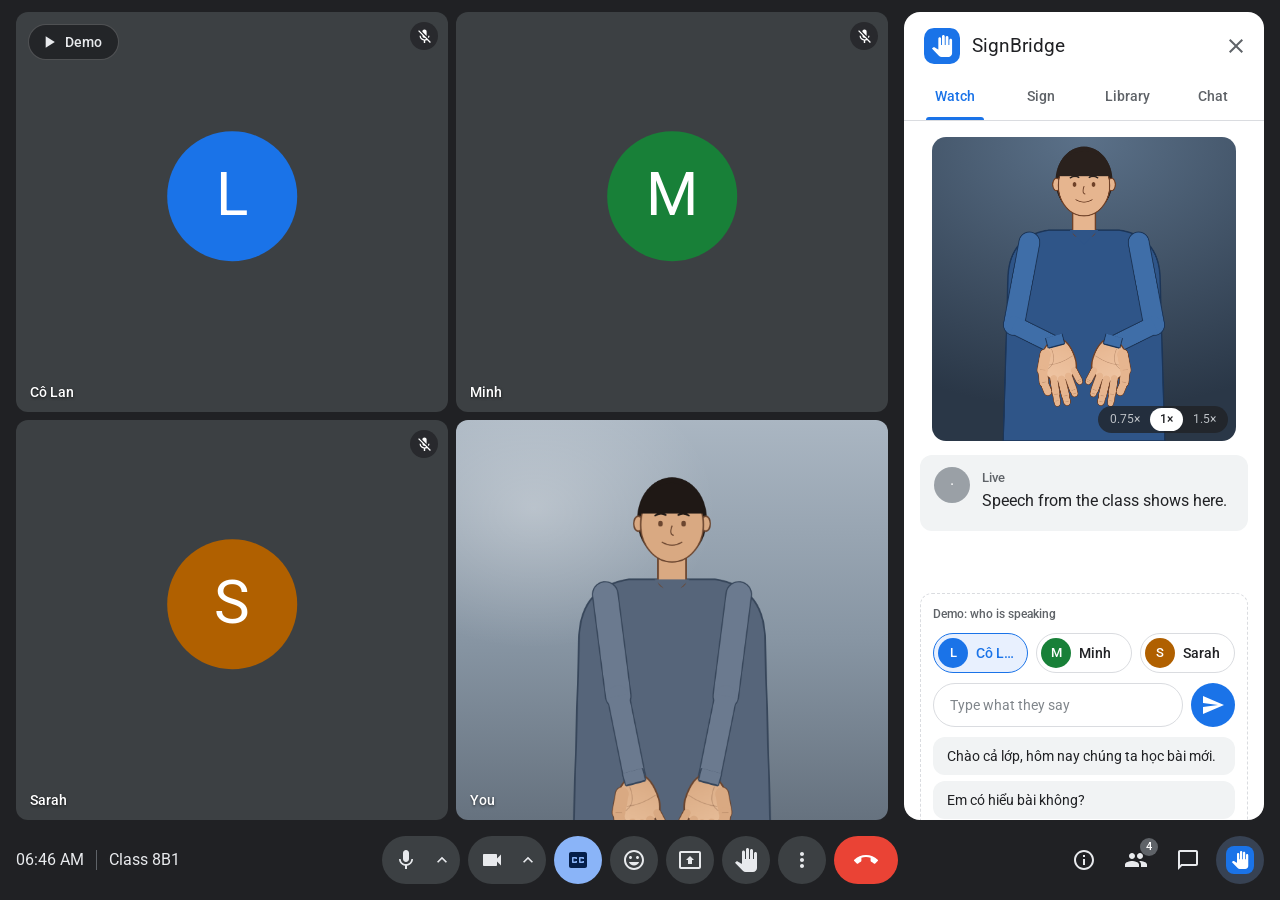
==== index.html @ 95a2407e "Create index.html" ====
<!doctype html><html><head><meta charset=utf8><meta name=viewport content="width=device-width,initial-scale=1,viewport-fit=cover"><style>:root{color-scheme:light;box-sizing:border-box;padding-top:env(safe-area-inset-top,0px);padding-bottom:env(safe-area-inset-bottom,0px)}html{scroll-padding-top:env(safe-area-inset-top,0px)}body{margin:0;padding:0;font:14px -apple-system,BlinkMacSystemFont,sans-serif;background:#fff;color:#000}img{max-width:100%}[hidden]:not([hidden=until-found i]){display:none!important}</style></head><body>
<title>SignBridge for Meet</title>
<meta name="claude:viewport-fit-sides" content="cover">
<link rel="preconnect" href="https://fonts.googleapis.com">
<link rel="preconnect" href="https://fonts.gstatic.com" crossorigin>
<link rel="stylesheet" href="https://fonts.googleapis.com/css2?family=Roboto:wght@400;500;700&display=swap">
<style>
/* Layout: Meet call screen. Stage of 4 tiles + a white add-on side panel (360px) + pill control bar. On phones the panel stacks under a strip of tiles. Single look, like Meet dark. */
:root{
  color-scheme:dark;
  --stage:#202124;--tile:#3c4043;--ctl:#3c4043;--ctlh:#4d5156;--ink:#e8eaed;--mut:#9aa0a6;
  --pan:#ffffff;--pink:#202124;--pmut:#5f6368;--psurf:#f1f3f4;--psurf2:#e8eaed;--pline:#dadce0;
  --blue:#1a73e8;--blueh:#1765cc;--bsoft:#e8f0fe;--red:#ea4335;--redh:#d93025;--lite:#8ab4f8;--liteInk:#041e49;
  --bar:80px;
}
*{box-sizing:border-box}
html,body{height:100%}
body{margin:0;background:var(--stage);color:var(--ink);overflow:hidden;-webkit-font-smoothing:antialiased;
  font:14px/1.43 "Google Sans Text","Google Sans",Roboto,system-ui,-apple-system,"Segoe UI",sans-serif}
button{font:inherit;color:inherit;background:none;border:0;padding:0;cursor:pointer;-webkit-tap-highlight-color:transparent}
:focus-visible{outline:2px solid var(--lite);outline-offset:2px}
.panel :focus-visible{outline-color:var(--blue)}
svg.i{width:24px;height:24px;fill:currentColor;flex:none;display:block}
u{text-decoration:none}

.app{position:relative;height:100%;display:grid;grid-template-rows:minmax(0,1fr) var(--bar);min-width:0;
  padding-top:12px;padding-left:max(16px,env(safe-area-inset-left,0px));padding-right:max(16px,env(safe-area-inset-right,0px))}
.main{display:grid;grid-template-columns:minmax(0,1fr) 360px;gap:16px;min-height:0;min-width:0}
.app.nopanel .main{grid-template-columns:minmax(0,1fr)}
.app.nopanel .panel{display:none}

/* top: demo button (floats over the stage on desktop) */
.top{position:absolute;z-index:6;left:calc(max(16px,env(safe-area-inset-left,0px)) + 12px);top:24px;display:flex;align-items:center;gap:10px}
.top .t{display:none}
.demo{display:flex;align-items:center;gap:6px;height:36px;padding:0 16px 0 10px;border-radius:18px;background:rgba(32,33,36,.84);color:var(--ink);font-weight:500;border:1px solid rgba(255,255,255,.2)}
.demo:hover{background:rgba(60,64,67,.95)}
.demo.on{background:var(--lite);color:var(--liteInk);border-color:transparent}
.demo svg.i{width:20px;height:20px}

/* stage + tiles */
.stage{position:relative;display:grid;grid-template-columns:repeat(2,minmax(0,1fr));grid-template-rows:repeat(2,minmax(0,1fr));gap:8px;min-height:0;min-width:0}
.tile{position:relative;background:var(--tile);border-radius:12px;overflow:hidden;min-height:0;min-width:0;container-type:inline-size}
.tile::after{content:"";position:absolute;inset:0;border-radius:inherit;pointer-events:none;box-shadow:inset 0 0 0 0 var(--lite);transition:box-shadow .2s}
.tile.speaking::after{box-shadow:inset 0 0 0 3px var(--lite)}
.av{position:absolute;left:50%;top:46%;transform:translate(-50%,-50%);--d:min(30cqw,132px);width:var(--d);aspect-ratio:1;border-radius:50%;background:var(--c);display:grid;place-items:center;color:#fff}
.av span{font-size:calc(var(--d) * .46);line-height:1}
.tile.speaking .av{animation:ring 1.5s ease-out infinite}
@keyframes ring{0%{box-shadow:0 0 0 0 rgba(255,255,255,.38)}100%{box-shadow:0 0 0 24px rgba(255,255,255,0)}}
.nm{position:absolute;left:14px;right:56px;bottom:10px;font-size:14px;font-weight:500;color:#fff;text-shadow:0 1px 3px rgba(0,0,0,.65);white-space:nowrap;overflow:hidden;text-overflow:ellipsis}
.mu,.spk{position:absolute;right:10px;top:10px;width:28px;height:28px;border-radius:50%;place-items:center}
.mu{display:grid;background:rgba(32,33,36,.72);color:#fff}
.mu svg.i{width:17px;height:17px}
.tile.you:not(.muted) .mu{display:none}
.spk{display:none;grid-auto-flow:column;place-content:center;align-items:center;gap:2px;background:var(--blue)}
.spk b{width:3px;height:7px;background:#fff;border-radius:2px;animation:eq .8s ease-in-out infinite}
.spk b:nth-child(2){animation-delay:.2s}.spk b:nth-child(3){animation-delay:.4s}
@keyframes eq{50%{height:14px}}
.tile.speaking .spk{display:grid}.tile.speaking .mu{display:none!important}
.room{background:radial-gradient(60% 50% at 18% 22%,rgba(255,255,255,.3),transparent 70%),linear-gradient(180deg,#aab6c2 0%,#8795a3 55%,#66727f 100%)}
.feed{position:absolute;inset:0;width:100%;height:100%;object-fit:cover;object-position:50% 8%;display:block}
.tile.you .av{display:none}
.tile.you.camoff{background:var(--tile)}
.tile.you.camoff .feed{display:none}
.tile.you.camoff .av{display:grid}
.chip-h{position:absolute;left:10px;top:10px;display:none;align-items:center;gap:6px;background:var(--lite);color:var(--liteInk);border-radius:16px;padding:4px 12px 4px 6px;font-size:12px;font-weight:500}
.chip-h svg.i{width:16px;height:16px}
.tile.signing .chip-h,.tile.raised .chip-h{display:flex}

/* live captions over the stage (also where the Deaf student's submitted message appears) */
.cc{position:absolute;left:50%;bottom:14px;transform:translateX(-50%);width:min(760px,calc(100% - 32px));display:flex;flex-direction:column;gap:6px;z-index:5;pointer-events:none}
.cr{display:flex;gap:12px;align-items:flex-start;background:rgba(32,33,36,.95);border-radius:12px;padding:10px 18px 12px 12px;box-shadow:0 2px 10px rgba(0,0,0,.45);animation:up .25s ease-out}
.cr.sgn{box-shadow:0 0 0 2px var(--lite),0 2px 10px rgba(0,0,0,.45)}
.cr u{width:32px;height:32px;border-radius:50%;background:var(--c);display:grid;place-items:center;color:#fff;font-size:14px;flex:none}
.cr .w{min-width:0}
.cr b{display:flex;align-items:center;gap:6px;color:#bdc1c6;font-size:13px;font-weight:500}
.cr b svg.i{width:15px;height:15px;color:var(--lite)}
.cr p{margin:2px 0 0;font-size:18px;line-height:1.4;color:#fff;overflow-wrap:anywhere}
@keyframes up{from{opacity:0;transform:translateY(8px)}}

/* side panel: Meet add-on card */
.panel{display:flex;flex-direction:column;background:var(--pan);color:var(--pink);border-radius:16px;overflow:hidden;min-height:0;min-width:0;color-scheme:light}
.ph{display:flex;align-items:center;gap:12px;padding:14px 8px 6px 20px}
.logo{width:36px;height:36px;border-radius:10px;background:var(--blue);color:#fff;display:grid;place-items:center;flex:none}
.logo svg.i{width:22px;height:22px}
.ph h2{margin:0;flex:1;font-size:19px;font-weight:400;letter-spacing:0}
.ib{width:40px;height:40px;border-radius:50%;display:grid;place-items:center;color:var(--pmut)}
.ib:hover{background:var(--psurf)}
.tabs{display:flex;border-bottom:1px solid var(--pline);padding:0 8px}
.tabs button{flex:1;position:relative;height:48px;color:var(--pmut);font-weight:500;font-size:14px}
.tabs button:hover{color:var(--pink)}
.tabs button[aria-selected=true]{color:var(--blue)}
.tabs button[aria-selected=true]::after{content:"";position:absolute;left:14px;right:14px;bottom:0;height:3px;border-radius:3px 3px 0 0;background:var(--blue)}
.tabs button.dot::before{content:"";position:absolute;top:13px;left:calc(50% + 22px);width:8px;height:8px;border-radius:50%;background:var(--red)}
.views{flex:1;min-height:0;overflow:auto;overscroll-behavior:contain}
.view{display:none;flex-direction:column;gap:14px;padding:16px}
.view.on{display:flex}

/* Watch */
.avw{position:relative;border-radius:14px;overflow:hidden;background:radial-gradient(120% 90% at 50% 0%,#5b7189,#2a3747);height:min(40vh,304px);aspect-ratio:1;max-width:100%;margin:0 auto;cursor:pointer;flex:none}
.avw.on{outline:3px solid var(--c);outline-offset:-3px}
.avw canvas{position:absolute;inset:0;width:100%;height:100%;display:block}
.pill{transition:opacity .2s;position:absolute;left:10px;top:10px;display:flex;align-items:center;gap:8px;background:rgba(32,33,36,.74);border-radius:20px;padding:4px 14px 4px 4px;color:#fff;font-weight:500;max-width:calc(100% - 96px)}
.pill u{width:28px;height:28px;border-radius:50%;background:var(--c,#5f6368);display:grid;place-items:center;font-size:13px;flex:none}
.pill span{overflow:hidden;text-overflow:ellipsis;white-space:nowrap}
.q{position:absolute;right:10px;top:10px;background:var(--lite);color:var(--liteInk);font-weight:500;font-size:12px;padding:4px 10px;border-radius:14px}
.q[hidden]{display:none}
.idle{position:absolute;left:0;right:0;bottom:52px;text-align:center;color:#c7d2e0;font-size:13px;pointer-events:none;transition:opacity .2s}
.spd{position:absolute;right:8px;bottom:8px;display:flex;background:rgba(32,33,36,.74);border-radius:16px;padding:2px}
.spd button{padding:3px 10px;border-radius:14px;font-size:12px;color:#bdc1c6}
.spd button[aria-pressed=true]{background:#fff;color:#202124;font-weight:500}
.sc{display:flex;gap:12px;align-items:flex-start;background:var(--psurf);border-radius:12px;padding:12px 14px;min-height:76px}
.sc u{width:36px;height:36px;border-radius:50%;background:var(--c,#9aa0a6);color:#fff;display:grid;place-items:center;font-size:16px;flex:none}
.sc div{min-width:0}
.sc b{font-size:13px;font-weight:500;color:var(--pmut)}
.sc p{margin:2px 0 0;font-size:16px;line-height:1.4;overflow-wrap:anywhere}
.chips{position:relative;display:flex;gap:8px;overflow-x:auto;scrollbar-width:none;min-height:34px;align-items:center;flex:none}
.chips::-webkit-scrollbar{display:none}
.chip{flex:none;height:32px;display:inline-flex;align-items:center;padding:0 14px;border-radius:16px;border:1px solid var(--pline);font-size:13px;font-weight:500;color:var(--pink);background:#fff;transition:background .15s,color .15s}
.chip.now{background:var(--blue);border-color:var(--blue);color:#fff}
.chip.fs{border-style:dashed;color:var(--pmut)}
.chip.load{border-style:dashed;color:var(--pmut);letter-spacing:.2em}
.demo-box{border:1px dashed var(--pline);border-radius:12px;padding:12px;display:flex;flex-direction:column;gap:10px}
.demo-box h3{margin:0;font-size:12px;font-weight:500;color:var(--pmut)}
.ppl{display:flex;gap:8px}
.ppl button{flex:1;min-width:0;display:flex;align-items:center;gap:8px;height:40px;padding:0 12px 0 4px;border-radius:20px;border:1px solid var(--pline);font-weight:500}
.ppl button u{width:30px;height:30px;border-radius:50%;background:var(--c);color:#fff;display:grid;place-items:center;font-size:13px;flex:none}
.ppl button span{overflow:hidden;text-overflow:ellipsis;white-space:nowrap}
.ppl button[aria-pressed=true]{background:var(--bsoft);border-color:var(--blue);color:var(--blue)}
.say{display:flex;gap:8px}
.say input{flex:1;min-width:0;height:44px;border-radius:22px;border:1px solid var(--pline);padding:0 16px;font:inherit;color:var(--pink);background:#fff}
.say input::placeholder{color:#80868b}
.fab{width:44px;height:44px;border-radius:50%;background:var(--blue);color:#fff;display:grid;place-items:center;flex:none}
.fab:hover{background:var(--blueh)}
.qp{display:flex;flex-direction:column;gap:6px}
.qp button{text-align:left;padding:9px 14px;border-radius:12px;background:var(--psurf);font-size:14px}
.qp button:hover{background:var(--psurf2)}

/* Sign (You) */
.camw{position:relative;aspect-ratio:4/3;border-radius:14px;overflow:hidden;flex:none}
.camw.off{background:#3c4043}
.camw.off .feed{display:none}
.camw.off::after{content:"Camera is off";position:absolute;inset:0;display:grid;place-items:center;color:#bdc1c6}
.rec{position:absolute;left:10px;top:10px;display:flex;align-items:center;gap:6px;background:rgba(32,33,36,.74);color:#fff;border-radius:14px;padding:3px 11px 3px 9px;font-size:12px;font-weight:500}
.rec i{width:8px;height:8px;border-radius:50%;background:var(--red);animation:blink 1.2s infinite}
@keyframes blink{50%{opacity:.25}}
.st{position:absolute;left:10px;bottom:10px;background:rgba(32,33,36,.74);color:#fff;border-radius:14px;padding:4px 12px;font-size:13px}
.opts{display:flex;align-items:center;justify-content:space-between;gap:8px}
.lang{display:flex;background:var(--psurf);border-radius:16px;padding:2px}
.lang button{padding:3px 14px;border-radius:14px;font-size:12px;font-weight:500;color:var(--pmut)}
.lang button[aria-pressed=true]{background:var(--blue);color:#fff}
.seq{display:flex;flex-wrap:wrap;gap:8px;min-height:32px}
.seq[hidden],.sent[hidden],.start[hidden],.btn[hidden]{display:none}
.seq .chip{animation:pop .25s ease-out}
@keyframes pop{from{transform:scale(.8);opacity:0}}
.sent{background:var(--bsoft);border-radius:14px;padding:14px 16px 16px;display:flex;flex-direction:column;gap:12px;animation:up .3s ease-out}
.sent .lbl{color:var(--blue);font-weight:500;font-size:13px;display:flex;gap:6px;align-items:center}
.sent .lbl svg.i{width:18px;height:18px}
.sent p{margin:0;font-size:20px;line-height:1.4;color:#1f1f1f;overflow-wrap:anywhere}
.row{display:flex;gap:8px}
.btn{height:44px;border-radius:22px;padding:0 20px;font-weight:500;display:inline-flex;align-items:center;justify-content:center;gap:8px;font-size:14px}
.btn svg.i{width:20px;height:20px}
.btn.f{background:var(--blue);color:#fff}
.row .btn.f{flex:1}
.start .btn,#cancel{width:100%}
.btn.f:hover{background:var(--blueh)}
.btn.o{border:1px solid var(--pline);color:var(--blue);background:#fff}
.btn.o:hover{background:var(--bsoft)}
.btn:disabled{opacity:.45;cursor:default}
.start{display:flex;flex-direction:column;gap:12px}
.samples{display:flex;gap:8px;overflow-x:auto;scrollbar-width:none;padding-bottom:2px}
.samples::-webkit-scrollbar{display:none}
.samples button{flex:none;height:34px;padding:0 14px;border-radius:17px;background:var(--psurf);font-size:13px;white-space:nowrap}
.samples button:hover{background:var(--psurf2)}

/* Library + chat */
.find{display:flex;align-items:center;gap:8px;height:44px;border-radius:22px;background:var(--psurf);padding:0 14px;color:var(--pmut)}
.find input{flex:1;border:0;background:none;font:inherit;outline:none;min-width:0;color:var(--pink)}
.lib{display:grid;grid-template-columns:repeat(auto-fill,minmax(96px,1fr));gap:8px}
.lib button{height:44px;border-radius:12px;background:var(--psurf);font-size:13px;font-weight:500;padding:0 8px;overflow:hidden;text-overflow:ellipsis;white-space:nowrap}
.lib button:hover{background:var(--psurf2)}
.log{display:flex;flex-direction:column;gap:16px}
.ln{display:flex;gap:12px}
.ln u{width:32px;height:32px;border-radius:50%;background:var(--c);color:#fff;display:grid;place-items:center;font-size:14px;flex:none}
.ln .h{display:flex;align-items:center;gap:6px}
.ln b{font-weight:500}
.ln .sg{color:var(--blue);display:flex}.ln .sg svg.i{width:16px;height:16px}
.ln time{color:var(--pmut);font-size:12px}
.ln p{margin:2px 0 0;overflow-wrap:anywhere}
.empty{color:var(--pmut);text-align:center;padding:32px 0}

/* control bar */
.ctl{display:grid;grid-template-columns:minmax(0,1fr) auto minmax(0,1fr);align-items:center;gap:12px;min-width:0}
.ci{display:flex;gap:12px;color:var(--ink);font-size:16px;white-space:nowrap;overflow:hidden;align-items:center}
.ci i{width:1px;height:20px;background:#5f6368}
.cm{display:flex;gap:8px;align-items:center;justify-content:center}
.cb{position:relative;width:48px;height:48px;border-radius:50%;background:var(--ctl);display:grid;place-items:center;color:var(--ink);flex:none;transition:background .15s}
.cb:hover{background:var(--ctlh)}
.cb.on{background:var(--lite);color:var(--liteInk)}
.cb.off{background:var(--red);color:#fff}
.pg{display:flex;border-radius:24px;background:var(--ctl);overflow:hidden;flex:none}
.pg.off{background:var(--red)}
.pg .cb{background:none;border-radius:0}
.pg .cb:hover{background:rgba(255,255,255,.12)}
.pg .cb.c{width:30px;padding-right:6px}
.pg .cb.c svg.i{width:20px;height:20px}
.end{width:64px;border-radius:24px;background:var(--red);color:#fff}
.end:hover{background:var(--redh)}
.cr2{display:flex;justify-content:flex-end;gap:4px}
.cr2 .cb{background:none}
.cr2 .cb:hover{background:var(--ctlh)}
.cr2 .cb.on{background:rgba(138,180,248,.22);color:var(--lite)}
.bd{position:absolute;right:2px;top:2px;min-width:18px;height:18px;border-radius:9px;background:#5f6368;color:#fff;font-size:11px;font-weight:500;display:grid;place-items:center;padding:0 4px}
.lg28{width:28px;height:28px;border-radius:8px;background:var(--blue);display:grid;place-items:center;color:#fff}
.lg28 svg.i{width:18px;height:18px}
.sbm{display:none}
.toast{position:fixed;left:50%;top:calc(env(safe-area-inset-top,0px) + 20px);transform:translateX(-50%);background:#e8eaed;color:#202124;padding:10px 20px;border-radius:8px;font-weight:500;z-index:30;opacity:0;transition:opacity .2s;pointer-events:none;white-space:nowrap}
.toast.on{opacity:1}

@media (max-width:1180px){.ci{display:none}.ctl{grid-template-columns:1fr auto 1fr}.rx,.pr{display:none}}
@media (max-width:900px){
  :root{--bar:76px}
  .toast{top:auto;bottom:calc(var(--bar) + 12px + env(safe-area-inset-bottom,0px))}
  .app{grid-template-rows:auto minmax(0,1fr) var(--bar);padding-top:6px}
  .top{position:static;height:44px;justify-content:space-between;width:100%}
  .top .t{display:flex;flex-direction:column;line-height:1.2}
  .top .t b{font-size:16px;font-weight:500}.top .t span{font-size:12px;color:var(--mut)}
  .main{display:flex;flex-direction:column;gap:8px}
  .stage{flex:1 1 0}
  .av{--d:min(46cqw,120px)}
  .app:not(.nopanel) .stage{flex:0 0 24%;grid-template-columns:repeat(4,minmax(0,1fr));grid-template-rows:minmax(0,1fr)}
  .app:not(.nopanel) .av{--d:min(62cqw,84px)}
  .app:not(.nopanel) .nm{left:6px;right:6px;bottom:6px;font-size:12px}
  .app:not(.nopanel) .mu,.app:not(.nopanel) .spk{width:20px;height:20px;top:6px;right:6px}
  .app:not(.nopanel) .mu svg.i{width:12px;height:12px}
  .app:not(.nopanel) .chip-h{left:6px;top:6px;padding:2px 6px}
  .app:not(.nopanel) .chip-h span{display:none}
  .panel{flex:1 1 0}
  .avw{height:min(32vh,280px)}
  .cc{position:fixed;left:max(16px,env(safe-area-inset-left,0px));right:max(16px,env(safe-area-inset-right,0px));top:calc(env(safe-area-inset-top,0px) + 54px);bottom:auto;transform:none;width:auto}
  .cr2,.ci,.mo,.rx,.pr{display:none}
  .ctl{grid-template-columns:1fr}
  .cm{gap:8px}
  .pg{display:contents}
  .pg .c{display:none}
  .pg .cb{background:var(--ctl);border-radius:50%}
  .pg.off .cb.m{background:var(--red)}
  .cb{width:46px;height:46px}.end{width:58px;border-radius:24px}
  .sbm{display:grid}
}
@media (max-width:520px){
  .view{padding:12px;gap:12px}
  .ph{padding:10px 4px 4px 16px}
  .tabs button{font-size:13px}
  .cm{gap:6px}.cb{width:44px;height:44px}.end{width:54px}
}
@media (prefers-reduced-motion:reduce){*{animation:none!important;transition:none!important}}
</style>
<div class="app" id="app">
  <header class="top">
    <div class="t"><b>Class 8B1</b><span id="clk2"></span></div>
    <button class="demo" id="demo" aria-label="Play demo"><span id="demoI" data-i="play"></span><span id="demoT">Demo</span></button>
  </header>

  <main class="main">
    <section class="stage" id="stage" aria-label="Participants">
      <div class="cc" id="cc" aria-live="polite"></div>
    </section>

    <aside class="panel" id="panel" aria-label="SignBridge">
      <div class="ph">
        <div class="logo"><span data-i="hand"></span></div>
        <h2>SignBridge</h2>
        <button class="ib" id="xp" aria-label="Close"><span data-i="close"></span></button>
      </div>
      <div class="tabs" role="tablist" id="tabs">
        <button role="tab" aria-selected="true" data-t="watch">Watch</button>
        <button role="tab" aria-selected="false" data-t="sign">Sign</button>
        <button role="tab" aria-selected="false" data-t="lib">Library</button>
        <button role="tab" aria-selected="false" data-t="log">Chat</button>
      </div>
      <div class="views" id="views">

        <section class="view on" id="v-watch">
          <div class="avw" id="avw">
            <canvas id="cv" aria-label="Signing avatar"></canvas>
            <div class="pill" id="pill"><u>·</u><span>Waiting</span></div>
            <div class="q" id="q" hidden></div>
            <div class="spd" id="spd" role="group" aria-label="Signing speed">
              <button data-s="0.75" aria-pressed="false">0.75×</button>
              <button data-s="1" aria-pressed="true">1×</button>
              <button data-s="1.5" aria-pressed="false">1.5×</button>
            </div>
          </div>
          <div class="sc" id="sc"><u id="scu">·</u><div><b id="scn">Live</b><p id="sct">Speech from the class shows here.</p></div></div>
          <div class="chips" id="chips" aria-label="Signs"></div>
          <div class="demo-box">
            <h3>Demo: who is speaking</h3>
            <div class="ppl" id="ppl"></div>
            <form class="say" id="say">
              <input id="txt" type="text" autocomplete="off" placeholder="Type what they say" aria-label="What the selected person says">
              <button class="fab" aria-label="Send"><span data-i="send"></span></button>
            </form>
            <div class="qp" id="qp"></div>
          </div>
        </section>

        <section class="view" id="v-sign">
          <div class="camw room" id="camw">
            <canvas class="feed" id="cv2" aria-label="Your camera with hand tracking"></canvas>
            <div class="rec"><i></i>Camera</div>
            <div class="st" id="st">Show your hands</div>
          </div>
          <div class="opts">
            <div class="lang" id="lang"><button data-l="vi" aria-pressed="true">VI</button><button data-l="en" aria-pressed="false">EN</button></div>
            <button class="ib" id="vbtn" aria-label="Speak aloud"><span data-i="volume"></span></button>
          </div>
          <div class="seq" id="seq" hidden></div>
          <button class="btn o" id="cancel" hidden>Cancel</button>
          <div class="sent" id="sent" hidden>
            <div class="lbl"><span data-i="hand"></span>Your message</div>
            <p id="sentT"></p>
            <div class="row">
              <button class="btn o" id="redo"><span data-i="undo"></span>Redo</button>
              <button class="btn f" id="submit"><span data-i="send"></span>Submit</button>
            </div>
          </div>
          <div class="start" id="start">
            <button class="btn f" id="go"><span data-i="hand"></span>Start signing</button>
            <div class="samples" id="samples" aria-label="Sample phrases"></div>
          </div>
        </section>

        <section class="view" id="v-lib">
          <label class="find"><span data-i="search"></span><input id="fq" type="search" placeholder="Search signs" aria-label="Search signs"></label>
          <div class="lib" id="lib"></div>
        </section>

        <section class="view" id="v-log"><div class="log" id="log"><div class="empty">No messages yet</div></div></section>
      </div>
    </aside>
  </main>

  <footer class="ctl">
    <div class="ci"><span id="clk"></span><i></i><span>Class 8B1</span></div>
    <div class="cm">
      <div class="pg" id="pgmic"><button class="cb m" id="bmic" aria-label="Microphone (SignBridge voice)"><span data-i="mic"></span></button><button class="cb c" aria-label="Audio settings"><span data-i="caret"></span></button></div>
      <div class="pg" id="pgcam"><button class="cb m" id="bcam" aria-label="Camera"><span data-i="cam"></span></button><button class="cb c" aria-label="Video settings"><span data-i="caret"></span></button></div>
      <button class="cb on" id="bcc" aria-label="Captions"><span data-i="cc"></span></button>
      <button class="cb rx" id="brx" aria-label="Reactions"><span data-i="mood"></span></button>
      <button class="cb pr" id="bpr" aria-label="Present now"><span data-i="present"></span></button>
      <button class="cb" id="bhand" aria-label="Raise hand"><span data-i="hand"></span></button>
      <button class="cb mo" id="bmo" aria-label="More options"><span data-i="more"></span></button>
      <button class="cb sbm jsb" aria-label="SignBridge"><span class="lg28" data-i="hand"></span></button>
      <button class="cb end" id="bend" aria-label="Leave call"><span data-i="end"></span></button>
    </div>
    <div class="cr2">
      <button class="cb" id="binfo" aria-label="Meeting details"><span data-i="info"></span></button>
      <button class="cb" id="bppl" aria-label="People"><span data-i="people"></span><span class="bd">4</span></button>
      <button class="cb" id="bchat" aria-label="Chat"><span data-i="chat"></span></button>
      <button class="cb jsb on" id="bsb" aria-label="SignBridge add-on"><span class="lg28" data-i="hand"></span></button>
    </div>
  </footer>
</div>
<script>
/* ===== 1. AVATAR ENGINE: two-arm IK + five-finger hands on canvas. Renders to several canvases. ===== */
const CONFIG={size:[640,640],handScale:.9,depthScale:.0008,body:{shoulderL:[205,222],shoulderR:[435,222],upperArm:180,foreArm:160}};
const LOOK_AV={skin:'#e6b58f',skinLight:'#f0c7a6',skinLine:'#6f4128',shirt:'#3f6ea8',shirtDark:'#2f5588',shirtLine:'#1c3557',hair:'#2a211d'};
const LOOK_CAM={skin:'#d9a982',skinLight:'#e8bf9b',skinLine:'#6b4630',shirt:'#6b7a8f',shirtDark:'#56657a',shirtLine:'#37465a',hair:'#1f1815'};
const PALM=[[-19,8],[-30,-2],[-41,-16],[-44,-37],[-38,-56],[-27,-70],[-9,-77],[9,-74],[25,-65],[32,-46],[31,-22],[26,-4],[19,8]];
const CREASES=[[[-34,-44],[-8,-38],[-12,-4]],[[28,-30],[0,-40],[-26,-36]]];
const FINGERS=[
 {thumb:true,base:[-28,-12],angle:-30,len:[34,27,22],width:[23,19,16],maxBend:[25,55,55],spread:-20},
 {base:[-24,-67],angle:-5,len:[38,24,19],width:[15,13,11],maxBend:[80,95,65],spread:-12},
 {base:[-8,-73],angle:-1,len:[42,27,20],width:[16,14,12],maxBend:[80,95,65],spread:-3},
 {base:[8,-70],angle:4,len:[38,25,19],width:[15,13,11],maxBend:[80,95,65],spread:7},
 {base:[23,-61],angle:10,len:[30,19,16],width:[13,11,9],maxBend:[80,95,65],spread:16}];
/* H(x,y,depth,rotation,curl[thumb..pinky],spread,elbowOut). Placeholder shapes: swap for validated VSL data later. */
const H=(x,y,z=0,rot=0,curl=[0,0,0,0,0],spread=.3,elbow=.35)=>({x,y,z,rot,curl,spread,elbow});
const OPEN=[0,0,0,0,0],FIST=[1,1,1,1,1],RELAX=[.3,.3,.35,.4,.45];
const RL=H(262,440,90,165,RELAX,.15,.15),RR=H(378,440,90,-165,RELAX,.15,.15);
const REST={L:RL,R:RR};
const CAM_REST={L:H(262,575,90,165,RELAX,.15,.15),R:H(378,575,90,-165,RELAX,.15,.15)};
const [W,HT]=CONFIG.size,R=Math.PI/180;
let ctx=null,CL=LOOK_AV;

function smooth(pts){ctx.moveTo(pts[0][0],pts[0][1]);for(let i=0;i<pts.length-1;i++){const p0=pts[i-1]||pts[i],p1=pts[i],p2=pts[i+1],p3=pts[i+2]||p2;ctx.bezierCurveTo(p1[0]+(p2[0]-p0[0])/6,p1[1]+(p2[1]-p0[1])/6,p2[0]-(p3[0]-p1[0])/6,p2[1]-(p3[1]-p1[1])/6,p2[0],p2[1]);}}
function digitPoints(h){return FINGERS.map((f,i)=>{const pts=[[f.base[0],f.base[1]]];let x=f.base[0],y=f.base[1],cum=0;
  for(let j=0;j<3;j++){cum+=h.curl[i]*f.maxBend[j];const ang=(f.angle+h.spread*f.spread+(f.thumb?cum:0))*R;let L=f.len[j];if(!f.thumb)L*=Math.cos(cum*R);x+=Math.sin(ang)*L;y-=Math.cos(ang)*L;pts.push([x,y]);}
  return pts;});}
function strokeDigit(pts,f,extra,color){ctx.strokeStyle=color;ctx.lineCap=ctx.lineJoin='round';for(let j=0;j<3;j++){ctx.lineWidth=f.width[j]+extra;ctx.beginPath();ctx.moveTo(pts[j][0],pts[j][1]);ctx.lineTo(pts[j+1][0],pts[j+1][1]);ctx.stroke();}}
function handBox(h,side,scale,D){
  const a=h.rot*R,ca=Math.cos(a),sa=Math.sin(a);let x0=1e9,y0=1e9,x1=-1e9,y1=-1e9;
  for(const p of PALM.concat(...D)){const x=side*scale*p[0],y=scale*p[1],X=h.x+x*ca-y*sa,Y=h.y+x*sa+y*ca;x0=Math.min(x0,X);y0=Math.min(y0,Y);x1=Math.max(x1,X);y1=Math.max(y1,Y);}
  return{x0:x0-14,y0:y0-14,x1:x1+14,y1:y1+14,c:side>0?'98%':'97%'};}
function drawBox(b){
  if(b.y0>600)return;
  ctx.save();ctx.strokeStyle='#81c995';ctx.lineWidth=3;ctx.lineCap='round';const L=20;
  [[b.x0,b.y0,1,1],[b.x1,b.y0,-1,1],[b.x0,b.y1,1,-1],[b.x1,b.y1,-1,-1]].forEach(([x,y,sx,sy])=>{ctx.beginPath();ctx.moveTo(x,y+sy*L);ctx.lineTo(x,y);ctx.lineTo(x+sx*L,y);ctx.stroke();});
  ctx.font='600 22px Roboto,system-ui,sans-serif';const t='Hand '+b.c,w=ctx.measureText(t).width+18;
  ctx.fillStyle='#1e8e3e';ctx.beginPath();ctx.roundRect(b.x0,b.y0-34,w,30,8);ctx.fill();ctx.fillStyle='#fff';ctx.fillText(t,b.x0+9,b.y0-12);ctx.restore();}
function drawHand(h,side,scale,boxes){
  const D=digitPoints(h);if(boxes)boxes.push(handBox(h,side,scale,D));
  ctx.save();ctx.translate(h.x,h.y);ctx.rotate(h.rot*R);ctx.scale(side*scale,scale);
  const under=[],over=[];D.forEach((p,i)=>(h.curl[i]<.5?under:over).push(i));
  under.forEach(i=>strokeDigit(D[i],FINGERS[i],3,CL.skinLine));
  const g=ctx.createLinearGradient(-40,-77,30,8);g.addColorStop(0,CL.skinLight);g.addColorStop(1,CL.skin);
  ctx.fillStyle=g;ctx.strokeStyle=CL.skinLine;ctx.lineWidth=3;ctx.beginPath();smooth(PALM);ctx.fill();ctx.stroke();
  ctx.save();ctx.globalAlpha=.28;ctx.lineWidth=1.6;ctx.lineCap='round';
  CREASES.forEach(c=>{ctx.beginPath();ctx.moveTo(c[0][0],c[0][1]);ctx.quadraticCurveTo(c[1][0],c[1][1],c[2][0],c[2][1]);ctx.stroke();});ctx.restore();
  under.forEach(i=>strokeDigit(D[i],FINGERS[i],0,CL.skin));
  over.forEach(i=>{strokeDigit(D[i],FINGERS[i],3,CL.skinLine);strokeDigit(D[i],FINGERS[i],0,CL.skin);});
  ctx.save();ctx.globalAlpha=.3;ctx.strokeStyle=CL.skinLine;ctx.lineWidth=1.3;ctx.lineCap='round';
  D.forEach((pts,i)=>{if(h.curl[i]>.5)return;for(const j of [1,2]){const dx=pts[j+1][0]-pts[j-1][0],dy=pts[j+1][1]-pts[j-1][1],m=Math.hypot(dx,dy)||1,nx=-dy/m,ny=dx/m,hw=FINGERS[i].width[j]*.28;
    ctx.beginPath();ctx.moveTo(pts[j][0]-nx*hw,pts[j][1]-ny*hw);ctx.lineTo(pts[j][0]+nx*hw,pts[j][1]+ny*hw);ctx.stroke();}});
  ctx.restore();
  if(boxes){ /* hand-tracking landmarks, drawn in the hand's own space */
    const k=1/scale;ctx.save();ctx.lineCap='round';ctx.lineJoin='round';ctx.strokeStyle='rgba(138,180,248,.95)';ctx.lineWidth=2.6*k;
    D.forEach(pts=>{ctx.beginPath();ctx.moveTo(0,6);ctx.lineTo(pts[0][0],pts[0][1]);pts.forEach((p,j)=>{if(j)ctx.lineTo(p[0],p[1]);});ctx.stroke();});
    ctx.fillStyle='#fff';ctx.strokeStyle='#1a73e8';ctx.lineWidth=2*k;
    [[0,6]].concat(...D).forEach(p=>{ctx.beginPath();ctx.arc(p[0],p[1],4*k,0,7);ctx.fill();ctx.stroke();});
    ctx.restore();}
  ctx.restore();}
function solveArm(S,T,a,b,side,out){
  const v=[T[0]-S[0],T[1]-S[1],T[2]-S[2]],d0=Math.hypot(...v)||1,d=Math.min(a+b-.5,Math.max(Math.abs(a-b)+.5,d0)),u=v.map(k=>k/d0);
  const wr=[S[0]+u[0]*d,S[1]+u[1]*d,S[2]+u[2]*d],ca=(a*a+d*d-b*b)/(2*a*d),sa=Math.sqrt(Math.max(0,1-ca*ca));
  const pole=[side*out,1,-.15],dot=pole[0]*u[0]+pole[1]*u[1]+pole[2]*u[2];
  let n=pole.map((k,i)=>k-u[i]*dot);const nl=Math.hypot(...n);n=nl>1e-3?n.map(k=>k/nl):[side,0,0];
  return{elbow:[0,1,2].map(i=>S[i]+u[i]*a*ca+n[i]*a*sa),wrist:wr};}
function sleeve(S,E,Wr){for(const pass of [0,1]){const ex=pass?0:4,col=pass?CL.shirt:CL.shirtLine;ctx.strokeStyle=col;ctx.fillStyle=col;
  ctx.lineCap='round';ctx.lineWidth=42+ex;ctx.beginPath();ctx.moveTo(S[0],S[1]);ctx.lineTo(E[0],E[1]);ctx.stroke();
  ctx.beginPath();ctx.arc(E[0],E[1],(36+ex)/2,0,7);ctx.fill();
  ctx.lineCap='butt';ctx.lineWidth=36+ex;ctx.beginPath();ctx.moveTo(E[0],E[1]);ctx.lineTo(Wr[0],Wr[1]);ctx.stroke();
  ctx.beginPath();ctx.arc(Wr[0],Wr[1],(30+ex)/2,0,7);ctx.fill();}}
function cuff(Wr,rot){const a=rot*R,dx=-Math.sin(a),dy=Math.cos(a);
  for(const pass of [0,1]){ctx.strokeStyle=pass?CL.shirt:CL.shirtLine;ctx.lineCap='butt';ctx.lineWidth=34+(pass?0:4);ctx.beginPath();ctx.moveTo(Wr[0]+dx*22,Wr[1]+dy*22);ctx.lineTo(Wr[0],Wr[1]);ctx.stroke();}
  ctx.strokeStyle=CL.shirtLine;ctx.lineWidth=3;ctx.beginPath();ctx.moveTo(Wr[0]-dy*17,Wr[1]+dx*17);ctx.lineTo(Wr[0]+dy*17,Wr[1]-dx*17);ctx.stroke();}
function drawBody(){
  ctx.fillStyle=CL.shirtDark;ctx.strokeStyle=CL.shirtLine;ctx.lineWidth=3;ctx.lineJoin='round';
  ctx.beginPath();ctx.moveTo(150,HT);ctx.lineTo(160,292);ctx.quadraticCurveTo(165,208,246,196);ctx.lineTo(394,196);ctx.quadraticCurveTo(475,208,480,292);ctx.lineTo(490,HT);ctx.closePath();ctx.fill();ctx.stroke();
  ctx.fillStyle=CL.skin;ctx.strokeStyle=CL.skinLine;ctx.lineWidth=3;ctx.beginPath();ctx.roundRect(296,140,48,70,14);ctx.fill();ctx.stroke();
  ctx.fillStyle=CL.shirtDark;ctx.beginPath();ctx.moveTo(290,196);ctx.lineTo(320,226);ctx.lineTo(350,196);ctx.closePath();ctx.fill();
  ctx.fillStyle=CL.hair;ctx.beginPath();ctx.ellipse(320,92,60,72,0,0,7);ctx.fill();
  ctx.fillStyle=CL.skin;ctx.strokeStyle=CL.skinLine;ctx.lineWidth=2.5;
  [[262,100],[378,100]].forEach(e=>{ctx.beginPath();ctx.ellipse(e[0],e[1],8,13,0,0,7);ctx.fill();ctx.stroke();});
  ctx.beginPath();ctx.ellipse(320,102,54,64,0,0,7);ctx.fill();ctx.stroke();
  ctx.fillStyle=CL.hair;ctx.beginPath();ctx.ellipse(320,86,58,56,0,Math.PI*1.02,Math.PI*1.98);ctx.fill();
  ctx.fillStyle=CL.skinLine;[[300,100],[340,100]].forEach(e=>{ctx.beginPath();ctx.ellipse(e[0],e[1],4,5,0,0,7);ctx.fill();});
  ctx.strokeStyle=CL.hair;ctx.lineWidth=3;ctx.lineCap='round';
  ctx.beginPath();ctx.moveTo(291,86);ctx.quadraticCurveTo(300,80,309,85);ctx.moveTo(331,85);ctx.quadraticCurveTo(340,80,349,86);ctx.stroke();
  ctx.strokeStyle=CL.skinLine;ctx.lineWidth=2;ctx.beginPath();ctx.moveTo(320,104);ctx.quadraticCurveTo(315,118,322,120);ctx.stroke();
  ctx.beginPath();ctx.moveTo(303,132);ctx.quadraticCurveTo(320,142,337,132);ctx.stroke();}

const CTXS=new WeakMap();
function paintRig(c,pose,look,lm,z){z=z||1;
  if(!c||!c.offsetParent)return;
  let x=CTXS.get(c);if(!x){x=c.getContext('2d');CTXS.set(c,x);}
  ctx=x;CL=look;
  if(c.width!==W){c.width=W;c.height=HT;}
  ctx.setTransform(1,0,0,1,0,0);ctx.clearRect(0,0,W,HT);ctx.setTransform(z,0,0,z,(W-W*z)/2,z<1?72:0);drawBody();
  const B=CONFIG.body,boxes=lm?[]:null;
  [['L',-1,B.shoulderL],['R',1,B.shoulderR]].forEach(([k,side,sh])=>{
    const h=pose[k],arm=solveArm([sh[0],sh[1],0],[h.x,h.y,h.z],B.upperArm,B.foreArm,side,h.elbow),s=CONFIG.handScale*(1+h.z*CONFIG.depthScale);
    sleeve(sh,arm.elbow,arm.wrist);drawHand({...h,x:arm.wrist[0],y:arm.wrist[1]},side,s,boxes);cuff(arm.wrist,h.rot);});
  if(boxes)boxes.forEach(drawBox);}

const lerp=(a,b,t)=>a+(b-a)*t;
const mixHand=(A,B,t)=>({x:lerp(A.x,B.x,t),y:lerp(A.y,B.y,t),z:lerp(A.z,B.z,t),rot:lerp(A.rot,B.rot,t),spread:lerp(A.spread,B.spread,t),elbow:lerp(A.elbow,B.elbow,t),curl:A.curl.map((v,i)=>lerp(v,B.curl[i],t))});
const clone=o=>JSON.parse(JSON.stringify(o));
const ease=t=>t<.5?4*t*t*t:1-Math.pow(-2*t+2,3)/2;
class Rig{
  constructor(p){this.cur=clone(p);this.from=clone(p);this.to=clone(p);this.t0=0;this.dur=1;this.lm=false;}
  go(p,ms){this.from=clone(this.cur);this.to=p;this.t0=performance.now();this.dur=Math.max(1,ms);}
  tick(now){const e=ease(Math.max(0,Math.min(1,(now-this.t0)/this.dur)));this.cur={L:mixHand(this.from.L,this.to.L,e),R:mixHand(this.from.R,this.to.R,e)};}}
const avRig=new Rig(REST),camRig=new Rig(CAM_REST);
function frame(now){
  avRig.tick(now);camRig.tick(now);
  paintRig(document.getElementById('cv'),avRig.cur,LOOK_AV,false);
  paintRig(document.getElementById('cv2'),camRig.cur,LOOK_CAM,camRig.lm,.86);
  paintRig(document.getElementById('cv3'),camRig.cur,LOOK_CAM,false,.86);
  requestAnimationFrame(frame);}
</script>
<script>
/* ===== 2. SIGN LIBRARY (placeholder keyframes: each sign = list of poses) ===== */
const P=(l,r)=>({L:l||RL,R:r||RR}),O=OPEN,F=FIST;
const I_=[1,0,1,1,1],V_=[1,0,0,1,1],Y_=[0,1,1,1,0],C_=[.45,.5,.5,.5,.5],TH=[0,1,1,1,1],CLAW=[.5,.6,.6,.6,.6];
const SIGNS={
 HELLO:[P(0,H(545,215,20,0,O,.8,.7)),P(0,H(575,195,20,22,O,.8,.7)),P(0,H(545,215,20,-8,O,.8,.7)),P(0,H(575,195,20,22,O,.8,.7))],
 GOODBYE:[P(0,H(520,270,60,-10,O,.7,.5)),P(0,H(520,270,60,25,O,.7,.5)),P(0,H(520,270,60,-10,O,.7,.5)),P(0,H(520,270,60,25,O,.7,.5))],
 WELCOME:[P(H(250,360,120,60,O,.2,.3),H(390,360,120,-60,O,.2,.3)),P(H(300,360,160,70,O,0,.2),H(340,360,160,-70,O,0,.2))],
 THANK_YOU:[P(0,H(385,160,100,-20,O,0,.3)),P(0,H(420,300,150,-55,O,0,.2))],
 PLEASE:[P(0,H(350,330,140,-85,O,0,.2)),P(0,H(320,355,140,-85,O,0,.2)),P(0,H(285,330,140,-85,O,0,.2)),P(0,H(320,305,140,-85,O,0,.2))],
 SORRY:[P(0,H(350,330,140,-85,F,0,.2)),P(0,H(320,355,140,-85,F,0,.2)),P(0,H(285,330,140,-85,F,0,.2)),P(0,H(320,305,140,-85,F,0,.2))],
 YES:[P(0,H(425,330,130,0,F,0,.2)),P(0,H(425,330,130,35,F,0,.2)),P(0,H(425,330,130,0,F,0,.2)),P(0,H(425,330,130,35,F,0,.2))],
 NO:[P(0,H(430,310,130,0,[.5,0,0,1,1],.2,.2)),P(0,H(430,310,130,0,[.5,.8,.8,1,1],0,.2)),P(0,H(430,310,130,0,[.5,0,0,1,1],.2,.2))],
 YOU:[P(0,H(455,335,140,32,I_,0,.25)),P(0,H(470,330,170,32,I_,0,.25))],
 ME:[P(0,H(395,335,140,-75,I_,0,.25)),P(0,H(375,345,120,-75,I_,0,.25))],
 WE:[P(0,H(395,335,140,-75,I_,0,.25)),P(0,H(450,335,140,-75,I_,0,.25))],
 QUESTION:[P(H(225,385,140,-25,O,.5,.2),H(415,385,140,25,O,.5,.2)),P(H(225,370,140,-15,O,.8,.2),H(415,370,140,15,O,.8,.2)),P(H(225,385,140,-25,O,.5,.2),H(415,385,140,25,O,.5,.2))],
 WHAT:[P(H(225,360,140,-20,O,.9,.3),H(415,360,140,20,O,.9,.3)),P(H(200,360,140,-35,O,.9,.4),H(440,360,140,35,O,.9,.4))],
 WHY:[P(0,H(405,150,70,-20,[.2,0,0,0,0],.3,.3)),P(0,H(455,185,90,10,Y_,.5,.3))],
 HOW:[P(H(285,380,150,-20,F,0,.2),H(355,380,150,20,F,0,.2)),P(H(285,380,150,-60,[.4,.3,.3,.3,.3],.3,.2),H(355,380,150,60,[.4,.3,.3,.3,.3],.3,.2))],
 WHERE:[P(0,H(430,310,130,-10,I_,0,.3)),P(0,H(430,310,130,20,I_,0,.3)),P(0,H(430,310,130,-10,I_,0,.3)),P(0,H(430,310,130,20,I_,0,.3))],
 WHEN:[P(H(285,370,150,60,I_,0,.2),H(370,350,150,-20,I_,0,.2)),P(H(285,370,150,60,I_,0,.2),H(330,375,150,-60,I_,0,.2))],
 UNDERSTAND:[P(0,H(410,150,60,0,F,0,.4)),P(0,H(410,128,60,0,I_,0,.4))],
 DONT_UNDERSTAND:[P(0,H(410,150,60,0,F,0,.4)),P(0,H(410,128,60,0,I_,0,.4)),P(0,H(440,200,100,40,O,.5,.4)),P(0,H(440,200,100,-40,O,.5,.4))],
 REPEAT:[P(H(270,360,150,70,O,0,.2),H(410,350,130,-65,O,.1,.2)),P(H(270,360,150,70,O,0,.2),H(330,355,150,-20,O,.1,.2))],
 SLOW:[P(H(270,330,150,75,O,0,.2),H(370,320,150,-75,O,0,.2)),P(H(270,395,150,75,O,0,.2),H(370,385,150,-75,O,0,.2))],
 FAST:[P(H(270,395,150,10,[.5,0,0,1,1],0,.2),H(370,385,150,-10,[.5,0,0,1,1],0,.2)),P(H(270,330,150,10,[.5,.7,.7,1,1],0,.2),H(370,320,150,-10,[.5,.7,.7,1,1],0,.2))],
 HELP:[P(H(310,380,150,-80,O,0,.2),H(330,355,150,0,F,0,.2)),P(H(310,330,150,-80,O,0,.2),H(330,305,150,0,F,0,.2))],
 GOOD:[P(0,H(350,165,90,-30,O,0,.3)),P(0,H(410,280,140,-10,O,0,.2))],
 GREAT:[P(0,H(430,320,130,-10,TH,0,.2)),P(0,H(430,285,130,-10,TH,0,.2))],
 BAD:[P(0,H(350,165,90,-30,O,0,.3)),P(0,H(410,290,140,160,O,0,.2))],
 CLASS:[P(H(285,350,150,50,C_,0,.2),H(355,350,150,-50,C_,0,.2)),P(H(280,365,150,80,C_,0,.2),H(360,365,150,-80,C_,0,.2)),P(H(285,350,150,50,C_,0,.2),H(355,350,150,-50,C_,0,.2))],
 TEACHER:[P(H(270,175,90,0,O,0,.3),H(370,175,90,0,O,0,.3)),P(H(260,250,150,0,O,0,.3),H(380,250,150,0,O,0,.3))],
 STUDENT:[P(H(300,380,150,90,O,0,.2),H(340,360,150,0,F,0,.2)),P(H(300,330,150,90,O,0,.2),H(340,300,150,0,CLAW,0,.2))],
 HOMEWORK:[P(H(290,350,150,70,O,0,.2),H(345,325,150,-20,F,0,.2)),P(H(290,350,150,70,O,0,.2),H(345,350,150,-20,F,0,.2)),P(H(290,350,150,70,O,0,.2),H(345,325,150,-20,F,0,.2)),P(H(290,350,150,70,O,0,.2),H(345,350,150,-20,F,0,.2))],
 EXAM:[P(H(260,350,140,-20,I_,0,.2),H(380,350,140,20,I_,0,.2)),P(H(300,350,150,-60,I_,0,.2),H(340,350,150,60,I_,0,.2))],
 TODAY:[P(H(280,370,140,0,Y_,.3,.2),H(360,370,140,0,Y_,.3,.2)),P(H(280,415,140,0,Y_,.3,.2),H(360,415,140,0,Y_,.3,.2))],
 TOMORROW:[P(0,H(385,150,80,0,TH,0,.3)),P(0,H(450,160,110,0,TH,0,.3))],
 READ:[P(H(290,350,150,90,O,0,.2),H(350,300,150,0,V_,.8,.2)),P(H(290,350,150,90,O,0,.2),H(350,385,150,0,V_,.8,.2))],
 WRITE:[P(H(290,370,150,90,O,0,.2),H(335,350,150,-30,[.7,.7,0,0,0],0,.2)),P(H(290,370,150,90,O,0,.2),H(385,365,150,-30,[.7,.7,0,0,0],0,.2)),P(H(290,370,150,90,O,0,.2),H(340,380,150,-30,[.7,.7,0,0,0],0,.2))],
 LISTEN:[P(0,H(410,120,60,-10,[.5,.4,.4,.4,.4],.4,.4)),P(0,H(428,126,70,-10,[.5,.4,.4,.4,.4],.4,.4))],
 LOOK:[P(0,H(365,135,70,0,V_,.9,.3)),P(0,H(405,245,130,0,V_,.9,.3))],
 THINK:[P(0,H(385,130,60,0,I_,0,.35)),P(0,H(402,110,60,20,I_,0,.35)),P(0,H(385,130,60,0,I_,0,.35))],
 LEARN:[P(H(300,350,150,90,O,0,.2),H(350,335,150,0,O,0,.2)),P(H(300,350,150,90,O,0,.2),H(390,150,60,0,CLAW,0,.3))],
 LIKE:[P(0,H(350,310,120,-15,[.2,.2,0,.4,.4],.2,.2)),P(0,H(350,355,150,-15,[.6,.7,.6,.4,.4],.2,.2))],
 WANT:[P(H(250,350,150,-10,CLAW,.4,.2),H(390,350,150,10,CLAW,.4,.2)),P(H(285,375,150,-10,CLAW,.4,.2),H(355,375,150,10,CLAW,.4,.2))],
 NEED:[P(0,H(420,300,130,0,[1,.5,1,1,1],0,.2)),P(0,H(420,350,130,0,[1,.6,1,1,1],0,.2))],
 FINISH:[P(H(260,350,140,-10,O,.8,.3),H(380,350,140,10,O,.8,.3)),P(H(260,350,140,-170,O,.2,.3),H(380,350,140,170,O,.2,.3))],
 WAIT:[P(H(260,360,140,-30,[.3,.2,.2,.2,.2],.8,.3),H(380,360,140,30,[.3,.2,.2,.2,.2],.8,.3)),P(H(260,360,140,-30,[.3,.6,.4,.6,.4],.8,.3),H(380,360,140,30,[.3,.4,.6,.4,.6],.8,.3)),P(H(260,360,140,-30,[.3,.2,.2,.2,.2],.8,.3),H(380,360,140,30,[.3,.2,.2,.2,.2],.8,.3))],
 STOP:[P(H(300,360,150,-80,O,0,.2),H(350,290,150,10,O,0,.2)),P(H(300,360,150,-80,O,0,.2),H(350,350,150,10,O,0,.2))],
 START:[P(H(285,380,150,70,O,.1,.2),H(365,330,150,-15,I_,0,.2)),P(H(285,380,150,70,O,.1,.2),H(365,330,150,55,I_,0,.2))],
 GO:[P(0,H(420,360,130,0,I_,0,.3)),P(0,H(470,250,170,25,I_,0,.3))],
 COME:[P(0,H(470,250,170,-20,I_,0,.3)),P(0,H(410,350,120,-60,I_,0,.3))],
 SHARE:[P(H(290,350,150,70,O,0,.2),H(350,350,150,-70,O,0,.2)),P(H(220,300,170,60,O,0,.3),H(420,300,170,-60,O,0,.3))],
 MEETING:[P(H(260,350,140,-30,O,.2,.3),H(380,350,140,30,O,.2,.3)),P(H(300,350,150,-15,C_,0,.2),H(340,350,150,15,C_,0,.2))],
 MUTE:[P(0,H(335,150,70,0,O,0,.3)),P(0,H(335,160,90,0,F,0,.3))],
 QUIET:[P(0,H(330,150,70,0,I_,0,.3)),P(0,H(330,150,70,12,I_,0,.3)),P(0,H(330,150,70,0,I_,0,.3))],
 NAME:[P(H(270,350,140,-20,V_,0,.2),H(380,350,140,20,V_,0,.2)),P(H(290,350,150,-60,V_,0,.2),H(350,350,150,60,V_,0,.2))],
 HAPPY:[P(0,H(340,330,130,-80,O,0,.2)),P(0,H(340,285,130,-80,O,0,.2)),P(0,H(340,330,130,-80,O,0,.2)),P(0,H(340,285,130,-80,O,0,.2))],
 WORK:[P(H(280,405,160,-10,F,0,.2),H(360,370,160,10,F,0,.2)),P(H(280,405,160,-10,F,0,.2),H(360,395,160,10,F,0,.2)),P(H(280,405,160,-10,F,0,.2),H(360,370,160,10,F,0,.2)),P(H(280,405,160,-10,F,0,.2),H(360,395,160,10,F,0,.2))],
 FRIEND:[P(H(285,360,150,-70,[1,.5,1,1,1],0,.2),H(355,360,150,70,[1,.5,1,1,1],0,.2)),P(H(300,360,150,-110,[1,.5,1,1,1],0,.2),H(340,360,150,110,[1,.5,1,1,1],0,.2))]
};
const letterKeys=ch=>{const c=ch.charCodeAt(0)-96;const curl=[0,1,2,3,4].map(k=>(c>>k)&1?1:0);return P(0,H(430+(c%3)*8,325+(c%4)*5,130,-5+(c%5)*4,curl,.3,.25));};
const label=g=>g.startsWith('SPELL:')?'spell · '+g.slice(6).toLowerCase():g.replace(/_/g,' ').toLowerCase();
const keysFor=g=>g.startsWith('SPELL:')?[...g.slice(6).toLowerCase()].map(letterKeys):(SIGNS[g]||[]);

/* ===== 3. DICTIONARY: words (accents ignored) -> sign. Vietnamese + English ===== */
const LEXSRC={
 HELLO:'hello|hi|hey|xin chao|chao|chao cac em|chao ca lop|good morning',GOODBYE:'bye|goodbye|tam biet|hen gap lai|see you',WELCOME:'welcome|chao mung',
 THANK_YOU:'thank|thanks|thank you|cam on',PLEASE:'please|lam on|xin vui long|vui long|xin moi',SORRY:'sorry|xin loi',
 YES:'yes|ok|okay|dung|dung roi|vang|da|dong y|agree|correct|right',NO:'no|not|khong|dont|chua|sai',
 YOU:'you|your|ban|anh|chi|cac ban|ca lop','ME':'i|my|me|toi|minh|con','WE':'we|us|our|chung ta|chung toi|chung minh',
 QUESTION:'question|questions|ask|cau hoi|hoi|thac mac',WHAT:'what|gi|cai gi',WHY:'why|tai sao|vi sao',HOW:'how|lam sao|nhu the nao|the nao',
 WHERE:'where|o dau|dau',WHEN:'when|khi nao|bao gio',UNDERSTAND:'understand|understood|got it|hieu|hieu bai|hieu khong',
 DONT_UNDERSTAND:'dont understand|do not understand|khong hieu|chua hieu',REPEAT:'repeat|again|one more time|nhac lai|lap lai|noi lai',
 SLOW:'slow|slowly|slower|cham|cham hon|noi cham',FAST:'fast|quick|quickly|nhanh',HELP:'help|giup|giup do|ho tro',
 GOOD:'good|nice|tot',GREAT:'great|excellent|awesome|tuyet voi|xuat sac|gioi',BAD:'bad|wrong|te|kem',
 CLASS:'class|everyone|everybody|all|lesson|lop|lop hoc|bai hoc|bai|moi nguoi|ca nha',TEACHER:'teacher|professor|prof|sir|co oi|co giao|thay|thay oi|giao vien|giang vien',
 STUDENT:'student|students|pupil|hoc sinh|sinh vien|ban hoc',HOMEWORK:'homework|assignment|bai tap|nop bai',EXAM:'exam|test|quiz|kiem tra|thi|bai thi',
 TODAY:'today|now|hom nay|bay gio|ngay hom nay',TOMORROW:'tomorrow|ngay mai|mai',READ:'read|doc|doc bai',WRITE:'write|note|notes|viet|ghi chep|ghi chu',
 LISTEN:'listen|hear|nghe|chu y',LOOK:'look|see|watch|nhin|xem|quan sat',THINK:'think|nghi|suy nghi|consider',LEARN:'learn|study|hoc|tim hieu',
 LIKE:'like|love|thich|yeu',WANT:'want|muon',NEED:'need|must|can|phai|can thiet',FINISH:'finish|finished|done|xong|hoan thanh|het',
 WAIT:'wait|moment|one second|doi|cho doi|mot chut',STOP:'stop|dung lai|ngung',START:'start|begin|bat dau',GO:'go|di',COME:'come|join|tham gia|den',
 SHARE:'share|present|screen|chia se|man hinh|trinh bay',MEETING:'meeting|meet|call|cuoc hop|hop',MUTE:'mute|tat mic|tat tieng',
 QUIET:'quiet|silence|yen lang|im lang',NAME:'name|ten|ten gi',HAPPY:'happy|glad|vui|vui ve',FRIEND:'friend|friends|ban be',WORK:'work|job|lam viec|cong viec|viec'};
const MAP={};for(const[g,s]of Object.entries(LEXSRC))s.split('|').forEach(k=>{if(!MAP[k])MAP[k]=g;});
const STOP=new Set('turn,the,an,is,are,was,to,of,and,in,on,at,for,with,this,that,it,will,can,be,so,la,va,cua,nhe,nay,thi,o,cho,voi,duoc,co,oi,ha,nao,roi,se,cac,nhung,mot,ay,a,ma,nua,hon,lai,ra,vao'.split(','));
const norm=s=>s.toLowerCase().replace(/đ/g,'d').normalize('NFD').replace(/[̀-ͯ]/g,'').replace(/[^a-z0-9\s]/g,' ').replace(/\s+/g,' ').trim();
function toGloss(text,role){
  const w=norm(text).split(' ').filter(Boolean),out=[];let spelled=0;
  for(let i=0;i<w.length;){
    let hit=false;
    if(w[i]==='khong'&&i===w.length-1&&i>0){out.push('QUESTION');i++;continue;}
    if(w[i]==='em'){out.push(role==='student'?'ME':'YOU');i++;continue;}
    for(let n=3;n>=1&&!hit;n--){const k=w.slice(i,i+n).join(' ');if(MAP[k]){out.push(MAP[k]);i+=n;hit=true;}}
    if(!hit){const x=w[i++];if(x.length>=4&&!STOP.has(x)&&spelled<1&&/^[a-z]+$/.test(x)){out.push('SPELL:'+x.slice(0,6).toUpperCase());spelled++;}}
  }
  return out.filter((g,i)=>g!==out[i-1]).slice(0,10);
}

/* ===== 4. DEAF STUDENT'S SIGNED REPLIES (demo: recognition is simulated) ===== */
const PRESETS=[
 {s:['ME','UNDERSTAND','THANK_YOU'],vi:'Em hiểu rồi ạ, em cảm ơn cô.',en:'I understand, thank you.'},
 {s:['YOU','SLOW','QUESTION'],vi:'Cô có thể nói chậm hơn được không ạ?',en:'Could you speak more slowly?'},
 {s:['DONT_UNDERSTAND','REPEAT','PLEASE'],vi:'Em chưa hiểu, cô nhắc lại giúp em ạ.',en:"I don't understand, please repeat."},
 {s:['ME','QUESTION'],vi:'Em có một câu hỏi ạ.',en:'I have a question.'},
 {s:['ME','SHARE','QUESTION'],vi:'Cho em chia sẻ màn hình được không ạ?',en:'May I share my screen?'},
 {s:['ME','HOMEWORK','FINISH'],vi:'Em đã làm xong bài tập rồi ạ.',en:'I finished the homework.'},
 {s:['YES','ME','GOOD'],vi:'Vâng, em đồng ý ạ.',en:'Yes, I agree.'},
 {s:['HELLO','CLASS'],vi:'Em chào cả lớp ạ!',en:'Hello everyone!'}];
</script>
<script>
/* ===== 5. APP: participants, captions, speaker queue ===== */
const $=id=>document.getElementById(id),sleep=ms=>new Promise(r=>setTimeout(r,ms));
const IC={
 mic:'M12 14c1.66 0 3-1.34 3-3V5c0-1.66-1.34-3-3-3S9 3.34 9 5v6c0 1.66 1.34 3 3 3zm5.3-3c0 3-2.54 5.1-5.3 5.1S6.7 14 6.7 11H5c0 3.41 2.72 6.23 6 6.72V21h2v-3.28c3.28-.48 6-3.3 6-6.72h-1.7z',
 micoff:'M19 11h-1.7c0 .74-.16 1.43-.43 2.05l1.23 1.23c.56-.98.9-2.09.9-3.28zm-4.02.17c0-.06.02-.11.02-.17V5c0-1.66-1.34-3-3-3S9 3.34 9 5v.18l5.98 5.99zM4.27 3L3 4.27l6.01 6.01V11c0 1.66 1.33 3 2.99 3 .22 0 .44-.03.65-.08l1.66 1.66c-.71.33-1.5.52-2.31.52-2.76 0-5.3-2.1-5.3-5.1H5c0 3.41 2.72 6.23 6 6.72V21h2v-3.28c.91-.13 1.77-.45 2.54-.9L19.73 21 21 19.73 4.27 3z',
 cam:'M17 10.5V7c0-.55-.45-1-1-1H4c-.55 0-1 .45-1 1v10c0 .55.45 1 1 1h12c.55 0 1-.45 1-1v-3.5l4 4v-11l-4 4z',
 camoff:'M21 6.5l-4 4V7c0-.55-.45-1-1-1H9.82L21 17.18V6.5zM3.27 2L2 3.27 4.73 6H4c-.55 0-1 .45-1 1v10c0 .55.45 1 1 1h12c.21 0 .39-.08.54-.18L19.73 21 21 19.73 3.27 2z',
 cc:'M19 4H5c-1.11 0-2 .9-2 2v12c0 1.1.89 2 2 2h14c1.1 0 2-.9 2-2V6c0-1.1-.9-2-2-2zm-8 7H9.5v-.5h-2v3h2V13H11v1c0 .55-.45 1-1 1H7c-.55 0-1-.45-1-1v-4c0-.55.45-1 1-1h3c.55 0 1 .45 1 1v1zm7 0h-1.5v-.5h-2v3h2V13H18v1c0 .55-.45 1-1 1h-3c-.55 0-1-.45-1-1v-4c0-.55.45-1 1-1h3c.55 0 1 .45 1 1v1z',
 mood:'M11.99 2C6.47 2 2 6.48 2 12s4.47 10 9.99 10C17.52 22 22 17.52 22 12S17.52 2 11.99 2zM12 20c-4.42 0-8-3.58-8-8s3.58-8 8-8 8 3.58 8 8-3.58 8-8 8zm3.5-9c.83 0 1.5-.67 1.5-1.5S16.33 8 15.5 8 14 8.67 14 9.5s.67 1.5 1.5 1.5zm-7 0c.83 0 1.5-.67 1.5-1.5S9.33 8 8.5 8 7 8.67 7 9.5 7.67 11 8.5 11zm3.5 6.5c2.33 0 4.31-1.46 5.11-3.5H6.89c.8 2.04 2.78 3.5 5.11 3.5z',
 present:'M21 3H3c-1.11 0-2 .89-2 2v14c0 1.1.89 2 2 2h18c1.1 0 2-.9 2-2V5c0-1.11-.9-2-2-2zm0 16.02H3V4.98h18v14.04zM10 12H8l4-4 4 4h-2v4h-4v-4z',
 hand:'M23 5.5V20c0 2.2-1.8 4-4 4h-7.3c-1.08 0-2.1-.43-2.85-1.19L1 14.83s1.26-1.23 1.3-1.25c.22-.19.49-.29.79-.29.22 0 .42.06.6.16.04.01 4.31 2.46 4.31 2.46V4c0-.83.67-1.5 1.5-1.5S11 3.17 11 4v7h1V1.5c0-.83.67-1.5 1.5-1.5S15 .67 15 1.5V11h1V2.5c0-.83.67-1.5 1.5-1.5S19 1.67 19 2.5V11h1V5.5c0-.83.67-1.5 1.5-1.5s1.5.67 1.5 1.5z',
 more:'M12 8c1.1 0 2-.9 2-2s-.9-2-2-2-2 .9-2 2 .9 2 2 2zm0 2c-1.1 0-2 .9-2 2s.9 2 2 2 2-.9 2-2-.9-2-2-2zm0 6c-1.1 0-2 .9-2 2s.9 2 2 2 2-.9 2-2-.9-2-2-2z',
 caret:'M12 8l-6 6 1.41 1.41L12 10.83l4.59 4.58L18 14z',
 end:'M12 9c-1.6 0-3.15.25-4.6.72v3.1c0 .39-.23.74-.56.9-.98.49-1.87 1.12-2.66 1.85-.18.18-.43.28-.7.28-.28 0-.53-.11-.71-.29L.29 13.08c-.18-.17-.29-.42-.29-.7 0-.28.11-.53.29-.71C3.34 8.78 7.46 7 12 7s8.66 1.78 11.71 4.67c.18.18.29.43.29.71 0 .28-.11.53-.29.71l-2.48 2.48c-.18.18-.43.29-.71.29-.27 0-.52-.11-.7-.28-.79-.74-1.69-1.36-2.67-1.85-.33-.16-.56-.5-.56-.9v-3.1C15.15 9.25 13.6 9 12 9z',
 info:'M11 7h2v2h-2zm0 4h2v6h-2zm1-9C6.48 2 2 6.48 2 12s4.48 10 10 10 10-4.48 10-10S17.52 2 12 2zm0 18c-4.41 0-8-3.59-8-8s3.59-8 8-8 8 3.59 8 8-3.59 8-8 8z',
 people:'M16 11c1.66 0 2.99-1.34 2.99-3S17.66 5 16 5c-1.66 0-3 1.34-3 3s1.34 3 3 3zm-8 0c1.66 0 2.99-1.34 2.99-3S9.66 5 8 5C6.34 5 5 6.34 5 8s1.34 3 3 3zm0 2c-2.33 0-7 1.17-7 3.5V19h14v-2.5c0-2.33-4.67-3.5-7-3.5zm8 0c-.29 0-.62.02-.97.05 1.16.84 1.97 1.97 1.97 3.45V19h6v-2.5c0-2.33-4.67-3.5-7-3.5z',
 chat:'M20 2H4c-1.1 0-1.99.9-1.99 2L2 22l4-4h14c1.1 0 2-.9 2-2V4c0-1.1-.9-2-2-2zm0 14H5.17L4 17.17V4h16v12z',
 close:'M19 6.41L17.59 5 12 10.59 6.41 5 5 6.41 10.59 12 5 17.59 6.41 19 12 13.41 17.59 19 19 17.59 13.41 12z',
 play:'M8 5v14l11-7z',stop:'M6 6h12v12H6z',send:'M2.01 21L23 12 2.01 3 2 10l15 2-15 2z',
 volume:'M3 9v6h4l5 5V4L7 9H3zm13.5 3c0-1.77-1.02-3.29-2.5-4.03v8.05c1.48-.73 2.5-2.25 2.5-4.02zM14 3.23v2.06c2.89.86 5 3.54 5 6.71s-2.11 5.85-5 6.71v2.06c4.01-.91 7-4.49 7-8.77s-2.99-7.86-7-8.77z',
 volumeoff:'M16.5 12c0-1.77-1.02-3.29-2.5-4.03v2.21l2.45 2.45c.03-.2.05-.41.05-.63zm2.5 0c0 .94-.2 1.82-.54 2.64l1.51 1.51C20.63 14.91 21 13.5 21 12c0-4.28-2.99-7.86-7-8.77v2.06c2.89.86 5 3.54 5 6.71zM4.27 3L3 4.27 7.73 9H3v6h4l5 5v-6.73l4.25 4.25c-.67.52-1.42.93-2.25 1.18v2.06c1.38-.31 2.63-.95 3.69-1.81L19.73 21 21 19.73l-9-9L4.27 3zM12 4L9.91 6.09 12 8.18V4z',
 search:'M15.5 14h-.79l-.28-.27C15.41 12.59 16 11.11 16 9.5 16 5.91 13.09 3 9.5 3S3 5.91 3 9.5 5.91 16 9.5 16c1.61 0 3.09-.59 4.23-1.57l.27.28v.79l5 4.99L20.49 19l-4.99-5zm-6 0C7.01 14 5 11.99 5 9.5S7.01 5 9.5 5 14 7.01 14 9.5 11.99 14 9.5 14z',
 undo:'M12.5 8c-2.65 0-5.05.99-6.9 2.6L2 7v9h9l-3.62-3.62c1.39-1.16 3.16-1.88 5.12-1.88 3.54 0 6.55 2.31 7.6 5.5l2.37-.78C21.08 11.03 17.15 8 12.5 8z'};
const ic=n=>'<svg class="i" viewBox="0 0 24 24" aria-hidden="true"><path d="'+(IC[n]||'')+'"/></svg>';
const paint=root=>(root||document).querySelectorAll('[data-i]').forEach(e=>{e.innerHTML=ic(e.dataset.i);});

const PEOPLE={
 lan:{n:'Cô Lan',ini:'L',c:'#1a73e8',r:'teacher'},
 minh:{n:'Minh',ini:'M',c:'#188038',r:'student'},
 sarah:{n:'Sarah',ini:'S',c:'#b06000',r:'guest'},
 you:{n:'You',ini:'Y',c:'#a142f4',r:'student'}};
const QP={
 lan:['Chào cả lớp, hôm nay chúng ta học bài mới.','Em có hiểu bài không?','Bài tập nộp vào ngày mai nhé.','Cô sẽ nói chậm hơn.'],
 minh:['Cô ơi, em có câu hỏi.','Mình chia sẻ màn hình nhé.','Bạn làm xong bài tập chưa?','Em chưa hiểu bài ạ.'],
 sarah:['Welcome everyone, please turn on your camera.','Do you have any questions?','Today we will learn about energy.','Great work, thank you!']};

let queue=[],busy=false,spd=1,tok=0,lastMsg=null,ccOn=true,mute=false,camOff=false,who='lan',curTab='watch',demoOn=false,demoRun=0;
const rec={state:'idle',tok:0,i:0,lang:'vi',next:0};

function buildStage(){
  const st=$('stage');
  ['lan','minh','sarah','you'].forEach(id=>{
    const p=PEOPLE[id],t=document.createElement('div');
    t.className='tile'+(id==='you'?' you room':'');t.id='t-'+id;t.style.setProperty('--c',p.c);
    t.innerHTML=(id==='you'?'<canvas class="feed" id="cv3" aria-label="Your camera"></canvas>':'')
      +'<div class="av"><span>'+p.ini+'</span></div>'
      +(id==='you'?'<div class="chip-h">'+ic('hand')+'<span id="hchip">Signing</span></div>':'')
      +'<div class="mu">'+ic('micoff')+'</div><div class="spk"><b></b><b></b><b></b></div><div class="nm">'+p.n+'</div>';
    st.insertBefore(t,$('cc'));
  });
}
function toast(t){const e=document.createElement('div');e.className='toast';e.textContent=t;document.body.appendChild(e);requestAnimationFrame(()=>e.classList.add('on'));setTimeout(()=>e.classList.remove('on'),1800);setTimeout(()=>e.remove(),2200);}

/* captions over the stage; the Deaf student's submitted message uses the same rows, highlighted */
let ccRows=[],ccTimer=0;
function addCC(p,text,signed){
  const r=document.createElement('div');r.className='cr'+(signed?' sgn':'');r.style.setProperty('--c',p.c);
  r.innerHTML='<u></u><div class="w"><b><span></span>'+(signed?ic('hand'):'')+'</b><p></p></div>';
  r.querySelector('u').textContent=p.ini;r.querySelector('b span').textContent=p.n;r.querySelector('p').textContent=text;
  $('cc').appendChild(r);ccRows.push(r);
  while(ccRows.length>2)ccRows.shift().remove();
  clearTimeout(ccTimer);ccTimer=setTimeout(clearCC,signed?9000:7000);
}
function clearCC(){ccRows.forEach(r=>r.remove());ccRows=[];}

function addLog(p,text,signed){
  const l=$('log');if(l.querySelector('.empty'))l.innerHTML='';
  const d=document.createElement('div');d.className='ln';d.style.setProperty('--c',p.c);
  const u=document.createElement('u');u.textContent=p.ini;
  const w=document.createElement('div'),h=document.createElement('div');h.className='h';
  const b=document.createElement('b');b.textContent=p.n;h.append(b);
  if(signed){const s=document.createElement('span');s.className='sg';s.innerHTML=ic('hand');h.append(s);}
  const tm=document.createElement('time');tm.textContent=new Date().toLocaleTimeString([],{hour:'2-digit',minute:'2-digit'});h.append(tm);
  const pp=document.createElement('p');pp.textContent=text;w.append(h,pp);d.append(u,w);l.appendChild(d);
  if(curTab==='log')$('views').scrollTop=1e9;
}
function setSpeaker(p,text){
  const avw=$('avw');avw.style.setProperty('--c',p?p.c:'transparent');avw.classList.toggle('on',!!p);
  const pill=$('pill');pill.style.setProperty('--c',p?p.c:'#5f6368');
  pill.innerHTML=p?'<u>'+p.ini+'</u><span></span>':'<u>·</u><span>Waiting</span>';
  if(p)pill.querySelector('span').textContent=p.n;
  $('sc').style.setProperty('--c',p?p.c:'#9aa0a6');
  $('scu').textContent=p?p.ini:'·';$('scn').textContent=p?p.n:'Live';$('sct').textContent=text||'Speech from the class shows here.';
  pill.style.opacity=p?1:0;
}
function setChips(list){
  const c=$('chips');c.innerHTML='';
  if(!list.length){c.innerHTML='<span class="chip fs">caption only</span>';return;}
  list.forEach(g=>{const s=document.createElement('span');s.className='chip'+(g.startsWith('SPELL:')?' fs':'');s.textContent=label(g);c.appendChild(s);});
}
function updQ(){const q=$('q');q.hidden=!queue.length;q.textContent='+'+queue.length+' next';}
async function signs(list,my){
  const chips=[...$('chips').children],box=$('chips');
  for(let i=0;i<list.length;i++){
    if(my!==tok)return;
    chips.forEach((c,k)=>c.classList.toggle('now',k===i));
    const ch=chips[i];if(ch)box.scrollLeft=ch.offsetLeft-box.clientWidth/2+ch.offsetWidth/2;
    const sp=list[i].startsWith('SPELL:');
    for(const k of keysFor(list[i])){if(my!==tok)return;avRig.go(k,(sp?250:400)/spd);await sleep((sp?300:520)/spd);}
    await sleep(110/spd);
  }
  chips.forEach(c=>c.classList.remove('now'));
}
async function deliver(m,my){
  const p=PEOPLE[m.who],t=$('t-'+m.who);
  setSpeaker(p,m.text);
  if(!m.replay){addLog(p,m.text);if(ccOn)addCC(p,m.text,false);}
  if(curTab!=='watch'){if(rec.state==='idle')tab('watch');else document.querySelector('#tabs [data-t=watch]').classList.add('dot');}
  const gl=toGloss(m.text,p.r);setChips(gl);
  t.classList.add('speaking');setTimeout(()=>t.classList.remove('speaking'),Math.max(1600,m.text.length*65)/spd);
  await sleep(250);await signs(gl,my);
  if(my===tok)avRig.go(clone(REST),500/spd);
}
async function pump(){
  if(busy)return;busy=true;const my=tok;
  while(queue.length&&my===tok){const m=queue.shift();updQ();lastMsg=m;await deliver(m,my);await sleep(350);}
  if(my===tok)busy=false;
}
function say(id,text,replay){text=(text||'').trim();if(!text)return;queue.push({who:id,text,replay});updQ();pump();}
async function settle(){while(busy||queue.length)await sleep(150);}
function preview(g){
  if(busy)return;tab('watch');busy=true;const my=tok;
  setSpeaker({n:'Sign library',ini:'✦',c:'#a142f4'},label(g));setChips([g]);
  signs([g],my).then(()=>{if(my===tok){avRig.go(clone(REST),500);busy=false;}});
}

/* ===== 6. YOU: camera -> sign sequence -> sentence -> Submit -> overlay for everyone ===== */
const recSt=t=>{$('st').textContent=t;};
function speak(t,l){try{speechSynthesis.cancel();const u=new SpeechSynthesisUtterance(t);u.lang=l==='vi'?'vi-VN':'en-US';speechSynthesis.speak(u);}catch(e){}}
function chipText(){$('hchip').textContent=$('t-you').classList.contains('signing')?'Signing':'Hand raised';}
function resetSignUI(){
  $('start').hidden=false;$('sent').hidden=true;$('seq').hidden=true;$('seq').innerHTML='';$('cancel').hidden=true;
  camRig.lm=false;$('t-you').classList.remove('signing');chipText();camRig.go(clone(CAM_REST),500);recSt('Show your hands');
}
function addSeq(g){const c=document.createElement('span');c.className='chip'+(g.startsWith('SPELL:')?' fs':'');c.textContent=label(g);$('seq').appendChild(c);}
async function startSign(i){
  if(camOff){toast('Turn on your camera first');return;}
  if(rec.state!=='idle'){return;}
  if(i==null){i=rec.next;rec.next=(rec.next+1)%PRESETS.length;}
  rec.i=i;const my=++rec.tok;rec.state='signing';
  $('start').hidden=true;$('sent').hidden=true;$('seq').innerHTML='';$('seq').hidden=false;$('cancel').hidden=false;
  $('t-you').classList.add('signing');chipText();camRig.lm=true;recSt('Reading signs');
  const Pz=PRESETS[i];
  await sleep(500);
  for(let k=0;k<Pz.s.length;k++){
    for(const kf of keysFor(Pz.s[k])){if(my!==rec.tok)return;camRig.go(kf,400);await sleep(540);}
    if(my!==rec.tok)return;
    addSeq(Pz.s[k]);await sleep(160);
  }
  if(my!==rec.tok)return;
  camRig.go(clone(CAM_REST),500);rec.state='think';recSt('Understanding');
  const th=document.createElement('span');th.className='chip load';th.textContent='···';$('seq').appendChild(th);
  await sleep(1000);if(my!==rec.tok)return;
  th.remove();camRig.lm=false;$('t-you').classList.remove('signing');chipText();
  rec.state='review';recSt('Check your message');$('cancel').hidden=true;
  $('sentT').textContent=Pz[rec.lang];$('sent').hidden=false;
  setTimeout(()=>{$('views').scrollTop=1e9;},50);
}
function cancelSign(){rec.tok++;rec.state='idle';resetSignUI();}
function redoSign(){const i=rec.i;rec.tok++;rec.state='idle';resetSignUI();startSign(i);}
function submit(){
  if(rec.state!=='review')return;
  const t=PRESETS[rec.i][rec.lang],p=PEOPLE.you;rec.tok++;rec.state='idle';resetSignUI();
  addLog(p,t,true);addCC(p,t,true);
  const tl=$('t-you');tl.classList.add('speaking');setTimeout(()=>tl.classList.remove('speaking'),Math.max(1800,t.length*70));
  if(!mute)speak(t,rec.lang);
  toast('Sent to class');
}
async function waitFor(f,ms){const t=Date.now();while(!f()&&Date.now()-t<ms)await sleep(120);}

function resetAll(){
  tok++;queue=[];busy=false;demoRun++;demoOn=false;updQ();
  rec.tok++;rec.state='idle';resetSignUI();
  avRig.go(clone(REST),400);setSpeaker(null);$('chips').innerHTML='';clearCC();
  $('log').innerHTML='<div class="empty">No messages yet</div>';
  document.querySelectorAll('.tile').forEach(t=>t.classList.remove('speaking'));
  $('demo').classList.remove('on');$('demoT').textContent='Demo';$('demoI').innerHTML=ic('play');
  try{speechSynthesis.cancel();}catch(e){}
}
</script>
<script>
/* ===== 7. tabs, controls, demo director, init ===== */
function tab(n){
  curTab=n;document.querySelectorAll('#tabs button').forEach(b=>b.setAttribute('aria-selected',b.dataset.t===n));
  ['watch','sign','lib','log'].forEach(k=>$('v-'+k).classList.toggle('on',k===n));
  if(n==='watch')document.querySelector('#tabs [data-t=watch]').classList.remove('dot');
  $('views').scrollTop=0;
}
function panel(open){$('app').classList.toggle('nopanel',!open);document.querySelectorAll('.jsb').forEach(b=>b.classList.toggle('on',open));}
function renderPeople(){
  const box=$('ppl');box.innerHTML='';
  ['lan','minh','sarah'].forEach(id=>{const p=PEOPLE[id],b=document.createElement('button');b.type='button';b.style.setProperty('--c',p.c);b.setAttribute('aria-pressed',String(id===who));
    b.innerHTML='<u>'+p.ini+'</u><span></span>';b.querySelector('span').textContent=p.n;b.onclick=()=>{who=id;renderPeople();renderQP();};box.appendChild(b);});
}
function renderQP(){
  const box=$('qp');box.innerHTML='';
  QP[who].forEach(t=>{const b=document.createElement('button');b.type='button';b.textContent=t;b.onclick=()=>say(who,t);box.appendChild(b);});
}
function renderSamples(){
  const box=$('samples');box.innerHTML='';
  PRESETS.forEach((p,i)=>{const b=document.createElement('button');b.type='button';b.textContent=p[rec.lang];b.onclick=()=>startSign(i);box.appendChild(b);});
}
function renderLib(q){
  const box=$('lib');box.innerHTML='';q=(q||'').toLowerCase().trim();
  Object.keys(SIGNS).filter(g=>!q||label(g).includes(q)).forEach(g=>{const b=document.createElement('button');b.type='button';b.textContent=label(g);b.onclick=()=>preview(g);box.appendChild(b);});
  if(!box.children.length)box.innerHTML='<div class="empty" style="grid-column:1/-1">No sign found</div>';
}
function setMute(m){mute=m;$('pgmic').classList.toggle('off',m);$('bmic').innerHTML=ic(m?'micoff':'mic');$('t-you').classList.toggle('muted',m);$('vbtn').innerHTML=ic(m?'volumeoff':'volume');if(m){try{speechSynthesis.cancel();}catch(e){}}}
function setCam(off){camOff=off;$('pgcam').classList.toggle('off',off);$('bcam').innerHTML=ic(off?'camoff':'cam');$('t-you').classList.toggle('camoff',off);$('camw').classList.toggle('off',off);if(off&&rec.state!=='idle')cancelSign();}

async function demo(){
  if(demoOn){resetAll();return;}
  resetAll();demoOn=true;const my=demoRun,alive=()=>my===demoRun&&demoOn;
  $('demo').classList.add('on');$('demoT').textContent='Stop';$('demoI').innerHTML=ic('stop');
  panel(true);tab('watch');await sleep(700);if(!alive())return;
  say('lan',QP.lan[0]);say('minh',QP.minh[0]);await settle();if(!alive())return;await sleep(500);
  say('sarah',QP.sarah[0]);await settle();if(!alive())return;await sleep(400);
  say('lan',QP.lan[1]);await settle();if(!alive())return;await sleep(500);
  tab('sign');await sleep(700);if(!alive())return;
  startSign(0);await waitFor(()=>rec.state==='review',20000);if(!alive())return;await sleep(1800);if(!alive())return;
  submit();await sleep(3600);if(!alive())return;
  tab('watch');await sleep(400);say('lan',QP.lan[2]);say('sarah',QP.sarah[3]);await settle();if(!alive())return;await sleep(500);
  tab('sign');await sleep(700);if(!alive())return;
  startSign(1);await waitFor(()=>rec.state==='review',20000);if(!alive())return;await sleep(1800);if(!alive())return;
  submit();await sleep(3200);if(!alive())return;
  tab('watch');resetDemoBtn();
}
function resetDemoBtn(){demoOn=false;$('demo').classList.remove('on');$('demoT').textContent='Demo';$('demoI').innerHTML=ic('play');}

/* wiring */
$('tabs').onclick=e=>{const b=e.target.closest('button');if(b)tab(b.dataset.t);};
$('spd').onclick=e=>{const b=e.target.closest('button');if(!b)return;spd=parseFloat(b.dataset.s);[...$('spd').children].forEach(x=>x.setAttribute('aria-pressed',String(x===b)));};
$('say').onsubmit=e=>{e.preventDefault();const v=$('txt').value;$('txt').value='';say(who,v);};
$('lang').onclick=e=>{const b=e.target.closest('button');if(!b)return;rec.lang=b.dataset.l;[...$('lang').children].forEach(x=>x.setAttribute('aria-pressed',String(x===b)));renderSamples();if(rec.state==='review')$('sentT').textContent=PRESETS[rec.i][rec.lang];};
$('go').onclick=()=>startSign(null);$('cancel').onclick=cancelSign;$('redo').onclick=redoSign;$('submit').onclick=submit;
$('fq').oninput=e=>renderLib(e.target.value);
$('demo').onclick=demo;$('xp').onclick=()=>panel(false);
document.querySelectorAll('.jsb').forEach(b=>b.onclick=()=>panel($('app').classList.contains('nopanel')));
$('bmic').onclick=()=>{setMute(!mute);toast(mute?'Voice off. Messages show as text only':'Voice on. Messages are spoken');};
$('vbtn').onclick=()=>$('bmic').click();
$('bcam').onclick=()=>{setCam(!camOff);toast(camOff?'Camera off':'Camera on');};
$('bcc').onclick=()=>{ccOn=!ccOn;$('bcc').classList.toggle('on',ccOn);if(!ccOn)clearCC();toast(ccOn?'Captions on':'Captions off');};
$('bhand').onclick=()=>{const r=$('t-you').classList.toggle('raised');$('bhand').classList.toggle('on',r);chipText();};
$('bend').onclick=()=>{resetAll();toast('Demo reset');};
$('bchat').onclick=()=>{panel(true);tab('log');};
$('binfo').onclick=()=>toast('Class 8B1 · 4 people');
$('bppl').onclick=()=>toast('4 people in this call');
['brx','bpr','bmo'].forEach(id=>{$(id).onclick=()=>toast('Not part of this demo');});
const av=$('avw');av.tabIndex=0;av.setAttribute('role','button');av.setAttribute('aria-label','Replay last signs');
const replay=()=>{if(lastMsg&&!busy)say(lastMsg.who,lastMsg.text,true);};
av.onclick=e=>{if(!e.target.closest('.spd'))replay();};
av.onkeydown=e=>{if(e.key==='Enter'||e.key===' '){e.preventDefault();replay();}};

/* init */
(function(){
  buildStage();paint();renderPeople();renderQP();renderSamples();renderLib('');setSpeaker(null);
  const tick=()=>{const t=new Date().toLocaleTimeString([],{hour:'2-digit',minute:'2-digit'});$('clk').textContent=t;$('clk2').textContent=t;};tick();setInterval(tick,30000);
  panel(window.innerWidth>900||true);
  requestAnimationFrame(frame);
})();
</script>

</body></html>
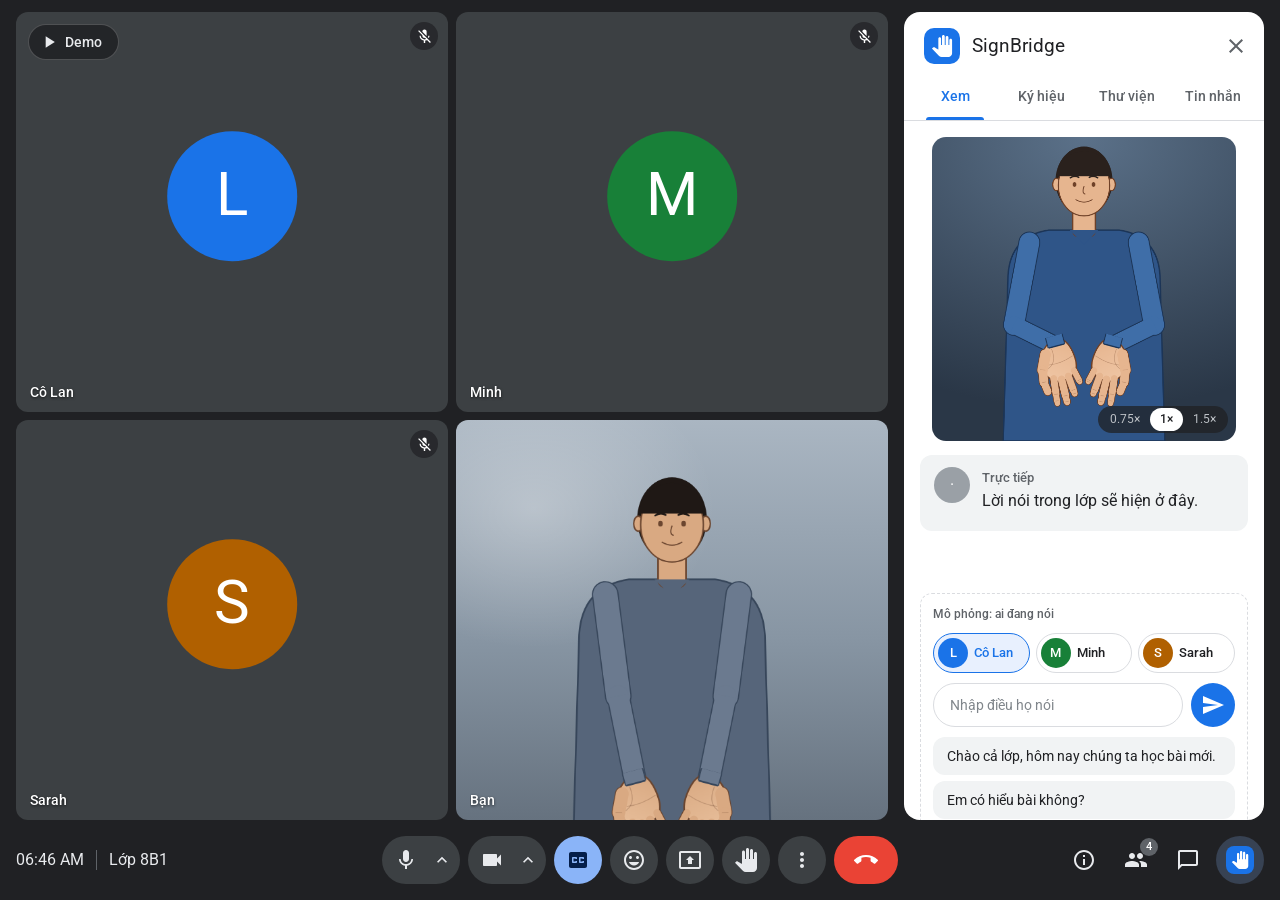
==== commit 530c93a4: "Update index.html" ====
--- a/index.html
+++ b/index.html
@@ -1,6 +1,4 @@
-<!doctype html><html><head><meta charset=utf8><meta name=viewport content="width=device-width,initial-scale=1,viewport-fit=cover"><style>:root{color-scheme:light;box-sizing:border-box;padding-top:env(safe-area-inset-top,0px);padding-bottom:env(safe-area-inset-bottom,0px)}html{scroll-padding-top:env(safe-area-inset-top,0px)}body{margin:0;padding:0;font:14px -apple-system,BlinkMacSystemFont,sans-serif;background:#fff;color:#000}img{max-width:100%}[hidden]:not([hidden=until-found i]){display:none!important}</style></head><body>
-<title>SignBridge for Meet</title>
-<meta name="claude:viewport-fit-sides" content="cover">
+<!doctype html><html lang="vi"><head><meta charset="utf-8"><meta name="viewport" content="width=device-width,initial-scale=1"><title>SignBridge · Lớp 8B1</title><meta name="description" content="SignBridge: cầu nối ký hiệu cho lớp học trực tuyến. Bản demo nguyên mẫu (giọng nói và nhận diện ký hiệu được mô phỏng).">
 <link rel="preconnect" href="https://fonts.googleapis.com">
 <link rel="preconnect" href="https://fonts.gstatic.com" crossorigin>
 <link rel="stylesheet" href="https://fonts.googleapis.com/css2?family=Roboto:wght@400;500;700&display=swap">
@@ -257,7 +255,7 @@
 </style>
 <div class="app" id="app">
   <header class="top">
-    <div class="t"><b>Class 8B1</b><span id="clk2"></span></div>
+    <div class="t"><b>Lớp 8B1</b><span id="clk2"></span></div>
     <button class="demo" id="demo" aria-label="Play demo"><span id="demoI" data-i="play"></span><span id="demoT">Demo</span></button>
   </header>
 
@@ -273,17 +271,17 @@
         <button class="ib" id="xp" aria-label="Close"><span data-i="close"></span></button>
       </div>
       <div class="tabs" role="tablist" id="tabs">
-        <button role="tab" aria-selected="true" data-t="watch">Watch</button>
-        <button role="tab" aria-selected="false" data-t="sign">Sign</button>
-        <button role="tab" aria-selected="false" data-t="lib">Library</button>
-        <button role="tab" aria-selected="false" data-t="log">Chat</button>
+        <button role="tab" aria-selected="true" data-t="watch">Xem</button>
+        <button role="tab" aria-selected="false" data-t="sign">Ký hiệu</button>
+        <button role="tab" aria-selected="false" data-t="lib">Thư viện</button>
+        <button role="tab" aria-selected="false" data-t="log">Tin nhắn</button>
       </div>
       <div class="views" id="views">
 
         <section class="view on" id="v-watch">
           <div class="avw" id="avw">
             <canvas id="cv" aria-label="Signing avatar"></canvas>
-            <div class="pill" id="pill"><u>·</u><span>Waiting</span></div>
+            <div class="pill" id="pill"><u>·</u><span>Đang chờ</span></div>
             <div class="q" id="q" hidden></div>
             <div class="spd" id="spd" role="group" aria-label="Signing speed">
               <button data-s="0.75" aria-pressed="false">0.75×</button>
@@ -291,13 +289,13 @@
               <button data-s="1.5" aria-pressed="false">1.5×</button>
             </div>
           </div>
-          <div class="sc" id="sc"><u id="scu">·</u><div><b id="scn">Live</b><p id="sct">Speech from the class shows here.</p></div></div>
+          <div class="sc" id="sc"><u id="scu">·</u><div><b id="scn">Trực tiếp</b><p id="sct">Lời nói trong lớp sẽ hiện ở đây.</p></div></div>
           <div class="chips" id="chips" aria-label="Signs"></div>
           <div class="demo-box">
-            <h3>Demo: who is speaking</h3>
+            <h3>Mô phỏng: ai đang nói</h3>
             <div class="ppl" id="ppl"></div>
             <form class="say" id="say">
-              <input id="txt" type="text" autocomplete="off" placeholder="Type what they say" aria-label="What the selected person says">
+              <input id="txt" type="text" autocomplete="off" placeholder="Nhập điều họ nói" aria-label="What the selected person says">
               <button class="fab" aria-label="Send"><span data-i="send"></span></button>
             </form>
             <div class="qp" id="qp"></div>
@@ -307,41 +305,41 @@
         <section class="view" id="v-sign">
           <div class="camw room" id="camw">
             <canvas class="feed" id="cv2" aria-label="Your camera with hand tracking"></canvas>
-            <div class="rec"><i></i>Camera</div>
-            <div class="st" id="st">Show your hands</div>
+            <div class="rec"><i></i>Camera của bạn</div>
+            <div class="st" id="st">Đưa hai tay vào khung hình</div>
           </div>
           <div class="opts">
             <div class="lang" id="lang"><button data-l="vi" aria-pressed="true">VI</button><button data-l="en" aria-pressed="false">EN</button></div>
             <button class="ib" id="vbtn" aria-label="Speak aloud"><span data-i="volume"></span></button>
           </div>
           <div class="seq" id="seq" hidden></div>
-          <button class="btn o" id="cancel" hidden>Cancel</button>
+          <button class="btn o" id="cancel" hidden>Hủy</button>
           <div class="sent" id="sent" hidden>
-            <div class="lbl"><span data-i="hand"></span>Your message</div>
+            <div class="lbl"><span data-i="hand"></span>Tin nhắn của bạn</div>
             <p id="sentT"></p>
             <div class="row">
-              <button class="btn o" id="redo"><span data-i="undo"></span>Redo</button>
-              <button class="btn f" id="submit"><span data-i="send"></span>Submit</button>
+              <button class="btn o" id="redo"><span data-i="undo"></span>Làm lại</button>
+              <button class="btn f" id="submit"><span data-i="send"></span>Gửi</button>
             </div>
           </div>
           <div class="start" id="start">
-            <button class="btn f" id="go"><span data-i="hand"></span>Start signing</button>
+            <button class="btn f" id="go"><span data-i="hand"></span>Bắt đầu ký hiệu</button>
             <div class="samples" id="samples" aria-label="Sample phrases"></div>
           </div>
         </section>
 
         <section class="view" id="v-lib">
-          <label class="find"><span data-i="search"></span><input id="fq" type="search" placeholder="Search signs" aria-label="Search signs"></label>
+          <label class="find"><span data-i="search"></span><input id="fq" type="search" placeholder="Tìm ký hiệu" aria-label="Search signs"></label>
           <div class="lib" id="lib"></div>
         </section>
 
-        <section class="view" id="v-log"><div class="log" id="log"><div class="empty">No messages yet</div></div></section>
+        <section class="view" id="v-log"><div class="log" id="log"><div class="empty">Chưa có tin nhắn</div></div></section>
       </div>
     </aside>
   </main>
 
   <footer class="ctl">
-    <div class="ci"><span id="clk"></span><i></i><span>Class 8B1</span></div>
+    <div class="ci"><span id="clk"></span><i></i><span>Lớp 8B1</span></div>
     <div class="cm">
       <div class="pg" id="pgmic"><button class="cb m" id="bmic" aria-label="Microphone (SignBridge voice)"><span data-i="mic"></span></button><button class="cb c" aria-label="Audio settings"><span data-i="caret"></span></button></div>
       <div class="pg" id="pgcam"><button class="cb m" id="bcam" aria-label="Camera"><span data-i="cam"></span></button><button class="cb c" aria-label="Video settings"><span data-i="caret"></span></button></div>
@@ -542,7 +540,7 @@
  FRIEND:[P(H(285,360,150,-70,[1,.5,1,1,1],0,.2),H(355,360,150,70,[1,.5,1,1,1],0,.2)),P(H(300,360,150,-110,[1,.5,1,1,1],0,.2),H(340,360,150,110,[1,.5,1,1,1],0,.2))]
 };
 const letterKeys=ch=>{const c=ch.charCodeAt(0)-96;const curl=[0,1,2,3,4].map(k=>(c>>k)&1?1:0);return P(0,H(430+(c%3)*8,325+(c%4)*5,130,-5+(c%5)*4,curl,.3,.25));};
-const label=g=>g.startsWith('SPELL:')?'spell · '+g.slice(6).toLowerCase():g.replace(/_/g,' ').toLowerCase();
+const VIL={"HELLO": "xin chào", "GOODBYE": "tạm biệt", "WELCOME": "chào mừng", "THANK_YOU": "cảm ơn", "PLEASE": "làm ơn", "SORRY": "xin lỗi", "YES": "đúng / vâng", "NO": "không", "YOU": "bạn", "ME": "tôi", "WE": "chúng ta", "QUESTION": "câu hỏi", "WHAT": "cái gì", "WHY": "tại sao", "HOW": "thế nào", "WHERE": "ở đâu", "WHEN": "khi nào", "UNDERSTAND": "hiểu", "DONT_UNDERSTAND": "không hiểu", "REPEAT": "nhắc lại", "SLOW": "chậm", "FAST": "nhanh", "HELP": "giúp đỡ", "GOOD": "tốt", "GREAT": "tuyệt vời", "BAD": "tệ", "CLASS": "lớp học", "TEACHER": "giáo viên", "STUDENT": "học sinh", "HOMEWORK": "bài tập", "EXAM": "kiểm tra", "TODAY": "hôm nay", "TOMORROW": "ngày mai", "READ": "đọc", "WRITE": "viết", "LISTEN": "nghe", "LOOK": "nhìn", "THINK": "nghĩ", "LEARN": "học", "LIKE": "thích", "WANT": "muốn", "NEED": "cần", "FINISH": "xong", "WAIT": "đợi", "STOP": "dừng", "START": "bắt đầu", "GO": "đi", "COME": "đến", "SHARE": "chia sẻ", "MEETING": "cuộc họp", "MUTE": "tắt tiếng", "QUIET": "im lặng", "NAME": "tên", "HAPPY": "vui", "FRIEND": "bạn bè", "WORK": "làm việc"};const label=g=>g.startsWith('SPELL:')?'đánh vần · '+g.slice(6).toLowerCase():(VIL[g]||g.replace(/_/g,' ').toLowerCase());
 const keysFor=g=>g.startsWith('SPELL:')?[...g.slice(6).toLowerCase()].map(letterKeys):(SIGNS[g]||[]);
 
 /* ===== 3. DICTIONARY: words (accents ignored) -> sign. Vietnamese + English ===== */
@@ -621,7 +619,7 @@
  lan:{n:'Cô Lan',ini:'L',c:'#1a73e8',r:'teacher'},
  minh:{n:'Minh',ini:'M',c:'#188038',r:'student'},
  sarah:{n:'Sarah',ini:'S',c:'#b06000',r:'guest'},
- you:{n:'You',ini:'Y',c:'#a142f4',r:'student'}};
+ you:{n:'Bạn',ini:'B',c:'#a142f4',r:'student'}};
 const QP={
  lan:['Chào cả lớp, hôm nay chúng ta học bài mới.','Em có hiểu bài không?','Bài tập nộp vào ngày mai nhé.','Cô sẽ nói chậm hơn.'],
  minh:['Cô ơi, em có câu hỏi.','Mình chia sẻ màn hình nhé.','Bạn làm xong bài tập chưa?','Em chưa hiểu bài ạ.'],
@@ -637,7 +635,7 @@
     t.className='tile'+(id==='you'?' you room':'');t.id='t-'+id;t.style.setProperty('--c',p.c);
     t.innerHTML=(id==='you'?'<canvas class="feed" id="cv3" aria-label="Your camera"></canvas>':'')
       +'<div class="av"><span>'+p.ini+'</span></div>'
-      +(id==='you'?'<div class="chip-h">'+ic('hand')+'<span id="hchip">Signing</span></div>':'')
+      +(id==='you'?'<div class="chip-h">'+ic('hand')+'<span id="hchip">Đang ký hiệu</span></div>':'')
       +'<div class="mu">'+ic('micoff')+'</div><div class="spk"><b></b><b></b><b></b></div><div class="nm">'+p.n+'</div>';
     st.insertBefore(t,$('cc'));
   });
@@ -670,18 +668,18 @@
 function setSpeaker(p,text){
   const avw=$('avw');avw.style.setProperty('--c',p?p.c:'transparent');avw.classList.toggle('on',!!p);
   const pill=$('pill');pill.style.setProperty('--c',p?p.c:'#5f6368');
-  pill.innerHTML=p?'<u>'+p.ini+'</u><span></span>':'<u>·</u><span>Waiting</span>';
+  pill.innerHTML=p?'<u>'+p.ini+'</u><span></span>':'<u>·</u><span>Đang chờ</span>';
   if(p)pill.querySelector('span').textContent=p.n;
   $('sc').style.setProperty('--c',p?p.c:'#9aa0a6');
-  $('scu').textContent=p?p.ini:'·';$('scn').textContent=p?p.n:'Live';$('sct').textContent=text||'Speech from the class shows here.';
+  $('scu').textContent=p?p.ini:'·';$('scn').textContent=p?p.n:'Trực tiếp';$('sct').textContent=text||'Lời nói trong lớp sẽ hiện ở đây.';
   pill.style.opacity=p?1:0;
 }
 function setChips(list){
   const c=$('chips');c.innerHTML='';
-  if(!list.length){c.innerHTML='<span class="chip fs">caption only</span>';return;}
+  if(!list.length){c.innerHTML='<span class="chip fs">chỉ có phụ đề</span>';return;}
   list.forEach(g=>{const s=document.createElement('span');s.className='chip'+(g.startsWith('SPELL:')?' fs':'');s.textContent=label(g);c.appendChild(s);});
 }
-function updQ(){const q=$('q');q.hidden=!queue.length;q.textContent='+'+queue.length+' next';}
+function updQ(){const q=$('q');q.hidden=!queue.length;q.textContent='+'+queue.length+' câu tiếp';}
 async function signs(list,my){
   const chips=[...$('chips').children],box=$('chips');
   for(let i=0;i<list.length;i++){
@@ -713,26 +711,26 @@
 async function settle(){while(busy||queue.length)await sleep(150);}
 function preview(g){
   if(busy)return;tab('watch');busy=true;const my=tok;
-  setSpeaker({n:'Sign library',ini:'✦',c:'#a142f4'},label(g));setChips([g]);
+  setSpeaker({n:'Thư viện ký hiệu',ini:'✦',c:'#a142f4'},label(g));setChips([g]);
   signs([g],my).then(()=>{if(my===tok){avRig.go(clone(REST),500);busy=false;}});
 }
 
 /* ===== 6. YOU: camera -> sign sequence -> sentence -> Submit -> overlay for everyone ===== */
 const recSt=t=>{$('st').textContent=t;};
 function speak(t,l){try{speechSynthesis.cancel();const u=new SpeechSynthesisUtterance(t);u.lang=l==='vi'?'vi-VN':'en-US';speechSynthesis.speak(u);}catch(e){}}
-function chipText(){$('hchip').textContent=$('t-you').classList.contains('signing')?'Signing':'Hand raised';}
+function chipText(){$('hchip').textContent=$('t-you').classList.contains('signing')?'Đang ký hiệu':'Giơ tay';}
 function resetSignUI(){
   $('start').hidden=false;$('sent').hidden=true;$('seq').hidden=true;$('seq').innerHTML='';$('cancel').hidden=true;
-  camRig.lm=false;$('t-you').classList.remove('signing');chipText();camRig.go(clone(CAM_REST),500);recSt('Show your hands');
+  camRig.lm=false;$('t-you').classList.remove('signing');chipText();camRig.go(clone(CAM_REST),500);recSt('Đưa hai tay vào khung hình');
 }
 function addSeq(g){const c=document.createElement('span');c.className='chip'+(g.startsWith('SPELL:')?' fs':'');c.textContent=label(g);$('seq').appendChild(c);}
 async function startSign(i){
-  if(camOff){toast('Turn on your camera first');return;}
+  if(camOff){toast('Hãy bật camera trước');return;}
   if(rec.state!=='idle'){return;}
   if(i==null){i=rec.next;rec.next=(rec.next+1)%PRESETS.length;}
   rec.i=i;const my=++rec.tok;rec.state='signing';
   $('start').hidden=true;$('sent').hidden=true;$('seq').innerHTML='';$('seq').hidden=false;$('cancel').hidden=false;
-  $('t-you').classList.add('signing');chipText();camRig.lm=true;recSt('Reading signs');
+  $('t-you').classList.add('signing');chipText();camRig.lm=true;recSt('Đang đọc ký hiệu');
   const Pz=PRESETS[i];
   await sleep(500);
   for(let k=0;k<Pz.s.length;k++){
@@ -741,11 +739,11 @@
     addSeq(Pz.s[k]);await sleep(160);
   }
   if(my!==rec.tok)return;
-  camRig.go(clone(CAM_REST),500);rec.state='think';recSt('Understanding');
+  camRig.go(clone(CAM_REST),500);rec.state='think';recSt('Đang hiểu câu');
   const th=document.createElement('span');th.className='chip load';th.textContent='···';$('seq').appendChild(th);
   await sleep(1000);if(my!==rec.tok)return;
   th.remove();camRig.lm=false;$('t-you').classList.remove('signing');chipText();
-  rec.state='review';recSt('Check your message');$('cancel').hidden=true;
+  rec.state='review';recSt('Kiểm tra tin nhắn');$('cancel').hidden=true;
   $('sentT').textContent=Pz[rec.lang];$('sent').hidden=false;
   setTimeout(()=>{$('views').scrollTop=1e9;},50);
 }
@@ -757,7 +755,7 @@
   addLog(p,t,true);addCC(p,t,true);
   const tl=$('t-you');tl.classList.add('speaking');setTimeout(()=>tl.classList.remove('speaking'),Math.max(1800,t.length*70));
   if(!mute)speak(t,rec.lang);
-  toast('Sent to class');
+  toast('Đã gửi tới cả lớp');
 }
 async function waitFor(f,ms){const t=Date.now();while(!f()&&Date.now()-t<ms)await sleep(120);}
 
@@ -765,7 +763,7 @@
   tok++;queue=[];busy=false;demoRun++;demoOn=false;updQ();
   rec.tok++;rec.state='idle';resetSignUI();
   avRig.go(clone(REST),400);setSpeaker(null);$('chips').innerHTML='';clearCC();
-  $('log').innerHTML='<div class="empty">No messages yet</div>';
+  $('log').innerHTML='<div class="empty">Chưa có tin nhắn</div>';
   document.querySelectorAll('.tile').forEach(t=>t.classList.remove('speaking'));
   $('demo').classList.remove('on');$('demoT').textContent='Demo';$('demoI').innerHTML=ic('play');
   try{speechSynthesis.cancel();}catch(e){}
@@ -796,7 +794,7 @@
 function renderLib(q){
   const box=$('lib');box.innerHTML='';q=(q||'').toLowerCase().trim();
   Object.keys(SIGNS).filter(g=>!q||label(g).includes(q)).forEach(g=>{const b=document.createElement('button');b.type='button';b.textContent=label(g);b.onclick=()=>preview(g);box.appendChild(b);});
-  if(!box.children.length)box.innerHTML='<div class="empty" style="grid-column:1/-1">No sign found</div>';
+  if(!box.children.length)box.innerHTML='<div class="empty" style="grid-column:1/-1">Không tìm thấy ký hiệu</div>';
 }
 function setMute(m){mute=m;$('pgmic').classList.toggle('off',m);$('bmic').innerHTML=ic(m?'micoff':'mic');$('t-you').classList.toggle('muted',m);$('vbtn').innerHTML=ic(m?'volumeoff':'volume');if(m){try{speechSynthesis.cancel();}catch(e){}}}
 function setCam(off){camOff=off;$('pgcam').classList.toggle('off',off);$('bcam').innerHTML=ic(off?'camoff':'cam');$('t-you').classList.toggle('camoff',off);$('camw').classList.toggle('off',off);if(off&&rec.state!=='idle')cancelSign();}
@@ -804,7 +802,7 @@
 async function demo(){
   if(demoOn){resetAll();return;}
   resetAll();demoOn=true;const my=demoRun,alive=()=>my===demoRun&&demoOn;
-  $('demo').classList.add('on');$('demoT').textContent='Stop';$('demoI').innerHTML=ic('stop');
+  $('demo').classList.add('on');$('demoT').textContent='Dừng';$('demoI').innerHTML=ic('stop');
   panel(true);tab('watch');await sleep(700);if(!alive())return;
   say('lan',QP.lan[0]);say('minh',QP.minh[0]);await settle();if(!alive())return;await sleep(500);
   say('sarah',QP.sarah[0]);await settle();if(!alive())return;await sleep(400);
@@ -829,16 +827,16 @@
 $('fq').oninput=e=>renderLib(e.target.value);
 $('demo').onclick=demo;$('xp').onclick=()=>panel(false);
 document.querySelectorAll('.jsb').forEach(b=>b.onclick=()=>panel($('app').classList.contains('nopanel')));
-$('bmic').onclick=()=>{setMute(!mute);toast(mute?'Voice off. Messages show as text only':'Voice on. Messages are spoken');};
+$('bmic').onclick=()=>{setMute(!mute);toast(mute?'Đã tắt giọng đọc. Tin nhắn chỉ hiện dạng chữ':'Đã bật giọng đọc. Tin nhắn được đọc thành tiếng');};
 $('vbtn').onclick=()=>$('bmic').click();
-$('bcam').onclick=()=>{setCam(!camOff);toast(camOff?'Camera off':'Camera on');};
-$('bcc').onclick=()=>{ccOn=!ccOn;$('bcc').classList.toggle('on',ccOn);if(!ccOn)clearCC();toast(ccOn?'Captions on':'Captions off');};
+$('bcam').onclick=()=>{setCam(!camOff);toast(camOff?'Đã tắt camera':'Đã bật camera');};
+$('bcc').onclick=()=>{ccOn=!ccOn;$('bcc').classList.toggle('on',ccOn);if(!ccOn)clearCC();toast(ccOn?'Đã bật phụ đề':'Đã tắt phụ đề');};
 $('bhand').onclick=()=>{const r=$('t-you').classList.toggle('raised');$('bhand').classList.toggle('on',r);chipText();};
-$('bend').onclick=()=>{resetAll();toast('Demo reset');};
+$('bend').onclick=()=>{resetAll();toast('Đã đặt lại bản demo');};
 $('bchat').onclick=()=>{panel(true);tab('log');};
-$('binfo').onclick=()=>toast('Class 8B1 · 4 people');
-$('bppl').onclick=()=>toast('4 people in this call');
-['brx','bpr','bmo'].forEach(id=>{$(id).onclick=()=>toast('Not part of this demo');});
+$('binfo').onclick=()=>toast('Lớp 8B1 · 4 người');
+$('bppl').onclick=()=>toast('4 người trong cuộc họp');
+['brx','bpr','bmo'].forEach(id=>{$(id).onclick=()=>toast('Chức năng này không có trong bản demo');});
 const av=$('avw');av.tabIndex=0;av.setAttribute('role','button');av.setAttribute('aria-label','Replay last signs');
 const replay=()=>{if(lastMsg&&!busy)say(lastMsg.who,lastMsg.text,true);};
 av.onclick=e=>{if(!e.target.closest('.spd'))replay();};
@@ -853,4 +851,7 @@
 })();
 </script>
 
+<style>
+body,button,input{font-family:Roboto,Inter,Arial,sans-serif}.ppl{gap:6px}.ppl button{gap:6px;padding:0 8px 0 4px;font-size:13px}
+</style>
 </body></html>
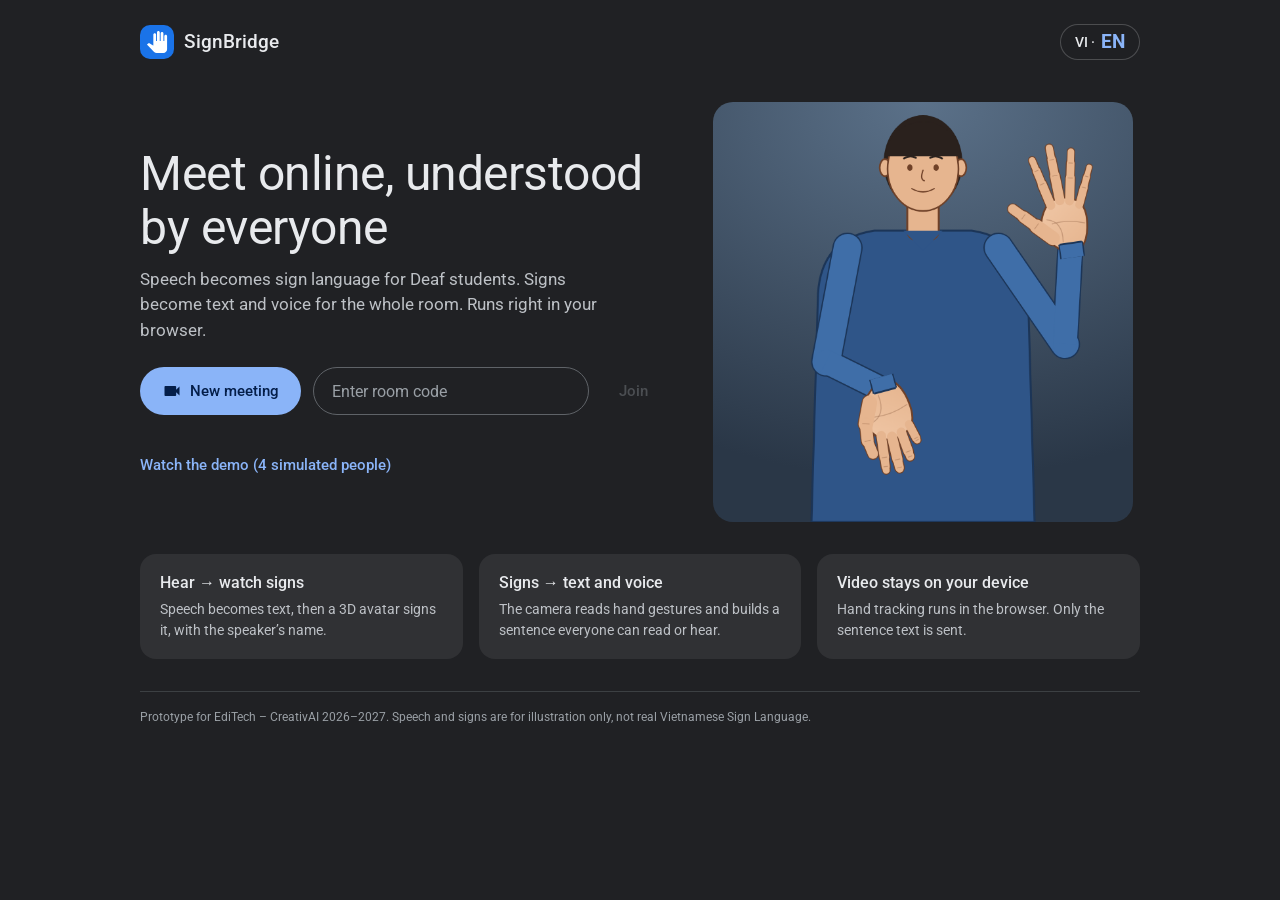
==== commit 2888dfc1: "Add real meeting rooms: create/join by code, hand-posture camera, English voice - Landing page (inde" ====
--- a/index.html
+++ b/index.html
@@ -1,857 +1,68 @@
-<!doctype html><html lang="vi"><head><meta charset="utf-8"><meta name="viewport" content="width=device-width,initial-scale=1"><title>SignBridge · Lớp 8B1</title><meta name="description" content="SignBridge: cầu nối ký hiệu cho lớp học trực tuyến. Bản demo nguyên mẫu (giọng nói và nhận diện ký hiệu được mô phỏng).">
-<link rel="preconnect" href="https://fonts.googleapis.com">
-<link rel="preconnect" href="https://fonts.gstatic.com" crossorigin>
+<!doctype html><html lang="vi" class="land"><head><meta charset="utf-8"><meta name="viewport" content="width=device-width,initial-scale=1,viewport-fit=cover"><title>SignBridge · Họp trực tuyến cho học sinh Điếc</title>
+<meta name="description" content="SignBridge: lời nói thành ký hiệu, ký hiệu thành chữ và giọng nói trong cuộc họp trực tuyến. Tạo phòng, gửi mã, tham gia ngay trên điện thoại.">
+<meta property="og:title" content="SignBridge"><meta property="og:description" content="Cầu nối hai chiều giữa học sinh Điếc và cả lớp trong cuộc họp trực tuyến.">
+<link rel="preconnect" href="https://fonts.googleapis.com"><link rel="preconnect" href="https://fonts.gstatic.com" crossorigin>
 <link rel="stylesheet" href="https://fonts.googleapis.com/css2?family=Roboto:wght@400;500;700&display=swap">
-<style>
-/* Layout: Meet call screen. Stage of 4 tiles + a white add-on side panel (360px) + pill control bar. On phones the panel stacks under a strip of tiles. Single look, like Meet dark. */
-:root{
-  color-scheme:dark;
-  --stage:#202124;--tile:#3c4043;--ctl:#3c4043;--ctlh:#4d5156;--ink:#e8eaed;--mut:#9aa0a6;
-  --pan:#ffffff;--pink:#202124;--pmut:#5f6368;--psurf:#f1f3f4;--psurf2:#e8eaed;--pline:#dadce0;
-  --blue:#1a73e8;--blueh:#1765cc;--bsoft:#e8f0fe;--red:#ea4335;--redh:#d93025;--lite:#8ab4f8;--liteInk:#041e49;
-  --bar:80px;
-}
-*{box-sizing:border-box}
-html,body{height:100%}
-body{margin:0;background:var(--stage);color:var(--ink);overflow:hidden;-webkit-font-smoothing:antialiased;
-  font:14px/1.43 "Google Sans Text","Google Sans",Roboto,system-ui,-apple-system,"Segoe UI",sans-serif}
-button{font:inherit;color:inherit;background:none;border:0;padding:0;cursor:pointer;-webkit-tap-highlight-color:transparent}
-:focus-visible{outline:2px solid var(--lite);outline-offset:2px}
-.panel :focus-visible{outline-color:var(--blue)}
-svg.i{width:24px;height:24px;fill:currentColor;flex:none;display:block}
-u{text-decoration:none}
+<link rel="stylesheet" href="assets/app.css"><link rel="stylesheet" href="assets/room.css">
+<style>html.land,html.land body{height:auto;min-height:100%;overflow:auto}</style>
+</head><body>
+<div class="lw">
+  <header class="lh"><div class="logo"><span data-i="hand"></span></div><b>SignBridge</b><button class="pill-btn" id="lg" type="button" aria-label="Language"></button></header>
 
-.app{position:relative;height:100%;display:grid;grid-template-rows:minmax(0,1fr) var(--bar);min-width:0;
-  padding-top:12px;padding-left:max(16px,env(safe-area-inset-left,0px));padding-right:max(16px,env(safe-area-inset-right,0px))}
-.main{display:grid;grid-template-columns:minmax(0,1fr) 360px;gap:16px;min-height:0;min-width:0}
-.app.nopanel .main{grid-template-columns:minmax(0,1fr)}
-.app.nopanel .panel{display:none}
+  <section class="hero">
+    <div>
+      <h1 data-t="homeTitle"></h1>
+      <p class="sub" data-t="homeSub"></p>
+      <div class="acts">
+        <button class="btn f" id="newm" type="button"><span data-i="cam"></span><span data-t="newMeet"></span></button>
+        <form class="joinf" id="jf" autocomplete="off">
+          <input id="code" maxlength="7" inputmode="text" autocapitalize="characters" spellcheck="false" data-t-ph="joinCode" aria-label="Room code">
+          <button class="btn" id="jb" type="submit" disabled data-t="joinBtn"></button>
+        </form>
+      </div>
+      <div class="errt" id="err" role="alert"></div>
+      <a class="demolink" href="demo.html" data-t="seeDemo"></a>
+    </div>
+    <div class="heroav" aria-hidden="true"><canvas id="cv"></canvas></div>
+  </section>
 
-/* top: demo button (floats over the stage on desktop) */
-.top{position:absolute;z-index:6;left:calc(max(16px,env(safe-area-inset-left,0px)) + 12px);top:24px;display:flex;align-items:center;gap:10px}
-.top .t{display:none}
-.demo{display:flex;align-items:center;gap:6px;height:36px;padding:0 16px 0 10px;border-radius:18px;background:rgba(32,33,36,.84);color:var(--ink);font-weight:500;border:1px solid rgba(255,255,255,.2)}
-.demo:hover{background:rgba(60,64,67,.95)}
-.demo.on{background:var(--lite);color:var(--liteInk);border-color:transparent}
-.demo svg.i{width:20px;height:20px}
+  <section class="feats">
+    <div class="feat"><b data-t="f1t"></b><p data-t="f1s"></p></div>
+    <div class="feat"><b data-t="f2t"></b><p data-t="f2s"></p></div>
+    <div class="feat"><b data-t="f3t"></b><p data-t="f3s"></p></div>
+  </section>
 
-/* stage + tiles */
-.stage{position:relative;display:grid;grid-template-columns:repeat(2,minmax(0,1fr));grid-template-rows:repeat(2,minmax(0,1fr));gap:8px;min-height:0;min-width:0}
-.tile{position:relative;background:var(--tile);border-radius:12px;overflow:hidden;min-height:0;min-width:0;container-type:inline-size}
-.tile::after{content:"";position:absolute;inset:0;border-radius:inherit;pointer-events:none;box-shadow:inset 0 0 0 0 var(--lite);transition:box-shadow .2s}
-.tile.speaking::after{box-shadow:inset 0 0 0 3px var(--lite)}
-.av{position:absolute;left:50%;top:46%;transform:translate(-50%,-50%);--d:min(30cqw,132px);width:var(--d);aspect-ratio:1;border-radius:50%;background:var(--c);display:grid;place-items:center;color:#fff}
-.av span{font-size:calc(var(--d) * .46);line-height:1}
-.tile.speaking .av{animation:ring 1.5s ease-out infinite}
-@keyframes ring{0%{box-shadow:0 0 0 0 rgba(255,255,255,.38)}100%{box-shadow:0 0 0 24px rgba(255,255,255,0)}}
-.nm{position:absolute;left:14px;right:56px;bottom:10px;font-size:14px;font-weight:500;color:#fff;text-shadow:0 1px 3px rgba(0,0,0,.65);white-space:nowrap;overflow:hidden;text-overflow:ellipsis}
-.mu,.spk{position:absolute;right:10px;top:10px;width:28px;height:28px;border-radius:50%;place-items:center}
-.mu{display:grid;background:rgba(32,33,36,.72);color:#fff}
-.mu svg.i{width:17px;height:17px}
-.tile.you:not(.muted) .mu{display:none}
-.spk{display:none;grid-auto-flow:column;place-content:center;align-items:center;gap:2px;background:var(--blue)}
-.spk b{width:3px;height:7px;background:#fff;border-radius:2px;animation:eq .8s ease-in-out infinite}
-.spk b:nth-child(2){animation-delay:.2s}.spk b:nth-child(3){animation-delay:.4s}
-@keyframes eq{50%{height:14px}}
-.tile.speaking .spk{display:grid}.tile.speaking .mu{display:none!important}
-.room{background:radial-gradient(60% 50% at 18% 22%,rgba(255,255,255,.3),transparent 70%),linear-gradient(180deg,#aab6c2 0%,#8795a3 55%,#66727f 100%)}
-.feed{position:absolute;inset:0;width:100%;height:100%;object-fit:cover;object-position:50% 8%;display:block}
-.tile.you .av{display:none}
-.tile.you.camoff{background:var(--tile)}
-.tile.you.camoff .feed{display:none}
-.tile.you.camoff .av{display:grid}
-.chip-h{position:absolute;left:10px;top:10px;display:none;align-items:center;gap:6px;background:var(--lite);color:var(--liteInk);border-radius:16px;padding:4px 12px 4px 6px;font-size:12px;font-weight:500}
-.chip-h svg.i{width:16px;height:16px}
-.tile.signing .chip-h,.tile.raised .chip-h{display:flex}
-
-/* live captions over the stage (also where the Deaf student's submitted message appears) */
-.cc{position:absolute;left:50%;bottom:14px;transform:translateX(-50%);width:min(760px,calc(100% - 32px));display:flex;flex-direction:column;gap:6px;z-index:5;pointer-events:none}
-.cr{display:flex;gap:12px;align-items:flex-start;background:rgba(32,33,36,.95);border-radius:12px;padding:10px 18px 12px 12px;box-shadow:0 2px 10px rgba(0,0,0,.45);animation:up .25s ease-out}
-.cr.sgn{box-shadow:0 0 0 2px var(--lite),0 2px 10px rgba(0,0,0,.45)}
-.cr u{width:32px;height:32px;border-radius:50%;background:var(--c);display:grid;place-items:center;color:#fff;font-size:14px;flex:none}
-.cr .w{min-width:0}
-.cr b{display:flex;align-items:center;gap:6px;color:#bdc1c6;font-size:13px;font-weight:500}
-.cr b svg.i{width:15px;height:15px;color:var(--lite)}
-.cr p{margin:2px 0 0;font-size:18px;line-height:1.4;color:#fff;overflow-wrap:anywhere}
-@keyframes up{from{opacity:0;transform:translateY(8px)}}
-
-/* side panel: Meet add-on card */
-.panel{display:flex;flex-direction:column;background:var(--pan);color:var(--pink);border-radius:16px;overflow:hidden;min-height:0;min-width:0;color-scheme:light}
-.ph{display:flex;align-items:center;gap:12px;padding:14px 8px 6px 20px}
-.logo{width:36px;height:36px;border-radius:10px;background:var(--blue);color:#fff;display:grid;place-items:center;flex:none}
-.logo svg.i{width:22px;height:22px}
-.ph h2{margin:0;flex:1;font-size:19px;font-weight:400;letter-spacing:0}
-.ib{width:40px;height:40px;border-radius:50%;display:grid;place-items:center;color:var(--pmut)}
-.ib:hover{background:var(--psurf)}
-.tabs{display:flex;border-bottom:1px solid var(--pline);padding:0 8px}
-.tabs button{flex:1;position:relative;height:48px;color:var(--pmut);font-weight:500;font-size:14px}
-.tabs button:hover{color:var(--pink)}
-.tabs button[aria-selected=true]{color:var(--blue)}
-.tabs button[aria-selected=true]::after{content:"";position:absolute;left:14px;right:14px;bottom:0;height:3px;border-radius:3px 3px 0 0;background:var(--blue)}
-.tabs button.dot::before{content:"";position:absolute;top:13px;left:calc(50% + 22px);width:8px;height:8px;border-radius:50%;background:var(--red)}
-.views{flex:1;min-height:0;overflow:auto;overscroll-behavior:contain}
-.view{display:none;flex-direction:column;gap:14px;padding:16px}
-.view.on{display:flex}
-
-/* Watch */
-.avw{position:relative;border-radius:14px;overflow:hidden;background:radial-gradient(120% 90% at 50% 0%,#5b7189,#2a3747);height:min(40vh,304px);aspect-ratio:1;max-width:100%;margin:0 auto;cursor:pointer;flex:none}
-.avw.on{outline:3px solid var(--c);outline-offset:-3px}
-.avw canvas{position:absolute;inset:0;width:100%;height:100%;display:block}
-.pill{transition:opacity .2s;position:absolute;left:10px;top:10px;display:flex;align-items:center;gap:8px;background:rgba(32,33,36,.74);border-radius:20px;padding:4px 14px 4px 4px;color:#fff;font-weight:500;max-width:calc(100% - 96px)}
-.pill u{width:28px;height:28px;border-radius:50%;background:var(--c,#5f6368);display:grid;place-items:center;font-size:13px;flex:none}
-.pill span{overflow:hidden;text-overflow:ellipsis;white-space:nowrap}
-.q{position:absolute;right:10px;top:10px;background:var(--lite);color:var(--liteInk);font-weight:500;font-size:12px;padding:4px 10px;border-radius:14px}
-.q[hidden]{display:none}
-.idle{position:absolute;left:0;right:0;bottom:52px;text-align:center;color:#c7d2e0;font-size:13px;pointer-events:none;transition:opacity .2s}
-.spd{position:absolute;right:8px;bottom:8px;display:flex;background:rgba(32,33,36,.74);border-radius:16px;padding:2px}
-.spd button{padding:3px 10px;border-radius:14px;font-size:12px;color:#bdc1c6}
-.spd button[aria-pressed=true]{background:#fff;color:#202124;font-weight:500}
-.sc{display:flex;gap:12px;align-items:flex-start;background:var(--psurf);border-radius:12px;padding:12px 14px;min-height:76px}
-.sc u{width:36px;height:36px;border-radius:50%;background:var(--c,#9aa0a6);color:#fff;display:grid;place-items:center;font-size:16px;flex:none}
-.sc div{min-width:0}
-.sc b{font-size:13px;font-weight:500;color:var(--pmut)}
-.sc p{margin:2px 0 0;font-size:16px;line-height:1.4;overflow-wrap:anywhere}
-.chips{position:relative;display:flex;gap:8px;overflow-x:auto;scrollbar-width:none;min-height:34px;align-items:center;flex:none}
-.chips::-webkit-scrollbar{display:none}
-.chip{flex:none;height:32px;display:inline-flex;align-items:center;padding:0 14px;border-radius:16px;border:1px solid var(--pline);font-size:13px;font-weight:500;color:var(--pink);background:#fff;transition:background .15s,color .15s}
-.chip.now{background:var(--blue);border-color:var(--blue);color:#fff}
-.chip.fs{border-style:dashed;color:var(--pmut)}
-.chip.load{border-style:dashed;color:var(--pmut);letter-spacing:.2em}
-.demo-box{border:1px dashed var(--pline);border-radius:12px;padding:12px;display:flex;flex-direction:column;gap:10px}
-.demo-box h3{margin:0;font-size:12px;font-weight:500;color:var(--pmut)}
-.ppl{display:flex;gap:8px}
-.ppl button{flex:1;min-width:0;display:flex;align-items:center;gap:8px;height:40px;padding:0 12px 0 4px;border-radius:20px;border:1px solid var(--pline);font-weight:500}
-.ppl button u{width:30px;height:30px;border-radius:50%;background:var(--c);color:#fff;display:grid;place-items:center;font-size:13px;flex:none}
-.ppl button span{overflow:hidden;text-overflow:ellipsis;white-space:nowrap}
-.ppl button[aria-pressed=true]{background:var(--bsoft);border-color:var(--blue);color:var(--blue)}
-.say{display:flex;gap:8px}
-.say input{flex:1;min-width:0;height:44px;border-radius:22px;border:1px solid var(--pline);padding:0 16px;font:inherit;color:var(--pink);background:#fff}
-.say input::placeholder{color:#80868b}
-.fab{width:44px;height:44px;border-radius:50%;background:var(--blue);color:#fff;display:grid;place-items:center;flex:none}
-.fab:hover{background:var(--blueh)}
-.qp{display:flex;flex-direction:column;gap:6px}
-.qp button{text-align:left;padding:9px 14px;border-radius:12px;background:var(--psurf);font-size:14px}
-.qp button:hover{background:var(--psurf2)}
-
-/* Sign (You) */
-.camw{position:relative;aspect-ratio:4/3;border-radius:14px;overflow:hidden;flex:none}
-.camw.off{background:#3c4043}
-.camw.off .feed{display:none}
-.camw.off::after{content:"Camera is off";position:absolute;inset:0;display:grid;place-items:center;color:#bdc1c6}
-.rec{position:absolute;left:10px;top:10px;display:flex;align-items:center;gap:6px;background:rgba(32,33,36,.74);color:#fff;border-radius:14px;padding:3px 11px 3px 9px;font-size:12px;font-weight:500}
-.rec i{width:8px;height:8px;border-radius:50%;background:var(--red);animation:blink 1.2s infinite}
-@keyframes blink{50%{opacity:.25}}
-.st{position:absolute;left:10px;bottom:10px;background:rgba(32,33,36,.74);color:#fff;border-radius:14px;padding:4px 12px;font-size:13px}
-.opts{display:flex;align-items:center;justify-content:space-between;gap:8px}
-.lang{display:flex;background:var(--psurf);border-radius:16px;padding:2px}
-.lang button{padding:3px 14px;border-radius:14px;font-size:12px;font-weight:500;color:var(--pmut)}
-.lang button[aria-pressed=true]{background:var(--blue);color:#fff}
-.seq{display:flex;flex-wrap:wrap;gap:8px;min-height:32px}
-.seq[hidden],.sent[hidden],.start[hidden],.btn[hidden]{display:none}
-.seq .chip{animation:pop .25s ease-out}
-@keyframes pop{from{transform:scale(.8);opacity:0}}
-.sent{background:var(--bsoft);border-radius:14px;padding:14px 16px 16px;display:flex;flex-direction:column;gap:12px;animation:up .3s ease-out}
-.sent .lbl{color:var(--blue);font-weight:500;font-size:13px;display:flex;gap:6px;align-items:center}
-.sent .lbl svg.i{width:18px;height:18px}
-.sent p{margin:0;font-size:20px;line-height:1.4;color:#1f1f1f;overflow-wrap:anywhere}
-.row{display:flex;gap:8px}
-.btn{height:44px;border-radius:22px;padding:0 20px;font-weight:500;display:inline-flex;align-items:center;justify-content:center;gap:8px;font-size:14px}
-.btn svg.i{width:20px;height:20px}
-.btn.f{background:var(--blue);color:#fff}
-.row .btn.f{flex:1}
-.start .btn,#cancel{width:100%}
-.btn.f:hover{background:var(--blueh)}
-.btn.o{border:1px solid var(--pline);color:var(--blue);background:#fff}
-.btn.o:hover{background:var(--bsoft)}
-.btn:disabled{opacity:.45;cursor:default}
-.start{display:flex;flex-direction:column;gap:12px}
-.samples{display:flex;gap:8px;overflow-x:auto;scrollbar-width:none;padding-bottom:2px}
-.samples::-webkit-scrollbar{display:none}
-.samples button{flex:none;height:34px;padding:0 14px;border-radius:17px;background:var(--psurf);font-size:13px;white-space:nowrap}
-.samples button:hover{background:var(--psurf2)}
-
-/* Library + chat */
-.find{display:flex;align-items:center;gap:8px;height:44px;border-radius:22px;background:var(--psurf);padding:0 14px;color:var(--pmut)}
-.find input{flex:1;border:0;background:none;font:inherit;outline:none;min-width:0;color:var(--pink)}
-.lib{display:grid;grid-template-columns:repeat(auto-fill,minmax(96px,1fr));gap:8px}
-.lib button{height:44px;border-radius:12px;background:var(--psurf);font-size:13px;font-weight:500;padding:0 8px;overflow:hidden;text-overflow:ellipsis;white-space:nowrap}
-.lib button:hover{background:var(--psurf2)}
-.log{display:flex;flex-direction:column;gap:16px}
-.ln{display:flex;gap:12px}
-.ln u{width:32px;height:32px;border-radius:50%;background:var(--c);color:#fff;display:grid;place-items:center;font-size:14px;flex:none}
-.ln .h{display:flex;align-items:center;gap:6px}
-.ln b{font-weight:500}
-.ln .sg{color:var(--blue);display:flex}.ln .sg svg.i{width:16px;height:16px}
-.ln time{color:var(--pmut);font-size:12px}
-.ln p{margin:2px 0 0;overflow-wrap:anywhere}
-.empty{color:var(--pmut);text-align:center;padding:32px 0}
-
-/* control bar */
-.ctl{display:grid;grid-template-columns:minmax(0,1fr) auto minmax(0,1fr);align-items:center;gap:12px;min-width:0}
-.ci{display:flex;gap:12px;color:var(--ink);font-size:16px;white-space:nowrap;overflow:hidden;align-items:center}
-.ci i{width:1px;height:20px;background:#5f6368}
-.cm{display:flex;gap:8px;align-items:center;justify-content:center}
-.cb{position:relative;width:48px;height:48px;border-radius:50%;background:var(--ctl);display:grid;place-items:center;color:var(--ink);flex:none;transition:background .15s}
-.cb:hover{background:var(--ctlh)}
-.cb.on{background:var(--lite);color:var(--liteInk)}
-.cb.off{background:var(--red);color:#fff}
-.pg{display:flex;border-radius:24px;background:var(--ctl);overflow:hidden;flex:none}
-.pg.off{background:var(--red)}
-.pg .cb{background:none;border-radius:0}
-.pg .cb:hover{background:rgba(255,255,255,.12)}
-.pg .cb.c{width:30px;padding-right:6px}
-.pg .cb.c svg.i{width:20px;height:20px}
-.end{width:64px;border-radius:24px;background:var(--red);color:#fff}
-.end:hover{background:var(--redh)}
-.cr2{display:flex;justify-content:flex-end;gap:4px}
-.cr2 .cb{background:none}
-.cr2 .cb:hover{background:var(--ctlh)}
-.cr2 .cb.on{background:rgba(138,180,248,.22);color:var(--lite)}
-.bd{position:absolute;right:2px;top:2px;min-width:18px;height:18px;border-radius:9px;background:#5f6368;color:#fff;font-size:11px;font-weight:500;display:grid;place-items:center;padding:0 4px}
-.lg28{width:28px;height:28px;border-radius:8px;background:var(--blue);display:grid;place-items:center;color:#fff}
-.lg28 svg.i{width:18px;height:18px}
-.sbm{display:none}
-.toast{position:fixed;left:50%;top:calc(env(safe-area-inset-top,0px) + 20px);transform:translateX(-50%);background:#e8eaed;color:#202124;padding:10px 20px;border-radius:8px;font-weight:500;z-index:30;opacity:0;transition:opacity .2s;pointer-events:none;white-space:nowrap}
-.toast.on{opacity:1}
-
-@media (max-width:1180px){.ci{display:none}.ctl{grid-template-columns:1fr auto 1fr}.rx,.pr{display:none}}
-@media (max-width:900px){
-  :root{--bar:76px}
-  .toast{top:auto;bottom:calc(var(--bar) + 12px + env(safe-area-inset-bottom,0px))}
-  .app{grid-template-rows:auto minmax(0,1fr) var(--bar);padding-top:6px}
-  .top{position:static;height:44px;justify-content:space-between;width:100%}
-  .top .t{display:flex;flex-direction:column;line-height:1.2}
-  .top .t b{font-size:16px;font-weight:500}.top .t span{font-size:12px;color:var(--mut)}
-  .main{display:flex;flex-direction:column;gap:8px}
-  .stage{flex:1 1 0}
-  .av{--d:min(46cqw,120px)}
-  .app:not(.nopanel) .stage{flex:0 0 24%;grid-template-columns:repeat(4,minmax(0,1fr));grid-template-rows:minmax(0,1fr)}
-  .app:not(.nopanel) .av{--d:min(62cqw,84px)}
-  .app:not(.nopanel) .nm{left:6px;right:6px;bottom:6px;font-size:12px}
-  .app:not(.nopanel) .mu,.app:not(.nopanel) .spk{width:20px;height:20px;top:6px;right:6px}
-  .app:not(.nopanel) .mu svg.i{width:12px;height:12px}
-  .app:not(.nopanel) .chip-h{left:6px;top:6px;padding:2px 6px}
-  .app:not(.nopanel) .chip-h span{display:none}
-  .panel{flex:1 1 0}
-  .avw{height:min(32vh,280px)}
-  .cc{position:fixed;left:max(16px,env(safe-area-inset-left,0px));right:max(16px,env(safe-area-inset-right,0px));top:calc(env(safe-area-inset-top,0px) + 54px);bottom:auto;transform:none;width:auto}
-  .cr2,.ci,.mo,.rx,.pr{display:none}
-  .ctl{grid-template-columns:1fr}
-  .cm{gap:8px}
-  .pg{display:contents}
-  .pg .c{display:none}
-  .pg .cb{background:var(--ctl);border-radius:50%}
-  .pg.off .cb.m{background:var(--red)}
-  .cb{width:46px;height:46px}.end{width:58px;border-radius:24px}
-  .sbm{display:grid}
-}
-@media (max-width:520px){
-  .view{padding:12px;gap:12px}
-  .ph{padding:10px 4px 4px 16px}
-  .tabs button{font-size:13px}
-  .cm{gap:6px}.cb{width:44px;height:44px}.end{width:54px}
-}
-@media (prefers-reduced-motion:reduce){*{animation:none!important;transition:none!important}}
-</style>
-<div class="app" id="app">
-  <header class="top">
-    <div class="t"><b>Lớp 8B1</b><span id="clk2"></span></div>
-    <button class="demo" id="demo" aria-label="Play demo"><span id="demoI" data-i="play"></span><span id="demoT">Demo</span></button>
-  </header>
-
-  <main class="main">
-    <section class="stage" id="stage" aria-label="Participants">
-      <div class="cc" id="cc" aria-live="polite"></div>
-    </section>
-
-    <aside class="panel" id="panel" aria-label="SignBridge">
-      <div class="ph">
-        <div class="logo"><span data-i="hand"></span></div>
-        <h2>SignBridge</h2>
-        <button class="ib" id="xp" aria-label="Close"><span data-i="close"></span></button>
-      </div>
-      <div class="tabs" role="tablist" id="tabs">
-        <button role="tab" aria-selected="true" data-t="watch">Xem</button>
-        <button role="tab" aria-selected="false" data-t="sign">Ký hiệu</button>
-        <button role="tab" aria-selected="false" data-t="lib">Thư viện</button>
-        <button role="tab" aria-selected="false" data-t="log">Tin nhắn</button>
-      </div>
-      <div class="views" id="views">
-
-        <section class="view on" id="v-watch">
-          <div class="avw" id="avw">
-            <canvas id="cv" aria-label="Signing avatar"></canvas>
-            <div class="pill" id="pill"><u>·</u><span>Đang chờ</span></div>
-            <div class="q" id="q" hidden></div>
-            <div class="spd" id="spd" role="group" aria-label="Signing speed">
-              <button data-s="0.75" aria-pressed="false">0.75×</button>
-              <button data-s="1" aria-pressed="true">1×</button>
-              <button data-s="1.5" aria-pressed="false">1.5×</button>
-            </div>
-          </div>
-          <div class="sc" id="sc"><u id="scu">·</u><div><b id="scn">Trực tiếp</b><p id="sct">Lời nói trong lớp sẽ hiện ở đây.</p></div></div>
-          <div class="chips" id="chips" aria-label="Signs"></div>
-          <div class="demo-box">
-            <h3>Mô phỏng: ai đang nói</h3>
-            <div class="ppl" id="ppl"></div>
-            <form class="say" id="say">
-              <input id="txt" type="text" autocomplete="off" placeholder="Nhập điều họ nói" aria-label="What the selected person says">
-              <button class="fab" aria-label="Send"><span data-i="send"></span></button>
-            </form>
-            <div class="qp" id="qp"></div>
-          </div>
-        </section>
-
-        <section class="view" id="v-sign">
-          <div class="camw room" id="camw">
-            <canvas class="feed" id="cv2" aria-label="Your camera with hand tracking"></canvas>
-            <div class="rec"><i></i>Camera của bạn</div>
-            <div class="st" id="st">Đưa hai tay vào khung hình</div>
-          </div>
-          <div class="opts">
-            <div class="lang" id="lang"><button data-l="vi" aria-pressed="true">VI</button><button data-l="en" aria-pressed="false">EN</button></div>
-            <button class="ib" id="vbtn" aria-label="Speak aloud"><span data-i="volume"></span></button>
-          </div>
-          <div class="seq" id="seq" hidden></div>
-          <button class="btn o" id="cancel" hidden>Hủy</button>
-          <div class="sent" id="sent" hidden>
-            <div class="lbl"><span data-i="hand"></span>Tin nhắn của bạn</div>
-            <p id="sentT"></p>
-            <div class="row">
-              <button class="btn o" id="redo"><span data-i="undo"></span>Làm lại</button>
-              <button class="btn f" id="submit"><span data-i="send"></span>Gửi</button>
-            </div>
-          </div>
-          <div class="start" id="start">
-            <button class="btn f" id="go"><span data-i="hand"></span>Bắt đầu ký hiệu</button>
-            <div class="samples" id="samples" aria-label="Sample phrases"></div>
-          </div>
-        </section>
-
-        <section class="view" id="v-lib">
-          <label class="find"><span data-i="search"></span><input id="fq" type="search" placeholder="Tìm ký hiệu" aria-label="Search signs"></label>
-          <div class="lib" id="lib"></div>
-        </section>
-
-        <section class="view" id="v-log"><div class="log" id="log"><div class="empty">Chưa có tin nhắn</div></div></section>
-      </div>
-    </aside>
-  </main>
-
-  <footer class="ctl">
-    <div class="ci"><span id="clk"></span><i></i><span>Lớp 8B1</span></div>
-    <div class="cm">
-      <div class="pg" id="pgmic"><button class="cb m" id="bmic" aria-label="Microphone (SignBridge voice)"><span data-i="mic"></span></button><button class="cb c" aria-label="Audio settings"><span data-i="caret"></span></button></div>
-      <div class="pg" id="pgcam"><button class="cb m" id="bcam" aria-label="Camera"><span data-i="cam"></span></button><button class="cb c" aria-label="Video settings"><span data-i="caret"></span></button></div>
-      <button class="cb on" id="bcc" aria-label="Captions"><span data-i="cc"></span></button>
-      <button class="cb rx" id="brx" aria-label="Reactions"><span data-i="mood"></span></button>
-      <button class="cb pr" id="bpr" aria-label="Present now"><span data-i="present"></span></button>
-      <button class="cb" id="bhand" aria-label="Raise hand"><span data-i="hand"></span></button>
-      <button class="cb mo" id="bmo" aria-label="More options"><span data-i="more"></span></button>
-      <button class="cb sbm jsb" aria-label="SignBridge"><span class="lg28" data-i="hand"></span></button>
-      <button class="cb end" id="bend" aria-label="Leave call"><span data-i="end"></span></button>
-    </div>
-    <div class="cr2">
-      <button class="cb" id="binfo" aria-label="Meeting details"><span data-i="info"></span></button>
-      <button class="cb" id="bppl" aria-label="People"><span data-i="people"></span><span class="bd">4</span></button>
-      <button class="cb" id="bchat" aria-label="Chat"><span data-i="chat"></span></button>
-      <button class="cb jsb on" id="bsb" aria-label="SignBridge add-on"><span class="lg28" data-i="hand"></span></button>
-    </div>
-  </footer>
+  <footer class="lfoot" data-t="foot"></footer>
 </div>
+<script src="assets/i18n.js"></script>
+<script src="assets/core.js"></script>
+<script src="assets/icons.js"></script>
+<script src="assets/net.js"></script>
 <script>
-/* ===== 1. AVATAR ENGINE: two-arm IK + five-finger hands on canvas. Renders to several canvases. ===== */
-const CONFIG={size:[640,640],handScale:.9,depthScale:.0008,body:{shoulderL:[205,222],shoulderR:[435,222],upperArm:180,foreArm:160}};
-const LOOK_AV={skin:'#e6b58f',skinLight:'#f0c7a6',skinLine:'#6f4128',shirt:'#3f6ea8',shirtDark:'#2f5588',shirtLine:'#1c3557',hair:'#2a211d'};
-const LOOK_CAM={skin:'#d9a982',skinLight:'#e8bf9b',skinLine:'#6b4630',shirt:'#6b7a8f',shirtDark:'#56657a',shirtLine:'#37465a',hair:'#1f1815'};
-const PALM=[[-19,8],[-30,-2],[-41,-16],[-44,-37],[-38,-56],[-27,-70],[-9,-77],[9,-74],[25,-65],[32,-46],[31,-22],[26,-4],[19,8]];
-const CREASES=[[[-34,-44],[-8,-38],[-12,-4]],[[28,-30],[0,-40],[-26,-36]]];
-const FINGERS=[
- {thumb:true,base:[-28,-12],angle:-30,len:[34,27,22],width:[23,19,16],maxBend:[25,55,55],spread:-20},
- {base:[-24,-67],angle:-5,len:[38,24,19],width:[15,13,11],maxBend:[80,95,65],spread:-12},
- {base:[-8,-73],angle:-1,len:[42,27,20],width:[16,14,12],maxBend:[80,95,65],spread:-3},
- {base:[8,-70],angle:4,len:[38,25,19],width:[15,13,11],maxBend:[80,95,65],spread:7},
- {base:[23,-61],angle:10,len:[30,19,16],width:[13,11,9],maxBend:[80,95,65],spread:16}];
-/* H(x,y,depth,rotation,curl[thumb..pinky],spread,elbowOut). Placeholder shapes: swap for validated VSL data later. */
-const H=(x,y,z=0,rot=0,curl=[0,0,0,0,0],spread=.3,elbow=.35)=>({x,y,z,rot,curl,spread,elbow});
-const OPEN=[0,0,0,0,0],FIST=[1,1,1,1,1],RELAX=[.3,.3,.35,.4,.45];
-const RL=H(262,440,90,165,RELAX,.15,.15),RR=H(378,440,90,-165,RELAX,.15,.15);
-const REST={L:RL,R:RR};
-const CAM_REST={L:H(262,575,90,165,RELAX,.15,.15),R:H(378,575,90,-165,RELAX,.15,.15)};
-const [W,HT]=CONFIG.size,R=Math.PI/180;
-let ctx=null,CL=LOOK_AV;
-
-function smooth(pts){ctx.moveTo(pts[0][0],pts[0][1]);for(let i=0;i<pts.length-1;i++){const p0=pts[i-1]||pts[i],p1=pts[i],p2=pts[i+1],p3=pts[i+2]||p2;ctx.bezierCurveTo(p1[0]+(p2[0]-p0[0])/6,p1[1]+(p2[1]-p0[1])/6,p2[0]-(p3[0]-p1[0])/6,p2[1]-(p3[1]-p1[1])/6,p2[0],p2[1]);}}
-function digitPoints(h){return FINGERS.map((f,i)=>{const pts=[[f.base[0],f.base[1]]];let x=f.base[0],y=f.base[1],cum=0;
-  for(let j=0;j<3;j++){cum+=h.curl[i]*f.maxBend[j];const ang=(f.angle+h.spread*f.spread+(f.thumb?cum:0))*R;let L=f.len[j];if(!f.thumb)L*=Math.cos(cum*R);x+=Math.sin(ang)*L;y-=Math.cos(ang)*L;pts.push([x,y]);}
-  return pts;});}
-function strokeDigit(pts,f,extra,color){ctx.strokeStyle=color;ctx.lineCap=ctx.lineJoin='round';for(let j=0;j<3;j++){ctx.lineWidth=f.width[j]+extra;ctx.beginPath();ctx.moveTo(pts[j][0],pts[j][1]);ctx.lineTo(pts[j+1][0],pts[j+1][1]);ctx.stroke();}}
-function handBox(h,side,scale,D){
-  const a=h.rot*R,ca=Math.cos(a),sa=Math.sin(a);let x0=1e9,y0=1e9,x1=-1e9,y1=-1e9;
-  for(const p of PALM.concat(...D)){const x=side*scale*p[0],y=scale*p[1],X=h.x+x*ca-y*sa,Y=h.y+x*sa+y*ca;x0=Math.min(x0,X);y0=Math.min(y0,Y);x1=Math.max(x1,X);y1=Math.max(y1,Y);}
-  return{x0:x0-14,y0:y0-14,x1:x1+14,y1:y1+14,c:side>0?'98%':'97%'};}
-function drawBox(b){
-  if(b.y0>600)return;
-  ctx.save();ctx.strokeStyle='#81c995';ctx.lineWidth=3;ctx.lineCap='round';const L=20;
-  [[b.x0,b.y0,1,1],[b.x1,b.y0,-1,1],[b.x0,b.y1,1,-1],[b.x1,b.y1,-1,-1]].forEach(([x,y,sx,sy])=>{ctx.beginPath();ctx.moveTo(x,y+sy*L);ctx.lineTo(x,y);ctx.lineTo(x+sx*L,y);ctx.stroke();});
-  ctx.font='600 22px Roboto,system-ui,sans-serif';const t='Hand '+b.c,w=ctx.measureText(t).width+18;
-  ctx.fillStyle='#1e8e3e';ctx.beginPath();ctx.roundRect(b.x0,b.y0-34,w,30,8);ctx.fill();ctx.fillStyle='#fff';ctx.fillText(t,b.x0+9,b.y0-12);ctx.restore();}
-function drawHand(h,side,scale,boxes){
-  const D=digitPoints(h);if(boxes)boxes.push(handBox(h,side,scale,D));
-  ctx.save();ctx.translate(h.x,h.y);ctx.rotate(h.rot*R);ctx.scale(side*scale,scale);
-  const under=[],over=[];D.forEach((p,i)=>(h.curl[i]<.5?under:over).push(i));
-  under.forEach(i=>strokeDigit(D[i],FINGERS[i],3,CL.skinLine));
-  const g=ctx.createLinearGradient(-40,-77,30,8);g.addColorStop(0,CL.skinLight);g.addColorStop(1,CL.skin);
-  ctx.fillStyle=g;ctx.strokeStyle=CL.skinLine;ctx.lineWidth=3;ctx.beginPath();smooth(PALM);ctx.fill();ctx.stroke();
-  ctx.save();ctx.globalAlpha=.28;ctx.lineWidth=1.6;ctx.lineCap='round';
-  CREASES.forEach(c=>{ctx.beginPath();ctx.moveTo(c[0][0],c[0][1]);ctx.quadraticCurveTo(c[1][0],c[1][1],c[2][0],c[2][1]);ctx.stroke();});ctx.restore();
-  under.forEach(i=>strokeDigit(D[i],FINGERS[i],0,CL.skin));
-  over.forEach(i=>{strokeDigit(D[i],FINGERS[i],3,CL.skinLine);strokeDigit(D[i],FINGERS[i],0,CL.skin);});
-  ctx.save();ctx.globalAlpha=.3;ctx.strokeStyle=CL.skinLine;ctx.lineWidth=1.3;ctx.lineCap='round';
-  D.forEach((pts,i)=>{if(h.curl[i]>.5)return;for(const j of [1,2]){const dx=pts[j+1][0]-pts[j-1][0],dy=pts[j+1][1]-pts[j-1][1],m=Math.hypot(dx,dy)||1,nx=-dy/m,ny=dx/m,hw=FINGERS[i].width[j]*.28;
-    ctx.beginPath();ctx.moveTo(pts[j][0]-nx*hw,pts[j][1]-ny*hw);ctx.lineTo(pts[j][0]+nx*hw,pts[j][1]+ny*hw);ctx.stroke();}});
-  ctx.restore();
-  if(boxes){ /* hand-tracking landmarks, drawn in the hand's own space */
-    const k=1/scale;ctx.save();ctx.lineCap='round';ctx.lineJoin='round';ctx.strokeStyle='rgba(138,180,248,.95)';ctx.lineWidth=2.6*k;
-    D.forEach(pts=>{ctx.beginPath();ctx.moveTo(0,6);ctx.lineTo(pts[0][0],pts[0][1]);pts.forEach((p,j)=>{if(j)ctx.lineTo(p[0],p[1]);});ctx.stroke();});
-    ctx.fillStyle='#fff';ctx.strokeStyle='#1a73e8';ctx.lineWidth=2*k;
-    [[0,6]].concat(...D).forEach(p=>{ctx.beginPath();ctx.arc(p[0],p[1],4*k,0,7);ctx.fill();ctx.stroke();});
-    ctx.restore();}
-  ctx.restore();}
-function solveArm(S,T,a,b,side,out){
-  const v=[T[0]-S[0],T[1]-S[1],T[2]-S[2]],d0=Math.hypot(...v)||1,d=Math.min(a+b-.5,Math.max(Math.abs(a-b)+.5,d0)),u=v.map(k=>k/d0);
-  const wr=[S[0]+u[0]*d,S[1]+u[1]*d,S[2]+u[2]*d],ca=(a*a+d*d-b*b)/(2*a*d),sa=Math.sqrt(Math.max(0,1-ca*ca));
-  const pole=[side*out,1,-.15],dot=pole[0]*u[0]+pole[1]*u[1]+pole[2]*u[2];
-  let n=pole.map((k,i)=>k-u[i]*dot);const nl=Math.hypot(...n);n=nl>1e-3?n.map(k=>k/nl):[side,0,0];
-  return{elbow:[0,1,2].map(i=>S[i]+u[i]*a*ca+n[i]*a*sa),wrist:wr};}
-function sleeve(S,E,Wr){for(const pass of [0,1]){const ex=pass?0:4,col=pass?CL.shirt:CL.shirtLine;ctx.strokeStyle=col;ctx.fillStyle=col;
-  ctx.lineCap='round';ctx.lineWidth=42+ex;ctx.beginPath();ctx.moveTo(S[0],S[1]);ctx.lineTo(E[0],E[1]);ctx.stroke();
-  ctx.beginPath();ctx.arc(E[0],E[1],(36+ex)/2,0,7);ctx.fill();
-  ctx.lineCap='butt';ctx.lineWidth=36+ex;ctx.beginPath();ctx.moveTo(E[0],E[1]);ctx.lineTo(Wr[0],Wr[1]);ctx.stroke();
-  ctx.beginPath();ctx.arc(Wr[0],Wr[1],(30+ex)/2,0,7);ctx.fill();}}
-function cuff(Wr,rot){const a=rot*R,dx=-Math.sin(a),dy=Math.cos(a);
-  for(const pass of [0,1]){ctx.strokeStyle=pass?CL.shirt:CL.shirtLine;ctx.lineCap='butt';ctx.lineWidth=34+(pass?0:4);ctx.beginPath();ctx.moveTo(Wr[0]+dx*22,Wr[1]+dy*22);ctx.lineTo(Wr[0],Wr[1]);ctx.stroke();}
-  ctx.strokeStyle=CL.shirtLine;ctx.lineWidth=3;ctx.beginPath();ctx.moveTo(Wr[0]-dy*17,Wr[1]+dx*17);ctx.lineTo(Wr[0]+dy*17,Wr[1]-dx*17);ctx.stroke();}
-function drawBody(){
-  ctx.fillStyle=CL.shirtDark;ctx.strokeStyle=CL.shirtLine;ctx.lineWidth=3;ctx.lineJoin='round';
-  ctx.beginPath();ctx.moveTo(150,HT);ctx.lineTo(160,292);ctx.quadraticCurveTo(165,208,246,196);ctx.lineTo(394,196);ctx.quadraticCurveTo(475,208,480,292);ctx.lineTo(490,HT);ctx.closePath();ctx.fill();ctx.stroke();
-  ctx.fillStyle=CL.skin;ctx.strokeStyle=CL.skinLine;ctx.lineWidth=3;ctx.beginPath();ctx.roundRect(296,140,48,70,14);ctx.fill();ctx.stroke();
-  ctx.fillStyle=CL.shirtDark;ctx.beginPath();ctx.moveTo(290,196);ctx.lineTo(320,226);ctx.lineTo(350,196);ctx.closePath();ctx.fill();
-  ctx.fillStyle=CL.hair;ctx.beginPath();ctx.ellipse(320,92,60,72,0,0,7);ctx.fill();
-  ctx.fillStyle=CL.skin;ctx.strokeStyle=CL.skinLine;ctx.lineWidth=2.5;
-  [[262,100],[378,100]].forEach(e=>{ctx.beginPath();ctx.ellipse(e[0],e[1],8,13,0,0,7);ctx.fill();ctx.stroke();});
-  ctx.beginPath();ctx.ellipse(320,102,54,64,0,0,7);ctx.fill();ctx.stroke();
-  ctx.fillStyle=CL.hair;ctx.beginPath();ctx.ellipse(320,86,58,56,0,Math.PI*1.02,Math.PI*1.98);ctx.fill();
-  ctx.fillStyle=CL.skinLine;[[300,100],[340,100]].forEach(e=>{ctx.beginPath();ctx.ellipse(e[0],e[1],4,5,0,0,7);ctx.fill();});
-  ctx.strokeStyle=CL.hair;ctx.lineWidth=3;ctx.lineCap='round';
-  ctx.beginPath();ctx.moveTo(291,86);ctx.quadraticCurveTo(300,80,309,85);ctx.moveTo(331,85);ctx.quadraticCurveTo(340,80,349,86);ctx.stroke();
-  ctx.strokeStyle=CL.skinLine;ctx.lineWidth=2;ctx.beginPath();ctx.moveTo(320,104);ctx.quadraticCurveTo(315,118,322,120);ctx.stroke();
-  ctx.beginPath();ctx.moveTo(303,132);ctx.quadraticCurveTo(320,142,337,132);ctx.stroke();}
-
-const CTXS=new WeakMap();
-function paintRig(c,pose,look,lm,z){z=z||1;
-  if(!c||!c.offsetParent)return;
-  let x=CTXS.get(c);if(!x){x=c.getContext('2d');CTXS.set(c,x);}
-  ctx=x;CL=look;
-  if(c.width!==W){c.width=W;c.height=HT;}
-  ctx.setTransform(1,0,0,1,0,0);ctx.clearRect(0,0,W,HT);ctx.setTransform(z,0,0,z,(W-W*z)/2,z<1?72:0);drawBody();
-  const B=CONFIG.body,boxes=lm?[]:null;
-  [['L',-1,B.shoulderL],['R',1,B.shoulderR]].forEach(([k,side,sh])=>{
-    const h=pose[k],arm=solveArm([sh[0],sh[1],0],[h.x,h.y,h.z],B.upperArm,B.foreArm,side,h.elbow),s=CONFIG.handScale*(1+h.z*CONFIG.depthScale);
-    sleeve(sh,arm.elbow,arm.wrist);drawHand({...h,x:arm.wrist[0],y:arm.wrist[1]},side,s,boxes);cuff(arm.wrist,h.rot);});
-  if(boxes)boxes.forEach(drawBox);}
-
-const lerp=(a,b,t)=>a+(b-a)*t;
-const mixHand=(A,B,t)=>({x:lerp(A.x,B.x,t),y:lerp(A.y,B.y,t),z:lerp(A.z,B.z,t),rot:lerp(A.rot,B.rot,t),spread:lerp(A.spread,B.spread,t),elbow:lerp(A.elbow,B.elbow,t),curl:A.curl.map((v,i)=>lerp(v,B.curl[i],t))});
-const clone=o=>JSON.parse(JSON.stringify(o));
-const ease=t=>t<.5?4*t*t*t:1-Math.pow(-2*t+2,3)/2;
-class Rig{
-  constructor(p){this.cur=clone(p);this.from=clone(p);this.to=clone(p);this.t0=0;this.dur=1;this.lm=false;}
-  go(p,ms){this.from=clone(this.cur);this.to=p;this.t0=performance.now();this.dur=Math.max(1,ms);}
-  tick(now){const e=ease(Math.max(0,Math.min(1,(now-this.t0)/this.dur)));this.cur={L:mixHand(this.from.L,this.to.L,e),R:mixHand(this.from.R,this.to.R,e)};}}
-const avRig=new Rig(REST),camRig=new Rig(CAM_REST);
-function frame(now){
-  avRig.tick(now);camRig.tick(now);
-  paintRig(document.getElementById('cv'),avRig.cur,LOOK_AV,false);
-  paintRig(document.getElementById('cv2'),camRig.cur,LOOK_CAM,camRig.lm,.86);
-  paintRig(document.getElementById('cv3'),camRig.cur,LOOK_CAM,false,.86);
-  requestAnimationFrame(frame);}
-</script>
-<script>
-/* ===== 2. SIGN LIBRARY (placeholder keyframes: each sign = list of poses) ===== */
-const P=(l,r)=>({L:l||RL,R:r||RR}),O=OPEN,F=FIST;
-const I_=[1,0,1,1,1],V_=[1,0,0,1,1],Y_=[0,1,1,1,0],C_=[.45,.5,.5,.5,.5],TH=[0,1,1,1,1],CLAW=[.5,.6,.6,.6,.6];
-const SIGNS={
- HELLO:[P(0,H(545,215,20,0,O,.8,.7)),P(0,H(575,195,20,22,O,.8,.7)),P(0,H(545,215,20,-8,O,.8,.7)),P(0,H(575,195,20,22,O,.8,.7))],
- GOODBYE:[P(0,H(520,270,60,-10,O,.7,.5)),P(0,H(520,270,60,25,O,.7,.5)),P(0,H(520,270,60,-10,O,.7,.5)),P(0,H(520,270,60,25,O,.7,.5))],
- WELCOME:[P(H(250,360,120,60,O,.2,.3),H(390,360,120,-60,O,.2,.3)),P(H(300,360,160,70,O,0,.2),H(340,360,160,-70,O,0,.2))],
- THANK_YOU:[P(0,H(385,160,100,-20,O,0,.3)),P(0,H(420,300,150,-55,O,0,.2))],
- PLEASE:[P(0,H(350,330,140,-85,O,0,.2)),P(0,H(320,355,140,-85,O,0,.2)),P(0,H(285,330,140,-85,O,0,.2)),P(0,H(320,305,140,-85,O,0,.2))],
- SORRY:[P(0,H(350,330,140,-85,F,0,.2)),P(0,H(320,355,140,-85,F,0,.2)),P(0,H(285,330,140,-85,F,0,.2)),P(0,H(320,305,140,-85,F,0,.2))],
- YES:[P(0,H(425,330,130,0,F,0,.2)),P(0,H(425,330,130,35,F,0,.2)),P(0,H(425,330,130,0,F,0,.2)),P(0,H(425,330,130,35,F,0,.2))],
- NO:[P(0,H(430,310,130,0,[.5,0,0,1,1],.2,.2)),P(0,H(430,310,130,0,[.5,.8,.8,1,1],0,.2)),P(0,H(430,310,130,0,[.5,0,0,1,1],.2,.2))],
- YOU:[P(0,H(455,335,140,32,I_,0,.25)),P(0,H(470,330,170,32,I_,0,.25))],
- ME:[P(0,H(395,335,140,-75,I_,0,.25)),P(0,H(375,345,120,-75,I_,0,.25))],
- WE:[P(0,H(395,335,140,-75,I_,0,.25)),P(0,H(450,335,140,-75,I_,0,.25))],
- QUESTION:[P(H(225,385,140,-25,O,.5,.2),H(415,385,140,25,O,.5,.2)),P(H(225,370,140,-15,O,.8,.2),H(415,370,140,15,O,.8,.2)),P(H(225,385,140,-25,O,.5,.2),H(415,385,140,25,O,.5,.2))],
- WHAT:[P(H(225,360,140,-20,O,.9,.3),H(415,360,140,20,O,.9,.3)),P(H(200,360,140,-35,O,.9,.4),H(440,360,140,35,O,.9,.4))],
- WHY:[P(0,H(405,150,70,-20,[.2,0,0,0,0],.3,.3)),P(0,H(455,185,90,10,Y_,.5,.3))],
- HOW:[P(H(285,380,150,-20,F,0,.2),H(355,380,150,20,F,0,.2)),P(H(285,380,150,-60,[.4,.3,.3,.3,.3],.3,.2),H(355,380,150,60,[.4,.3,.3,.3,.3],.3,.2))],
- WHERE:[P(0,H(430,310,130,-10,I_,0,.3)),P(0,H(430,310,130,20,I_,0,.3)),P(0,H(430,310,130,-10,I_,0,.3)),P(0,H(430,310,130,20,I_,0,.3))],
- WHEN:[P(H(285,370,150,60,I_,0,.2),H(370,350,150,-20,I_,0,.2)),P(H(285,370,150,60,I_,0,.2),H(330,375,150,-60,I_,0,.2))],
- UNDERSTAND:[P(0,H(410,150,60,0,F,0,.4)),P(0,H(410,128,60,0,I_,0,.4))],
- DONT_UNDERSTAND:[P(0,H(410,150,60,0,F,0,.4)),P(0,H(410,128,60,0,I_,0,.4)),P(0,H(440,200,100,40,O,.5,.4)),P(0,H(440,200,100,-40,O,.5,.4))],
- REPEAT:[P(H(270,360,150,70,O,0,.2),H(410,350,130,-65,O,.1,.2)),P(H(270,360,150,70,O,0,.2),H(330,355,150,-20,O,.1,.2))],
- SLOW:[P(H(270,330,150,75,O,0,.2),H(370,320,150,-75,O,0,.2)),P(H(270,395,150,75,O,0,.2),H(370,385,150,-75,O,0,.2))],
- FAST:[P(H(270,395,150,10,[.5,0,0,1,1],0,.2),H(370,385,150,-10,[.5,0,0,1,1],0,.2)),P(H(270,330,150,10,[.5,.7,.7,1,1],0,.2),H(370,320,150,-10,[.5,.7,.7,1,1],0,.2))],
- HELP:[P(H(310,380,150,-80,O,0,.2),H(330,355,150,0,F,0,.2)),P(H(310,330,150,-80,O,0,.2),H(330,305,150,0,F,0,.2))],
- GOOD:[P(0,H(350,165,90,-30,O,0,.3)),P(0,H(410,280,140,-10,O,0,.2))],
- GREAT:[P(0,H(430,320,130,-10,TH,0,.2)),P(0,H(430,285,130,-10,TH,0,.2))],
- BAD:[P(0,H(350,165,90,-30,O,0,.3)),P(0,H(410,290,140,160,O,0,.2))],
- CLASS:[P(H(285,350,150,50,C_,0,.2),H(355,350,150,-50,C_,0,.2)),P(H(280,365,150,80,C_,0,.2),H(360,365,150,-80,C_,0,.2)),P(H(285,350,150,50,C_,0,.2),H(355,350,150,-50,C_,0,.2))],
- TEACHER:[P(H(270,175,90,0,O,0,.3),H(370,175,90,0,O,0,.3)),P(H(260,250,150,0,O,0,.3),H(380,250,150,0,O,0,.3))],
- STUDENT:[P(H(300,380,150,90,O,0,.2),H(340,360,150,0,F,0,.2)),P(H(300,330,150,90,O,0,.2),H(340,300,150,0,CLAW,0,.2))],
- HOMEWORK:[P(H(290,350,150,70,O,0,.2),H(345,325,150,-20,F,0,.2)),P(H(290,350,150,70,O,0,.2),H(345,350,150,-20,F,0,.2)),P(H(290,350,150,70,O,0,.2),H(345,325,150,-20,F,0,.2)),P(H(290,350,150,70,O,0,.2),H(345,350,150,-20,F,0,.2))],
- EXAM:[P(H(260,350,140,-20,I_,0,.2),H(380,350,140,20,I_,0,.2)),P(H(300,350,150,-60,I_,0,.2),H(340,350,150,60,I_,0,.2))],
- TODAY:[P(H(280,370,140,0,Y_,.3,.2),H(360,370,140,0,Y_,.3,.2)),P(H(280,415,140,0,Y_,.3,.2),H(360,415,140,0,Y_,.3,.2))],
- TOMORROW:[P(0,H(385,150,80,0,TH,0,.3)),P(0,H(450,160,110,0,TH,0,.3))],
- READ:[P(H(290,350,150,90,O,0,.2),H(350,300,150,0,V_,.8,.2)),P(H(290,350,150,90,O,0,.2),H(350,385,150,0,V_,.8,.2))],
- WRITE:[P(H(290,370,150,90,O,0,.2),H(335,350,150,-30,[.7,.7,0,0,0],0,.2)),P(H(290,370,150,90,O,0,.2),H(385,365,150,-30,[.7,.7,0,0,0],0,.2)),P(H(290,370,150,90,O,0,.2),H(340,380,150,-30,[.7,.7,0,0,0],0,.2))],
- LISTEN:[P(0,H(410,120,60,-10,[.5,.4,.4,.4,.4],.4,.4)),P(0,H(428,126,70,-10,[.5,.4,.4,.4,.4],.4,.4))],
- LOOK:[P(0,H(365,135,70,0,V_,.9,.3)),P(0,H(405,245,130,0,V_,.9,.3))],
- THINK:[P(0,H(385,130,60,0,I_,0,.35)),P(0,H(402,110,60,20,I_,0,.35)),P(0,H(385,130,60,0,I_,0,.35))],
- LEARN:[P(H(300,350,150,90,O,0,.2),H(350,335,150,0,O,0,.2)),P(H(300,350,150,90,O,0,.2),H(390,150,60,0,CLAW,0,.3))],
- LIKE:[P(0,H(350,310,120,-15,[.2,.2,0,.4,.4],.2,.2)),P(0,H(350,355,150,-15,[.6,.7,.6,.4,.4],.2,.2))],
- WANT:[P(H(250,350,150,-10,CLAW,.4,.2),H(390,350,150,10,CLAW,.4,.2)),P(H(285,375,150,-10,CLAW,.4,.2),H(355,375,150,10,CLAW,.4,.2))],
- NEED:[P(0,H(420,300,130,0,[1,.5,1,1,1],0,.2)),P(0,H(420,350,130,0,[1,.6,1,1,1],0,.2))],
- FINISH:[P(H(260,350,140,-10,O,.8,.3),H(380,350,140,10,O,.8,.3)),P(H(260,350,140,-170,O,.2,.3),H(380,350,140,170,O,.2,.3))],
- WAIT:[P(H(260,360,140,-30,[.3,.2,.2,.2,.2],.8,.3),H(380,360,140,30,[.3,.2,.2,.2,.2],.8,.3)),P(H(260,360,140,-30,[.3,.6,.4,.6,.4],.8,.3),H(380,360,140,30,[.3,.4,.6,.4,.6],.8,.3)),P(H(260,360,140,-30,[.3,.2,.2,.2,.2],.8,.3),H(380,360,140,30,[.3,.2,.2,.2,.2],.8,.3))],
- STOP:[P(H(300,360,150,-80,O,0,.2),H(350,290,150,10,O,0,.2)),P(H(300,360,150,-80,O,0,.2),H(350,350,150,10,O,0,.2))],
- START:[P(H(285,380,150,70,O,.1,.2),H(365,330,150,-15,I_,0,.2)),P(H(285,380,150,70,O,.1,.2),H(365,330,150,55,I_,0,.2))],
- GO:[P(0,H(420,360,130,0,I_,0,.3)),P(0,H(470,250,170,25,I_,0,.3))],
- COME:[P(0,H(470,250,170,-20,I_,0,.3)),P(0,H(410,350,120,-60,I_,0,.3))],
- SHARE:[P(H(290,350,150,70,O,0,.2),H(350,350,150,-70,O,0,.2)),P(H(220,300,170,60,O,0,.3),H(420,300,170,-60,O,0,.3))],
- MEETING:[P(H(260,350,140,-30,O,.2,.3),H(380,350,140,30,O,.2,.3)),P(H(300,350,150,-15,C_,0,.2),H(340,350,150,15,C_,0,.2))],
- MUTE:[P(0,H(335,150,70,0,O,0,.3)),P(0,H(335,160,90,0,F,0,.3))],
- QUIET:[P(0,H(330,150,70,0,I_,0,.3)),P(0,H(330,150,70,12,I_,0,.3)),P(0,H(330,150,70,0,I_,0,.3))],
- NAME:[P(H(270,350,140,-20,V_,0,.2),H(380,350,140,20,V_,0,.2)),P(H(290,350,150,-60,V_,0,.2),H(350,350,150,60,V_,0,.2))],
- HAPPY:[P(0,H(340,330,130,-80,O,0,.2)),P(0,H(340,285,130,-80,O,0,.2)),P(0,H(340,330,130,-80,O,0,.2)),P(0,H(340,285,130,-80,O,0,.2))],
- WORK:[P(H(280,405,160,-10,F,0,.2),H(360,370,160,10,F,0,.2)),P(H(280,405,160,-10,F,0,.2),H(360,395,160,10,F,0,.2)),P(H(280,405,160,-10,F,0,.2),H(360,370,160,10,F,0,.2)),P(H(280,405,160,-10,F,0,.2),H(360,395,160,10,F,0,.2))],
- FRIEND:[P(H(285,360,150,-70,[1,.5,1,1,1],0,.2),H(355,360,150,70,[1,.5,1,1,1],0,.2)),P(H(300,360,150,-110,[1,.5,1,1,1],0,.2),H(340,360,150,110,[1,.5,1,1,1],0,.2))]
-};
-const letterKeys=ch=>{const c=ch.charCodeAt(0)-96;const curl=[0,1,2,3,4].map(k=>(c>>k)&1?1:0);return P(0,H(430+(c%3)*8,325+(c%4)*5,130,-5+(c%5)*4,curl,.3,.25));};
-const VIL={"HELLO": "xin chào", "GOODBYE": "tạm biệt", "WELCOME": "chào mừng", "THANK_YOU": "cảm ơn", "PLEASE": "làm ơn", "SORRY": "xin lỗi", "YES": "đúng / vâng", "NO": "không", "YOU": "bạn", "ME": "tôi", "WE": "chúng ta", "QUESTION": "câu hỏi", "WHAT": "cái gì", "WHY": "tại sao", "HOW": "thế nào", "WHERE": "ở đâu", "WHEN": "khi nào", "UNDERSTAND": "hiểu", "DONT_UNDERSTAND": "không hiểu", "REPEAT": "nhắc lại", "SLOW": "chậm", "FAST": "nhanh", "HELP": "giúp đỡ", "GOOD": "tốt", "GREAT": "tuyệt vời", "BAD": "tệ", "CLASS": "lớp học", "TEACHER": "giáo viên", "STUDENT": "học sinh", "HOMEWORK": "bài tập", "EXAM": "kiểm tra", "TODAY": "hôm nay", "TOMORROW": "ngày mai", "READ": "đọc", "WRITE": "viết", "LISTEN": "nghe", "LOOK": "nhìn", "THINK": "nghĩ", "LEARN": "học", "LIKE": "thích", "WANT": "muốn", "NEED": "cần", "FINISH": "xong", "WAIT": "đợi", "STOP": "dừng", "START": "bắt đầu", "GO": "đi", "COME": "đến", "SHARE": "chia sẻ", "MEETING": "cuộc họp", "MUTE": "tắt tiếng", "QUIET": "im lặng", "NAME": "tên", "HAPPY": "vui", "FRIEND": "bạn bè", "WORK": "làm việc"};const label=g=>g.startsWith('SPELL:')?'đánh vần · '+g.slice(6).toLowerCase():(VIL[g]||g.replace(/_/g,' ').toLowerCase());
-const keysFor=g=>g.startsWith('SPELL:')?[...g.slice(6).toLowerCase()].map(letterKeys):(SIGNS[g]||[]);
-
-/* ===== 3. DICTIONARY: words (accents ignored) -> sign. Vietnamese + English ===== */
-const LEXSRC={
- HELLO:'hello|hi|hey|xin chao|chao|chao cac em|chao ca lop|good morning',GOODBYE:'bye|goodbye|tam biet|hen gap lai|see you',WELCOME:'welcome|chao mung',
- THANK_YOU:'thank|thanks|thank you|cam on',PLEASE:'please|lam on|xin vui long|vui long|xin moi',SORRY:'sorry|xin loi',
- YES:'yes|ok|okay|dung|dung roi|vang|da|dong y|agree|correct|right',NO:'no|not|khong|dont|chua|sai',
- YOU:'you|your|ban|anh|chi|cac ban|ca lop','ME':'i|my|me|toi|minh|con','WE':'we|us|our|chung ta|chung toi|chung minh',
- QUESTION:'question|questions|ask|cau hoi|hoi|thac mac',WHAT:'what|gi|cai gi',WHY:'why|tai sao|vi sao',HOW:'how|lam sao|nhu the nao|the nao',
- WHERE:'where|o dau|dau',WHEN:'when|khi nao|bao gio',UNDERSTAND:'understand|understood|got it|hieu|hieu bai|hieu khong',
- DONT_UNDERSTAND:'dont understand|do not understand|khong hieu|chua hieu',REPEAT:'repeat|again|one more time|nhac lai|lap lai|noi lai',
- SLOW:'slow|slowly|slower|cham|cham hon|noi cham',FAST:'fast|quick|quickly|nhanh',HELP:'help|giup|giup do|ho tro',
- GOOD:'good|nice|tot',GREAT:'great|excellent|awesome|tuyet voi|xuat sac|gioi',BAD:'bad|wrong|te|kem',
- CLASS:'class|everyone|everybody|all|lesson|lop|lop hoc|bai hoc|bai|moi nguoi|ca nha',TEACHER:'teacher|professor|prof|sir|co oi|co giao|thay|thay oi|giao vien|giang vien',
- STUDENT:'student|students|pupil|hoc sinh|sinh vien|ban hoc',HOMEWORK:'homework|assignment|bai tap|nop bai',EXAM:'exam|test|quiz|kiem tra|thi|bai thi',
- TODAY:'today|now|hom nay|bay gio|ngay hom nay',TOMORROW:'tomorrow|ngay mai|mai',READ:'read|doc|doc bai',WRITE:'write|note|notes|viet|ghi chep|ghi chu',
- LISTEN:'listen|hear|nghe|chu y',LOOK:'look|see|watch|nhin|xem|quan sat',THINK:'think|nghi|suy nghi|consider',LEARN:'learn|study|hoc|tim hieu',
- LIKE:'like|love|thich|yeu',WANT:'want|muon',NEED:'need|must|can|phai|can thiet',FINISH:'finish|finished|done|xong|hoan thanh|het',
- WAIT:'wait|moment|one second|doi|cho doi|mot chut',STOP:'stop|dung lai|ngung',START:'start|begin|bat dau',GO:'go|di',COME:'come|join|tham gia|den',
- SHARE:'share|present|screen|chia se|man hinh|trinh bay',MEETING:'meeting|meet|call|cuoc hop|hop',MUTE:'mute|tat mic|tat tieng',
- QUIET:'quiet|silence|yen lang|im lang',NAME:'name|ten|ten gi',HAPPY:'happy|glad|vui|vui ve',FRIEND:'friend|friends|ban be',WORK:'work|job|lam viec|cong viec|viec'};
-const MAP={};for(const[g,s]of Object.entries(LEXSRC))s.split('|').forEach(k=>{if(!MAP[k])MAP[k]=g;});
-const STOP=new Set('turn,the,an,is,are,was,to,of,and,in,on,at,for,with,this,that,it,will,can,be,so,la,va,cua,nhe,nay,thi,o,cho,voi,duoc,co,oi,ha,nao,roi,se,cac,nhung,mot,ay,a,ma,nua,hon,lai,ra,vao'.split(','));
-const norm=s=>s.toLowerCase().replace(/đ/g,'d').normalize('NFD').replace(/[̀-ͯ]/g,'').replace(/[^a-z0-9\s]/g,' ').replace(/\s+/g,' ').trim();
-function toGloss(text,role){
-  const w=norm(text).split(' ').filter(Boolean),out=[];let spelled=0;
-  for(let i=0;i<w.length;){
-    let hit=false;
-    if(w[i]==='khong'&&i===w.length-1&&i>0){out.push('QUESTION');i++;continue;}
-    if(w[i]==='em'){out.push(role==='student'?'ME':'YOU');i++;continue;}
-    for(let n=3;n>=1&&!hit;n--){const k=w.slice(i,i+n).join(' ');if(MAP[k]){out.push(MAP[k]);i+=n;hit=true;}}
-    if(!hit){const x=w[i++];if(x.length>=4&&!STOP.has(x)&&spelled<1&&/^[a-z]+$/.test(x)){out.push('SPELL:'+x.slice(0,6).toUpperCase());spelled++;}}
-  }
-  return out.filter((g,i)=>g!==out[i-1]).slice(0,10);
-}
-
-/* ===== 4. DEAF STUDENT'S SIGNED REPLIES (demo: recognition is simulated) ===== */
-const PRESETS=[
- {s:['ME','UNDERSTAND','THANK_YOU'],vi:'Em hiểu rồi ạ, em cảm ơn cô.',en:'I understand, thank you.'},
- {s:['YOU','SLOW','QUESTION'],vi:'Cô có thể nói chậm hơn được không ạ?',en:'Could you speak more slowly?'},
- {s:['DONT_UNDERSTAND','REPEAT','PLEASE'],vi:'Em chưa hiểu, cô nhắc lại giúp em ạ.',en:"I don't understand, please repeat."},
- {s:['ME','QUESTION'],vi:'Em có một câu hỏi ạ.',en:'I have a question.'},
- {s:['ME','SHARE','QUESTION'],vi:'Cho em chia sẻ màn hình được không ạ?',en:'May I share my screen?'},
- {s:['ME','HOMEWORK','FINISH'],vi:'Em đã làm xong bài tập rồi ạ.',en:'I finished the homework.'},
- {s:['YES','ME','GOOD'],vi:'Vâng, em đồng ý ạ.',en:'Yes, I agree.'},
- {s:['HELLO','CLASS'],vi:'Em chào cả lớp ạ!',en:'Hello everyone!'}];
-</script>
-<script>
-/* ===== 5. APP: participants, captions, speaker queue ===== */
-const $=id=>document.getElementById(id),sleep=ms=>new Promise(r=>setTimeout(r,ms));
-const IC={
- mic:'M12 14c1.66 0 3-1.34 3-3V5c0-1.66-1.34-3-3-3S9 3.34 9 5v6c0 1.66 1.34 3 3 3zm5.3-3c0 3-2.54 5.1-5.3 5.1S6.7 14 6.7 11H5c0 3.41 2.72 6.23 6 6.72V21h2v-3.28c3.28-.48 6-3.3 6-6.72h-1.7z',
- micoff:'M19 11h-1.7c0 .74-.16 1.43-.43 2.05l1.23 1.23c.56-.98.9-2.09.9-3.28zm-4.02.17c0-.06.02-.11.02-.17V5c0-1.66-1.34-3-3-3S9 3.34 9 5v.18l5.98 5.99zM4.27 3L3 4.27l6.01 6.01V11c0 1.66 1.33 3 2.99 3 .22 0 .44-.03.65-.08l1.66 1.66c-.71.33-1.5.52-2.31.52-2.76 0-5.3-2.1-5.3-5.1H5c0 3.41 2.72 6.23 6 6.72V21h2v-3.28c.91-.13 1.77-.45 2.54-.9L19.73 21 21 19.73 4.27 3z',
- cam:'M17 10.5V7c0-.55-.45-1-1-1H4c-.55 0-1 .45-1 1v10c0 .55.45 1 1 1h12c.55 0 1-.45 1-1v-3.5l4 4v-11l-4 4z',
- camoff:'M21 6.5l-4 4V7c0-.55-.45-1-1-1H9.82L21 17.18V6.5zM3.27 2L2 3.27 4.73 6H4c-.55 0-1 .45-1 1v10c0 .55.45 1 1 1h12c.21 0 .39-.08.54-.18L19.73 21 21 19.73 3.27 2z',
- cc:'M19 4H5c-1.11 0-2 .9-2 2v12c0 1.1.89 2 2 2h14c1.1 0 2-.9 2-2V6c0-1.1-.9-2-2-2zm-8 7H9.5v-.5h-2v3h2V13H11v1c0 .55-.45 1-1 1H7c-.55 0-1-.45-1-1v-4c0-.55.45-1 1-1h3c.55 0 1 .45 1 1v1zm7 0h-1.5v-.5h-2v3h2V13H18v1c0 .55-.45 1-1 1h-3c-.55 0-1-.45-1-1v-4c0-.55.45-1 1-1h3c.55 0 1 .45 1 1v1z',
- mood:'M11.99 2C6.47 2 2 6.48 2 12s4.47 10 9.99 10C17.52 22 22 17.52 22 12S17.52 2 11.99 2zM12 20c-4.42 0-8-3.58-8-8s3.58-8 8-8 8 3.58 8 8-3.58 8-8 8zm3.5-9c.83 0 1.5-.67 1.5-1.5S16.33 8 15.5 8 14 8.67 14 9.5s.67 1.5 1.5 1.5zm-7 0c.83 0 1.5-.67 1.5-1.5S9.33 8 8.5 8 7 8.67 7 9.5 7.67 11 8.5 11zm3.5 6.5c2.33 0 4.31-1.46 5.11-3.5H6.89c.8 2.04 2.78 3.5 5.11 3.5z',
- present:'M21 3H3c-1.11 0-2 .89-2 2v14c0 1.1.89 2 2 2h18c1.1 0 2-.9 2-2V5c0-1.11-.9-2-2-2zm0 16.02H3V4.98h18v14.04zM10 12H8l4-4 4 4h-2v4h-4v-4z',
- hand:'M23 5.5V20c0 2.2-1.8 4-4 4h-7.3c-1.08 0-2.1-.43-2.85-1.19L1 14.83s1.26-1.23 1.3-1.25c.22-.19.49-.29.79-.29.22 0 .42.06.6.16.04.01 4.31 2.46 4.31 2.46V4c0-.83.67-1.5 1.5-1.5S11 3.17 11 4v7h1V1.5c0-.83.67-1.5 1.5-1.5S15 .67 15 1.5V11h1V2.5c0-.83.67-1.5 1.5-1.5S19 1.67 19 2.5V11h1V5.5c0-.83.67-1.5 1.5-1.5s1.5.67 1.5 1.5z',
- more:'M12 8c1.1 0 2-.9 2-2s-.9-2-2-2-2 .9-2 2 .9 2 2 2zm0 2c-1.1 0-2 .9-2 2s.9 2 2 2 2-.9 2-2-.9-2-2-2zm0 6c-1.1 0-2 .9-2 2s.9 2 2 2 2-.9 2-2-.9-2-2-2z',
- caret:'M12 8l-6 6 1.41 1.41L12 10.83l4.59 4.58L18 14z',
- end:'M12 9c-1.6 0-3.15.25-4.6.72v3.1c0 .39-.23.74-.56.9-.98.49-1.87 1.12-2.66 1.85-.18.18-.43.28-.7.28-.28 0-.53-.11-.71-.29L.29 13.08c-.18-.17-.29-.42-.29-.7 0-.28.11-.53.29-.71C3.34 8.78 7.46 7 12 7s8.66 1.78 11.71 4.67c.18.18.29.43.29.71 0 .28-.11.53-.29.71l-2.48 2.48c-.18.18-.43.29-.71.29-.27 0-.52-.11-.7-.28-.79-.74-1.69-1.36-2.67-1.85-.33-.16-.56-.5-.56-.9v-3.1C15.15 9.25 13.6 9 12 9z',
- info:'M11 7h2v2h-2zm0 4h2v6h-2zm1-9C6.48 2 2 6.48 2 12s4.48 10 10 10 10-4.48 10-10S17.52 2 12 2zm0 18c-4.41 0-8-3.59-8-8s3.59-8 8-8 8 3.59 8 8-3.59 8-8 8z',
- people:'M16 11c1.66 0 2.99-1.34 2.99-3S17.66 5 16 5c-1.66 0-3 1.34-3 3s1.34 3 3 3zm-8 0c1.66 0 2.99-1.34 2.99-3S9.66 5 8 5C6.34 5 5 6.34 5 8s1.34 3 3 3zm0 2c-2.33 0-7 1.17-7 3.5V19h14v-2.5c0-2.33-4.67-3.5-7-3.5zm8 0c-.29 0-.62.02-.97.05 1.16.84 1.97 1.97 1.97 3.45V19h6v-2.5c0-2.33-4.67-3.5-7-3.5z',
- chat:'M20 2H4c-1.1 0-1.99.9-1.99 2L2 22l4-4h14c1.1 0 2-.9 2-2V4c0-1.1-.9-2-2-2zm0 14H5.17L4 17.17V4h16v12z',
- close:'M19 6.41L17.59 5 12 10.59 6.41 5 5 6.41 10.59 12 5 17.59 6.41 19 12 13.41 17.59 19 19 17.59 13.41 12z',
- play:'M8 5v14l11-7z',stop:'M6 6h12v12H6z',send:'M2.01 21L23 12 2.01 3 2 10l15 2-15 2z',
- volume:'M3 9v6h4l5 5V4L7 9H3zm13.5 3c0-1.77-1.02-3.29-2.5-4.03v8.05c1.48-.73 2.5-2.25 2.5-4.02zM14 3.23v2.06c2.89.86 5 3.54 5 6.71s-2.11 5.85-5 6.71v2.06c4.01-.91 7-4.49 7-8.77s-2.99-7.86-7-8.77z',
- volumeoff:'M16.5 12c0-1.77-1.02-3.29-2.5-4.03v2.21l2.45 2.45c.03-.2.05-.41.05-.63zm2.5 0c0 .94-.2 1.82-.54 2.64l1.51 1.51C20.63 14.91 21 13.5 21 12c0-4.28-2.99-7.86-7-8.77v2.06c2.89.86 5 3.54 5 6.71zM4.27 3L3 4.27 7.73 9H3v6h4l5 5v-6.73l4.25 4.25c-.67.52-1.42.93-2.25 1.18v2.06c1.38-.31 2.63-.95 3.69-1.81L19.73 21 21 19.73l-9-9L4.27 3zM12 4L9.91 6.09 12 8.18V4z',
- search:'M15.5 14h-.79l-.28-.27C15.41 12.59 16 11.11 16 9.5 16 5.91 13.09 3 9.5 3S3 5.91 3 9.5 5.91 16 9.5 16c1.61 0 3.09-.59 4.23-1.57l.27.28v.79l5 4.99L20.49 19l-4.99-5zm-6 0C7.01 14 5 11.99 5 9.5S7.01 5 9.5 5 14 7.01 14 9.5 11.99 14 9.5 14z',
- undo:'M12.5 8c-2.65 0-5.05.99-6.9 2.6L2 7v9h9l-3.62-3.62c1.39-1.16 3.16-1.88 5.12-1.88 3.54 0 6.55 2.31 7.6 5.5l2.37-.78C21.08 11.03 17.15 8 12.5 8z'};
-const ic=n=>'<svg class="i" viewBox="0 0 24 24" aria-hidden="true"><path d="'+(IC[n]||'')+'"/></svg>';
-const paint=root=>(root||document).querySelectorAll('[data-i]').forEach(e=>{e.innerHTML=ic(e.dataset.i);});
-
-const PEOPLE={
- lan:{n:'Cô Lan',ini:'L',c:'#1a73e8',r:'teacher'},
- minh:{n:'Minh',ini:'M',c:'#188038',r:'student'},
- sarah:{n:'Sarah',ini:'S',c:'#b06000',r:'guest'},
- you:{n:'Bạn',ini:'B',c:'#a142f4',r:'student'}};
-const QP={
- lan:['Chào cả lớp, hôm nay chúng ta học bài mới.','Em có hiểu bài không?','Bài tập nộp vào ngày mai nhé.','Cô sẽ nói chậm hơn.'],
- minh:['Cô ơi, em có câu hỏi.','Mình chia sẻ màn hình nhé.','Bạn làm xong bài tập chưa?','Em chưa hiểu bài ạ.'],
- sarah:['Welcome everyone, please turn on your camera.','Do you have any questions?','Today we will learn about energy.','Great work, thank you!']};
-
-let queue=[],busy=false,spd=1,tok=0,lastMsg=null,ccOn=true,mute=false,camOff=false,who='lan',curTab='watch',demoOn=false,demoRun=0;
-const rec={state:'idle',tok:0,i:0,lang:'vi',next:0};
-
-function buildStage(){
-  const st=$('stage');
-  ['lan','minh','sarah','you'].forEach(id=>{
-    const p=PEOPLE[id],t=document.createElement('div');
-    t.className='tile'+(id==='you'?' you room':'');t.id='t-'+id;t.style.setProperty('--c',p.c);
-    t.innerHTML=(id==='you'?'<canvas class="feed" id="cv3" aria-label="Your camera"></canvas>':'')
-      +'<div class="av"><span>'+p.ini+'</span></div>'
-      +(id==='you'?'<div class="chip-h">'+ic('hand')+'<span id="hchip">Đang ký hiệu</span></div>':'')
-      +'<div class="mu">'+ic('micoff')+'</div><div class="spk"><b></b><b></b><b></b></div><div class="nm">'+p.n+'</div>';
-    st.insertBefore(t,$('cc'));
+(function(){
+  var $=function(i){return document.getElementById(i);};
+  function lgHtml(){return SBI.get()==='vi'?'<b>VI</b> · EN':'VI · <b>EN</b>';}
+  function render(){SBI.apply();paint();$('lg').innerHTML=lgHtml();}
+  window.onSBLang=render;
+  $('lg').onclick=function(){SBI.set(SBI.get()==='vi'?'en':'vi');};
+  render();
+  $('newm').onclick=function(){location.href='room/?c='+SBNet.newCode()+'&new=1';};
+  var inp=$('code');
+  inp.addEventListener('input',function(){
+    var c=SBNet.normCode(inp.value);inp.value=SBNet.fmtCode(c);$('jb').disabled=c.length!==6;$('err').textContent='';
   });
-}
-function toast(t){const e=document.createElement('div');e.className='toast';e.textContent=t;document.body.appendChild(e);requestAnimationFrame(()=>e.classList.add('on'));setTimeout(()=>e.classList.remove('on'),1800);setTimeout(()=>e.remove(),2200);}
-
-/* captions over the stage; the Deaf student's submitted message uses the same rows, highlighted */
-let ccRows=[],ccTimer=0;
-function addCC(p,text,signed){
-  const r=document.createElement('div');r.className='cr'+(signed?' sgn':'');r.style.setProperty('--c',p.c);
-  r.innerHTML='<u></u><div class="w"><b><span></span>'+(signed?ic('hand'):'')+'</b><p></p></div>';
-  r.querySelector('u').textContent=p.ini;r.querySelector('b span').textContent=p.n;r.querySelector('p').textContent=text;
-  $('cc').appendChild(r);ccRows.push(r);
-  while(ccRows.length>2)ccRows.shift().remove();
-  clearTimeout(ccTimer);ccTimer=setTimeout(clearCC,signed?9000:7000);
-}
-function clearCC(){ccRows.forEach(r=>r.remove());ccRows=[];}
-
-function addLog(p,text,signed){
-  const l=$('log');if(l.querySelector('.empty'))l.innerHTML='';
-  const d=document.createElement('div');d.className='ln';d.style.setProperty('--c',p.c);
-  const u=document.createElement('u');u.textContent=p.ini;
-  const w=document.createElement('div'),h=document.createElement('div');h.className='h';
-  const b=document.createElement('b');b.textContent=p.n;h.append(b);
-  if(signed){const s=document.createElement('span');s.className='sg';s.innerHTML=ic('hand');h.append(s);}
-  const tm=document.createElement('time');tm.textContent=new Date().toLocaleTimeString([],{hour:'2-digit',minute:'2-digit'});h.append(tm);
-  const pp=document.createElement('p');pp.textContent=text;w.append(h,pp);d.append(u,w);l.appendChild(d);
-  if(curTab==='log')$('views').scrollTop=1e9;
-}
-function setSpeaker(p,text){
-  const avw=$('avw');avw.style.setProperty('--c',p?p.c:'transparent');avw.classList.toggle('on',!!p);
-  const pill=$('pill');pill.style.setProperty('--c',p?p.c:'#5f6368');
-  pill.innerHTML=p?'<u>'+p.ini+'</u><span></span>':'<u>·</u><span>Đang chờ</span>';
-  if(p)pill.querySelector('span').textContent=p.n;
-  $('sc').style.setProperty('--c',p?p.c:'#9aa0a6');
-  $('scu').textContent=p?p.ini:'·';$('scn').textContent=p?p.n:'Trực tiếp';$('sct').textContent=text||'Lời nói trong lớp sẽ hiện ở đây.';
-  pill.style.opacity=p?1:0;
-}
-function setChips(list){
-  const c=$('chips');c.innerHTML='';
-  if(!list.length){c.innerHTML='<span class="chip fs">chỉ có phụ đề</span>';return;}
-  list.forEach(g=>{const s=document.createElement('span');s.className='chip'+(g.startsWith('SPELL:')?' fs':'');s.textContent=label(g);c.appendChild(s);});
-}
-function updQ(){const q=$('q');q.hidden=!queue.length;q.textContent='+'+queue.length+' câu tiếp';}
-async function signs(list,my){
-  const chips=[...$('chips').children],box=$('chips');
-  for(let i=0;i<list.length;i++){
-    if(my!==tok)return;
-    chips.forEach((c,k)=>c.classList.toggle('now',k===i));
-    const ch=chips[i];if(ch)box.scrollLeft=ch.offsetLeft-box.clientWidth/2+ch.offsetWidth/2;
-    const sp=list[i].startsWith('SPELL:');
-    for(const k of keysFor(list[i])){if(my!==tok)return;avRig.go(k,(sp?250:400)/spd);await sleep((sp?300:520)/spd);}
-    await sleep(110/spd);
-  }
-  chips.forEach(c=>c.classList.remove('now'));
-}
-async function deliver(m,my){
-  const p=PEOPLE[m.who],t=$('t-'+m.who);
-  setSpeaker(p,m.text);
-  if(!m.replay){addLog(p,m.text);if(ccOn)addCC(p,m.text,false);}
-  if(curTab!=='watch'){if(rec.state==='idle')tab('watch');else document.querySelector('#tabs [data-t=watch]').classList.add('dot');}
-  const gl=toGloss(m.text,p.r);setChips(gl);
-  t.classList.add('speaking');setTimeout(()=>t.classList.remove('speaking'),Math.max(1600,m.text.length*65)/spd);
-  await sleep(250);await signs(gl,my);
-  if(my===tok)avRig.go(clone(REST),500/spd);
-}
-async function pump(){
-  if(busy)return;busy=true;const my=tok;
-  while(queue.length&&my===tok){const m=queue.shift();updQ();lastMsg=m;await deliver(m,my);await sleep(350);}
-  if(my===tok)busy=false;
-}
-function say(id,text,replay){text=(text||'').trim();if(!text)return;queue.push({who:id,text,replay});updQ();pump();}
-async function settle(){while(busy||queue.length)await sleep(150);}
-function preview(g){
-  if(busy)return;tab('watch');busy=true;const my=tok;
-  setSpeaker({n:'Thư viện ký hiệu',ini:'✦',c:'#a142f4'},label(g));setChips([g]);
-  signs([g],my).then(()=>{if(my===tok){avRig.go(clone(REST),500);busy=false;}});
-}
-
-/* ===== 6. YOU: camera -> sign sequence -> sentence -> Submit -> overlay for everyone ===== */
-const recSt=t=>{$('st').textContent=t;};
-function speak(t,l){try{speechSynthesis.cancel();const u=new SpeechSynthesisUtterance(t);u.lang=l==='vi'?'vi-VN':'en-US';speechSynthesis.speak(u);}catch(e){}}
-function chipText(){$('hchip').textContent=$('t-you').classList.contains('signing')?'Đang ký hiệu':'Giơ tay';}
-function resetSignUI(){
-  $('start').hidden=false;$('sent').hidden=true;$('seq').hidden=true;$('seq').innerHTML='';$('cancel').hidden=true;
-  camRig.lm=false;$('t-you').classList.remove('signing');chipText();camRig.go(clone(CAM_REST),500);recSt('Đưa hai tay vào khung hình');
-}
-function addSeq(g){const c=document.createElement('span');c.className='chip'+(g.startsWith('SPELL:')?' fs':'');c.textContent=label(g);$('seq').appendChild(c);}
-async function startSign(i){
-  if(camOff){toast('Hãy bật camera trước');return;}
-  if(rec.state!=='idle'){return;}
-  if(i==null){i=rec.next;rec.next=(rec.next+1)%PRESETS.length;}
-  rec.i=i;const my=++rec.tok;rec.state='signing';
-  $('start').hidden=true;$('sent').hidden=true;$('seq').innerHTML='';$('seq').hidden=false;$('cancel').hidden=false;
-  $('t-you').classList.add('signing');chipText();camRig.lm=true;recSt('Đang đọc ký hiệu');
-  const Pz=PRESETS[i];
-  await sleep(500);
-  for(let k=0;k<Pz.s.length;k++){
-    for(const kf of keysFor(Pz.s[k])){if(my!==rec.tok)return;camRig.go(kf,400);await sleep(540);}
-    if(my!==rec.tok)return;
-    addSeq(Pz.s[k]);await sleep(160);
-  }
-  if(my!==rec.tok)return;
-  camRig.go(clone(CAM_REST),500);rec.state='think';recSt('Đang hiểu câu');
-  const th=document.createElement('span');th.className='chip load';th.textContent='···';$('seq').appendChild(th);
-  await sleep(1000);if(my!==rec.tok)return;
-  th.remove();camRig.lm=false;$('t-you').classList.remove('signing');chipText();
-  rec.state='review';recSt('Kiểm tra tin nhắn');$('cancel').hidden=true;
-  $('sentT').textContent=Pz[rec.lang];$('sent').hidden=false;
-  setTimeout(()=>{$('views').scrollTop=1e9;},50);
-}
-function cancelSign(){rec.tok++;rec.state='idle';resetSignUI();}
-function redoSign(){const i=rec.i;rec.tok++;rec.state='idle';resetSignUI();startSign(i);}
-function submit(){
-  if(rec.state!=='review')return;
-  const t=PRESETS[rec.i][rec.lang],p=PEOPLE.you;rec.tok++;rec.state='idle';resetSignUI();
-  addLog(p,t,true);addCC(p,t,true);
-  const tl=$('t-you');tl.classList.add('speaking');setTimeout(()=>tl.classList.remove('speaking'),Math.max(1800,t.length*70));
-  if(!mute)speak(t,rec.lang);
-  toast('Đã gửi tới cả lớp');
-}
-async function waitFor(f,ms){const t=Date.now();while(!f()&&Date.now()-t<ms)await sleep(120);}
-
-function resetAll(){
-  tok++;queue=[];busy=false;demoRun++;demoOn=false;updQ();
-  rec.tok++;rec.state='idle';resetSignUI();
-  avRig.go(clone(REST),400);setSpeaker(null);$('chips').innerHTML='';clearCC();
-  $('log').innerHTML='<div class="empty">Chưa có tin nhắn</div>';
-  document.querySelectorAll('.tile').forEach(t=>t.classList.remove('speaking'));
-  $('demo').classList.remove('on');$('demoT').textContent='Demo';$('demoI').innerHTML=ic('play');
-  try{speechSynthesis.cancel();}catch(e){}
-}
-</script>
-<script>
-/* ===== 7. tabs, controls, demo director, init ===== */
-function tab(n){
-  curTab=n;document.querySelectorAll('#tabs button').forEach(b=>b.setAttribute('aria-selected',b.dataset.t===n));
-  ['watch','sign','lib','log'].forEach(k=>$('v-'+k).classList.toggle('on',k===n));
-  if(n==='watch')document.querySelector('#tabs [data-t=watch]').classList.remove('dot');
-  $('views').scrollTop=0;
-}
-function panel(open){$('app').classList.toggle('nopanel',!open);document.querySelectorAll('.jsb').forEach(b=>b.classList.toggle('on',open));}
-function renderPeople(){
-  const box=$('ppl');box.innerHTML='';
-  ['lan','minh','sarah'].forEach(id=>{const p=PEOPLE[id],b=document.createElement('button');b.type='button';b.style.setProperty('--c',p.c);b.setAttribute('aria-pressed',String(id===who));
-    b.innerHTML='<u>'+p.ini+'</u><span></span>';b.querySelector('span').textContent=p.n;b.onclick=()=>{who=id;renderPeople();renderQP();};box.appendChild(b);});
-}
-function renderQP(){
-  const box=$('qp');box.innerHTML='';
-  QP[who].forEach(t=>{const b=document.createElement('button');b.type='button';b.textContent=t;b.onclick=()=>say(who,t);box.appendChild(b);});
-}
-function renderSamples(){
-  const box=$('samples');box.innerHTML='';
-  PRESETS.forEach((p,i)=>{const b=document.createElement('button');b.type='button';b.textContent=p[rec.lang];b.onclick=()=>startSign(i);box.appendChild(b);});
-}
-function renderLib(q){
-  const box=$('lib');box.innerHTML='';q=(q||'').toLowerCase().trim();
-  Object.keys(SIGNS).filter(g=>!q||label(g).includes(q)).forEach(g=>{const b=document.createElement('button');b.type='button';b.textContent=label(g);b.onclick=()=>preview(g);box.appendChild(b);});
-  if(!box.children.length)box.innerHTML='<div class="empty" style="grid-column:1/-1">Không tìm thấy ký hiệu</div>';
-}
-function setMute(m){mute=m;$('pgmic').classList.toggle('off',m);$('bmic').innerHTML=ic(m?'micoff':'mic');$('t-you').classList.toggle('muted',m);$('vbtn').innerHTML=ic(m?'volumeoff':'volume');if(m){try{speechSynthesis.cancel();}catch(e){}}}
-function setCam(off){camOff=off;$('pgcam').classList.toggle('off',off);$('bcam').innerHTML=ic(off?'camoff':'cam');$('t-you').classList.toggle('camoff',off);$('camw').classList.toggle('off',off);if(off&&rec.state!=='idle')cancelSign();}
-
-async function demo(){
-  if(demoOn){resetAll();return;}
-  resetAll();demoOn=true;const my=demoRun,alive=()=>my===demoRun&&demoOn;
-  $('demo').classList.add('on');$('demoT').textContent='Dừng';$('demoI').innerHTML=ic('stop');
-  panel(true);tab('watch');await sleep(700);if(!alive())return;
-  say('lan',QP.lan[0]);say('minh',QP.minh[0]);await settle();if(!alive())return;await sleep(500);
-  say('sarah',QP.sarah[0]);await settle();if(!alive())return;await sleep(400);
-  say('lan',QP.lan[1]);await settle();if(!alive())return;await sleep(500);
-  tab('sign');await sleep(700);if(!alive())return;
-  startSign(0);await waitFor(()=>rec.state==='review',20000);if(!alive())return;await sleep(1800);if(!alive())return;
-  submit();await sleep(3600);if(!alive())return;
-  tab('watch');await sleep(400);say('lan',QP.lan[2]);say('sarah',QP.sarah[3]);await settle();if(!alive())return;await sleep(500);
-  tab('sign');await sleep(700);if(!alive())return;
-  startSign(1);await waitFor(()=>rec.state==='review',20000);if(!alive())return;await sleep(1800);if(!alive())return;
-  submit();await sleep(3200);if(!alive())return;
-  tab('watch');resetDemoBtn();
-}
-function resetDemoBtn(){demoOn=false;$('demo').classList.remove('on');$('demoT').textContent='Demo';$('demoI').innerHTML=ic('play');}
-
-/* wiring */
-$('tabs').onclick=e=>{const b=e.target.closest('button');if(b)tab(b.dataset.t);};
-$('spd').onclick=e=>{const b=e.target.closest('button');if(!b)return;spd=parseFloat(b.dataset.s);[...$('spd').children].forEach(x=>x.setAttribute('aria-pressed',String(x===b)));};
-$('say').onsubmit=e=>{e.preventDefault();const v=$('txt').value;$('txt').value='';say(who,v);};
-$('lang').onclick=e=>{const b=e.target.closest('button');if(!b)return;rec.lang=b.dataset.l;[...$('lang').children].forEach(x=>x.setAttribute('aria-pressed',String(x===b)));renderSamples();if(rec.state==='review')$('sentT').textContent=PRESETS[rec.i][rec.lang];};
-$('go').onclick=()=>startSign(null);$('cancel').onclick=cancelSign;$('redo').onclick=redoSign;$('submit').onclick=submit;
-$('fq').oninput=e=>renderLib(e.target.value);
-$('demo').onclick=demo;$('xp').onclick=()=>panel(false);
-document.querySelectorAll('.jsb').forEach(b=>b.onclick=()=>panel($('app').classList.contains('nopanel')));
-$('bmic').onclick=()=>{setMute(!mute);toast(mute?'Đã tắt giọng đọc. Tin nhắn chỉ hiện dạng chữ':'Đã bật giọng đọc. Tin nhắn được đọc thành tiếng');};
-$('vbtn').onclick=()=>$('bmic').click();
-$('bcam').onclick=()=>{setCam(!camOff);toast(camOff?'Đã tắt camera':'Đã bật camera');};
-$('bcc').onclick=()=>{ccOn=!ccOn;$('bcc').classList.toggle('on',ccOn);if(!ccOn)clearCC();toast(ccOn?'Đã bật phụ đề':'Đã tắt phụ đề');};
-$('bhand').onclick=()=>{const r=$('t-you').classList.toggle('raised');$('bhand').classList.toggle('on',r);chipText();};
-$('bend').onclick=()=>{resetAll();toast('Đã đặt lại bản demo');};
-$('bchat').onclick=()=>{panel(true);tab('log');};
-$('binfo').onclick=()=>toast('Lớp 8B1 · 4 người');
-$('bppl').onclick=()=>toast('4 người trong cuộc họp');
-['brx','bpr','bmo'].forEach(id=>{$(id).onclick=()=>toast('Chức năng này không có trong bản demo');});
-const av=$('avw');av.tabIndex=0;av.setAttribute('role','button');av.setAttribute('aria-label','Replay last signs');
-const replay=()=>{if(lastMsg&&!busy)say(lastMsg.who,lastMsg.text,true);};
-av.onclick=e=>{if(!e.target.closest('.spd'))replay();};
-av.onkeydown=e=>{if(e.key==='Enter'||e.key===' '){e.preventDefault();replay();}};
-
-/* init */
-(function(){
-  buildStage();paint();renderPeople();renderQP();renderSamples();renderLib('');setSpeaker(null);
-  const tick=()=>{const t=new Date().toLocaleTimeString([],{hour:'2-digit',minute:'2-digit'});$('clk').textContent=t;$('clk2').textContent=t;};tick();setInterval(tick,30000);
-  panel(window.innerWidth>900||true);
+  $('jf').onsubmit=function(e){
+    e.preventDefault();var c=SBNet.normCode(inp.value);
+    if(c.length!==6){$('err').textContent=SBI.t('badCode');return;}
+    location.href='room/?c='+c;
+  };
+  /* hero avatar signs a short loop (placeholder signs) */
+  var seq=['HELLO','WELCOME','THANK_YOU','GOOD'],i=0;
+  (function step(){
+    var g=seq[i++%seq.length],ks=keysFor(g),k=0;
+    (function nx(){ if(k>=ks.length){avRig.go(clone(REST),500);setTimeout(step,1400);return;} avRig.go(ks[k++],450); setTimeout(nx,620); })();
+  })();
   requestAnimationFrame(frame);
 })();
 </script>
-
-<style>
-body,button,input{font-family:Roboto,Inter,Arial,sans-serif}.ppl{gap:6px}.ppl button{gap:6px;padding:0 8px 0 4px;font-size:13px}
-</style>
 </body></html>
--- a/assets/app.css
+++ b/assets/app.css
@@ -0,0 +1,252 @@
+/* SignBridge shared styles (Meet-like call screen + add-on panel). Used by demo.html and room.html */
+/* Layout: Meet call screen. Stage of 4 tiles + a white add-on side panel (360px) + pill control bar. On phones the panel stacks under a strip of tiles. Single look, like Meet dark. */
+:root{
+  color-scheme:dark;
+  --stage:#202124;--tile:#3c4043;--ctl:#3c4043;--ctlh:#4d5156;--ink:#e8eaed;--mut:#9aa0a6;
+  --pan:#ffffff;--pink:#202124;--pmut:#5f6368;--psurf:#f1f3f4;--psurf2:#e8eaed;--pline:#dadce0;
+  --blue:#1a73e8;--blueh:#1765cc;--bsoft:#e8f0fe;--red:#ea4335;--redh:#d93025;--lite:#8ab4f8;--liteInk:#041e49;
+  --bar:80px;
+}
+*{box-sizing:border-box}
+html,body{height:100%}
+body{margin:0;background:var(--stage);color:var(--ink);overflow:hidden;-webkit-font-smoothing:antialiased;
+  font:14px/1.43 "Google Sans Text","Google Sans",Roboto,system-ui,-apple-system,"Segoe UI",sans-serif}
+button{font:inherit;color:inherit;background:none;border:0;padding:0;cursor:pointer;-webkit-tap-highlight-color:transparent}
+:focus-visible{outline:2px solid var(--lite);outline-offset:2px}
+.panel :focus-visible{outline-color:var(--blue)}
+svg.i{width:24px;height:24px;fill:currentColor;flex:none;display:block}
+u{text-decoration:none}
+
+.app{position:relative;height:100%;display:grid;grid-template-rows:minmax(0,1fr) var(--bar);min-width:0;
+  padding-top:12px;padding-left:max(16px,env(safe-area-inset-left,0px));padding-right:max(16px,env(safe-area-inset-right,0px))}
+.main{display:grid;grid-template-columns:minmax(0,1fr) 360px;gap:16px;min-height:0;min-width:0}
+.app.nopanel .main{grid-template-columns:minmax(0,1fr)}
+.app.nopanel .panel{display:none}
+
+/* top: demo button (floats over the stage on desktop) */
+.top{position:absolute;z-index:6;left:calc(max(16px,env(safe-area-inset-left,0px)) + 12px);top:24px;display:flex;align-items:center;gap:10px}
+.top .t{display:none}
+.demo{display:flex;align-items:center;gap:6px;height:36px;padding:0 16px 0 10px;border-radius:18px;background:rgba(32,33,36,.84);color:var(--ink);font-weight:500;border:1px solid rgba(255,255,255,.2)}
+.demo:hover{background:rgba(60,64,67,.95)}
+.demo.on{background:var(--lite);color:var(--liteInk);border-color:transparent}
+.demo svg.i{width:20px;height:20px}
+
+/* stage + tiles */
+.stage{position:relative;display:grid;grid-template-columns:repeat(2,minmax(0,1fr));grid-template-rows:repeat(2,minmax(0,1fr));gap:8px;min-height:0;min-width:0}
+.tile{position:relative;background:var(--tile);border-radius:12px;overflow:hidden;min-height:0;min-width:0;container-type:inline-size}
+.tile::after{content:"";position:absolute;inset:0;border-radius:inherit;pointer-events:none;box-shadow:inset 0 0 0 0 var(--lite);transition:box-shadow .2s}
+.tile.speaking::after{box-shadow:inset 0 0 0 3px var(--lite)}
+.av{position:absolute;left:50%;top:46%;transform:translate(-50%,-50%);--d:min(30cqw,132px);width:var(--d);aspect-ratio:1;border-radius:50%;background:var(--c);display:grid;place-items:center;color:#fff}
+.av span{font-size:calc(var(--d) * .46);line-height:1}
+.tile.speaking .av{animation:ring 1.5s ease-out infinite}
+@keyframes ring{0%{box-shadow:0 0 0 0 rgba(255,255,255,.38)}100%{box-shadow:0 0 0 24px rgba(255,255,255,0)}}
+.nm{position:absolute;left:14px;right:56px;bottom:10px;font-size:14px;font-weight:500;color:#fff;text-shadow:0 1px 3px rgba(0,0,0,.65);white-space:nowrap;overflow:hidden;text-overflow:ellipsis}
+.mu,.spk{position:absolute;right:10px;top:10px;width:28px;height:28px;border-radius:50%;place-items:center}
+.mu{display:grid;background:rgba(32,33,36,.72);color:#fff}
+.mu svg.i{width:17px;height:17px}
+.tile.you:not(.muted) .mu{display:none}
+.spk{display:none;grid-auto-flow:column;place-content:center;align-items:center;gap:2px;background:var(--blue)}
+.spk b{width:3px;height:7px;background:#fff;border-radius:2px;animation:eq .8s ease-in-out infinite}
+.spk b:nth-child(2){animation-delay:.2s}.spk b:nth-child(3){animation-delay:.4s}
+@keyframes eq{50%{height:14px}}
+.tile.speaking .spk{display:grid}.tile.speaking .mu{display:none!important}
+.room{background:radial-gradient(60% 50% at 18% 22%,rgba(255,255,255,.3),transparent 70%),linear-gradient(180deg,#aab6c2 0%,#8795a3 55%,#66727f 100%)}
+.feed{position:absolute;inset:0;width:100%;height:100%;object-fit:cover;object-position:50% 8%;display:block}
+.tile.you .av{display:none}
+.tile.you.camoff{background:var(--tile)}
+.tile.you.camoff .feed{display:none}
+.tile.you.camoff .av{display:grid}
+.chip-h{position:absolute;left:10px;top:10px;display:none;align-items:center;gap:6px;background:var(--lite);color:var(--liteInk);border-radius:16px;padding:4px 12px 4px 6px;font-size:12px;font-weight:500}
+.chip-h svg.i{width:16px;height:16px}
+.tile.signing .chip-h,.tile.raised .chip-h{display:flex}
+
+/* live captions over the stage (also where the Deaf student's submitted message appears) */
+.cc{position:absolute;left:50%;bottom:14px;transform:translateX(-50%);width:min(760px,calc(100% - 32px));display:flex;flex-direction:column;gap:6px;z-index:5;pointer-events:none}
+.cr{display:flex;gap:12px;align-items:flex-start;background:rgba(32,33,36,.95);border-radius:12px;padding:10px 18px 12px 12px;box-shadow:0 2px 10px rgba(0,0,0,.45);animation:up .25s ease-out}
+.cr.sgn{box-shadow:0 0 0 2px var(--lite),0 2px 10px rgba(0,0,0,.45)}
+.cr u{width:32px;height:32px;border-radius:50%;background:var(--c);display:grid;place-items:center;color:#fff;font-size:14px;flex:none}
+.cr .w{min-width:0}
+.cr b{display:flex;align-items:center;gap:6px;color:#bdc1c6;font-size:13px;font-weight:500}
+.cr b svg.i{width:15px;height:15px;color:var(--lite)}
+.cr p{margin:2px 0 0;font-size:18px;line-height:1.4;color:#fff;overflow-wrap:anywhere}
+@keyframes up{from{opacity:0;transform:translateY(8px)}}
+
+/* side panel: Meet add-on card */
+.panel{display:flex;flex-direction:column;background:var(--pan);color:var(--pink);border-radius:16px;overflow:hidden;min-height:0;min-width:0;color-scheme:light}
+.ph{display:flex;align-items:center;gap:12px;padding:14px 8px 6px 20px}
+.logo{width:36px;height:36px;border-radius:10px;background:var(--blue);color:#fff;display:grid;place-items:center;flex:none}
+.logo svg.i{width:22px;height:22px}
+.ph h2{margin:0;flex:1;font-size:19px;font-weight:400;letter-spacing:0}
+.ib{width:40px;height:40px;border-radius:50%;display:grid;place-items:center;color:var(--pmut)}
+.ib:hover{background:var(--psurf)}
+.tabs{display:flex;border-bottom:1px solid var(--pline);padding:0 8px}
+.tabs button{flex:1;position:relative;height:48px;color:var(--pmut);font-weight:500;font-size:14px}
+.tabs button:hover{color:var(--pink)}
+.tabs button[aria-selected=true]{color:var(--blue)}
+.tabs button[aria-selected=true]::after{content:"";position:absolute;left:14px;right:14px;bottom:0;height:3px;border-radius:3px 3px 0 0;background:var(--blue)}
+.tabs button.dot::before{content:"";position:absolute;top:13px;left:calc(50% + 22px);width:8px;height:8px;border-radius:50%;background:var(--red)}
+.views{flex:1;min-height:0;overflow:auto;overscroll-behavior:contain}
+.view{display:none;flex-direction:column;gap:14px;padding:16px}
+.view.on{display:flex}
+
+/* Watch */
+.avw{position:relative;border-radius:14px;overflow:hidden;background:radial-gradient(120% 90% at 50% 0%,#5b7189,#2a3747);height:min(40vh,304px);aspect-ratio:1;max-width:100%;margin:0 auto;cursor:pointer;flex:none}
+.avw.on{outline:3px solid var(--c);outline-offset:-3px}
+.avw canvas{position:absolute;inset:0;width:100%;height:100%;display:block}
+.pill{transition:opacity .2s;position:absolute;left:10px;top:10px;display:flex;align-items:center;gap:8px;background:rgba(32,33,36,.74);border-radius:20px;padding:4px 14px 4px 4px;color:#fff;font-weight:500;max-width:calc(100% - 96px)}
+.pill u{width:28px;height:28px;border-radius:50%;background:var(--c,#5f6368);display:grid;place-items:center;font-size:13px;flex:none}
+.pill span{overflow:hidden;text-overflow:ellipsis;white-space:nowrap}
+.q{position:absolute;right:10px;top:10px;background:var(--lite);color:var(--liteInk);font-weight:500;font-size:12px;padding:4px 10px;border-radius:14px}
+.q[hidden]{display:none}
+.idle{position:absolute;left:0;right:0;bottom:52px;text-align:center;color:#c7d2e0;font-size:13px;pointer-events:none;transition:opacity .2s}
+.spd{position:absolute;right:8px;bottom:8px;display:flex;background:rgba(32,33,36,.74);border-radius:16px;padding:2px}
+.spd button{padding:3px 10px;border-radius:14px;font-size:12px;color:#bdc1c6}
+.spd button[aria-pressed=true]{background:#fff;color:#202124;font-weight:500}
+.sc{display:flex;gap:12px;align-items:flex-start;background:var(--psurf);border-radius:12px;padding:12px 14px;min-height:76px}
+.sc u{width:36px;height:36px;border-radius:50%;background:var(--c,#9aa0a6);color:#fff;display:grid;place-items:center;font-size:16px;flex:none}
+.sc div{min-width:0}
+.sc b{font-size:13px;font-weight:500;color:var(--pmut)}
+.sc p{margin:2px 0 0;font-size:16px;line-height:1.4;overflow-wrap:anywhere}
+.chips{position:relative;display:flex;gap:8px;overflow-x:auto;scrollbar-width:none;min-height:34px;align-items:center;flex:none}
+.chips::-webkit-scrollbar{display:none}
+.chip{flex:none;height:32px;display:inline-flex;align-items:center;padding:0 14px;border-radius:16px;border:1px solid var(--pline);font-size:13px;font-weight:500;color:var(--pink);background:#fff;transition:background .15s,color .15s}
+.chip.now{background:var(--blue);border-color:var(--blue);color:#fff}
+.chip.fs{border-style:dashed;color:var(--pmut)}
+.chip.load{border-style:dashed;color:var(--pmut);letter-spacing:.2em}
+.demo-box{border:1px dashed var(--pline);border-radius:12px;padding:12px;display:flex;flex-direction:column;gap:10px}
+.demo-box h3{margin:0;font-size:12px;font-weight:500;color:var(--pmut)}
+.ppl{display:flex;gap:8px}
+.ppl button{flex:1;min-width:0;display:flex;align-items:center;gap:8px;height:40px;padding:0 12px 0 4px;border-radius:20px;border:1px solid var(--pline);font-weight:500}
+.ppl button u{width:30px;height:30px;border-radius:50%;background:var(--c);color:#fff;display:grid;place-items:center;font-size:13px;flex:none}
+.ppl button span{overflow:hidden;text-overflow:ellipsis;white-space:nowrap}
+.ppl button[aria-pressed=true]{background:var(--bsoft);border-color:var(--blue);color:var(--blue)}
+.say{display:flex;gap:8px}
+.say input{flex:1;min-width:0;height:44px;border-radius:22px;border:1px solid var(--pline);padding:0 16px;font:inherit;color:var(--pink);background:#fff}
+.say input::placeholder{color:#80868b}
+.fab{width:44px;height:44px;border-radius:50%;background:var(--blue);color:#fff;display:grid;place-items:center;flex:none}
+.fab:hover{background:var(--blueh)}
+.qp{display:flex;flex-direction:column;gap:6px}
+.qp button{text-align:left;padding:9px 14px;border-radius:12px;background:var(--psurf);font-size:14px}
+.qp button:hover{background:var(--psurf2)}
+
+/* Sign (You) */
+.camw{position:relative;aspect-ratio:4/3;border-radius:14px;overflow:hidden;flex:none}
+.camw.off{background:#3c4043}
+.camw.off .feed{display:none}
+.camw.off::after{content:"Camera is off";position:absolute;inset:0;display:grid;place-items:center;color:#bdc1c6}
+.rec{position:absolute;left:10px;top:10px;display:flex;align-items:center;gap:6px;background:rgba(32,33,36,.74);color:#fff;border-radius:14px;padding:3px 11px 3px 9px;font-size:12px;font-weight:500}
+.rec i{width:8px;height:8px;border-radius:50%;background:var(--red);animation:blink 1.2s infinite}
+@keyframes blink{50%{opacity:.25}}
+.st{position:absolute;left:10px;bottom:10px;background:rgba(32,33,36,.74);color:#fff;border-radius:14px;padding:4px 12px;font-size:13px}
+.opts{display:flex;align-items:center;justify-content:space-between;gap:8px}
+.lang{display:flex;background:var(--psurf);border-radius:16px;padding:2px}
+.lang button{padding:3px 14px;border-radius:14px;font-size:12px;font-weight:500;color:var(--pmut)}
+.lang button[aria-pressed=true]{background:var(--blue);color:#fff}
+.seq{display:flex;flex-wrap:wrap;gap:8px;min-height:32px}
+.seq[hidden],.sent[hidden],.start[hidden],.btn[hidden]{display:none}
+.seq .chip{animation:pop .25s ease-out}
+@keyframes pop{from{transform:scale(.8);opacity:0}}
+.sent{background:var(--bsoft);border-radius:14px;padding:14px 16px 16px;display:flex;flex-direction:column;gap:12px;animation:up .3s ease-out}
+.sent .lbl{color:var(--blue);font-weight:500;font-size:13px;display:flex;gap:6px;align-items:center}
+.sent .lbl svg.i{width:18px;height:18px}
+.sent p{margin:0;font-size:20px;line-height:1.4;color:#1f1f1f;overflow-wrap:anywhere}
+.row{display:flex;gap:8px}
+.btn{height:44px;border-radius:22px;padding:0 20px;font-weight:500;display:inline-flex;align-items:center;justify-content:center;gap:8px;font-size:14px}
+.btn svg.i{width:20px;height:20px}
+.btn.f{background:var(--blue);color:#fff}
+.row .btn.f{flex:1}
+.start .btn,#cancel{width:100%}
+.btn.f:hover{background:var(--blueh)}
+.btn.o{border:1px solid var(--pline);color:var(--blue);background:#fff}
+.btn.o:hover{background:var(--bsoft)}
+.btn:disabled{opacity:.45;cursor:default}
+.start{display:flex;flex-direction:column;gap:12px}
+.samples{display:flex;gap:8px;overflow-x:auto;scrollbar-width:none;padding-bottom:2px}
+.samples::-webkit-scrollbar{display:none}
+.samples button{flex:none;height:34px;padding:0 14px;border-radius:17px;background:var(--psurf);font-size:13px;white-space:nowrap}
+.samples button:hover{background:var(--psurf2)}
+
+/* Library + chat */
+.find{display:flex;align-items:center;gap:8px;height:44px;border-radius:22px;background:var(--psurf);padding:0 14px;color:var(--pmut)}
+.find input{flex:1;border:0;background:none;font:inherit;outline:none;min-width:0;color:var(--pink)}
+.lib{display:grid;grid-template-columns:repeat(auto-fill,minmax(96px,1fr));gap:8px}
+.lib button{height:44px;border-radius:12px;background:var(--psurf);font-size:13px;font-weight:500;padding:0 8px;overflow:hidden;text-overflow:ellipsis;white-space:nowrap}
+.lib button:hover{background:var(--psurf2)}
+.log{display:flex;flex-direction:column;gap:16px}
+.ln{display:flex;gap:12px}
+.ln u{width:32px;height:32px;border-radius:50%;background:var(--c);color:#fff;display:grid;place-items:center;font-size:14px;flex:none}
+.ln .h{display:flex;align-items:center;gap:6px}
+.ln b{font-weight:500}
+.ln .sg{color:var(--blue);display:flex}.ln .sg svg.i{width:16px;height:16px}
+.ln time{color:var(--pmut);font-size:12px}
+.ln p{margin:2px 0 0;overflow-wrap:anywhere}
+.empty{color:var(--pmut);text-align:center;padding:32px 0}
+
+/* control bar */
+.ctl{display:grid;grid-template-columns:minmax(0,1fr) auto minmax(0,1fr);align-items:center;gap:12px;min-width:0}
+.ci{display:flex;gap:12px;color:var(--ink);font-size:16px;white-space:nowrap;overflow:hidden;align-items:center}
+.ci i{width:1px;height:20px;background:#5f6368}
+.cm{display:flex;gap:8px;align-items:center;justify-content:center}
+.cb{position:relative;width:48px;height:48px;border-radius:50%;background:var(--ctl);display:grid;place-items:center;color:var(--ink);flex:none;transition:background .15s}
+.cb:hover{background:var(--ctlh)}
+.cb.on{background:var(--lite);color:var(--liteInk)}
+.cb.off{background:var(--red);color:#fff}
+.pg{display:flex;border-radius:24px;background:var(--ctl);overflow:hidden;flex:none}
+.pg.off{background:var(--red)}
+.pg .cb{background:none;border-radius:0}
+.pg .cb:hover{background:rgba(255,255,255,.12)}
+.pg .cb.c{width:30px;padding-right:6px}
+.pg .cb.c svg.i{width:20px;height:20px}
+.end{width:64px;border-radius:24px;background:var(--red);color:#fff}
+.end:hover{background:var(--redh)}
+.cr2{display:flex;justify-content:flex-end;gap:4px}
+.cr2 .cb{background:none}
+.cr2 .cb:hover{background:var(--ctlh)}
+.cr2 .cb.on{background:rgba(138,180,248,.22);color:var(--lite)}
+.bd{position:absolute;right:2px;top:2px;min-width:18px;height:18px;border-radius:9px;background:#5f6368;color:#fff;font-size:11px;font-weight:500;display:grid;place-items:center;padding:0 4px}
+.lg28{width:28px;height:28px;border-radius:8px;background:var(--blue);display:grid;place-items:center;color:#fff}
+.lg28 svg.i{width:18px;height:18px}
+.sbm{display:none}
+.toast{position:fixed;left:50%;top:calc(env(safe-area-inset-top,0px) + 20px);transform:translateX(-50%);background:#e8eaed;color:#202124;padding:10px 20px;border-radius:8px;font-weight:500;z-index:30;opacity:0;transition:opacity .2s;pointer-events:none;white-space:nowrap}
+.toast.on{opacity:1}
+
+@media (max-width:1180px){.ci{display:none}.ctl{grid-template-columns:1fr auto 1fr}.rx,.pr{display:none}}
+@media (max-width:900px){
+  :root{--bar:76px}
+  .toast{top:auto;bottom:calc(var(--bar) + 12px + env(safe-area-inset-bottom,0px))}
+  .app{grid-template-rows:auto minmax(0,1fr) var(--bar);padding-top:6px}
+  .top{position:static;height:44px;justify-content:space-between;width:100%}
+  .top .t{display:flex;flex-direction:column;line-height:1.2}
+  .top .t b{font-size:16px;font-weight:500}.top .t span{font-size:12px;color:var(--mut)}
+  .main{display:flex;flex-direction:column;gap:8px}
+  .stage{flex:1 1 0}
+  .av{--d:min(46cqw,120px)}
+  .app:not(.nopanel) .stage{flex:0 0 24%;grid-template-columns:repeat(4,minmax(0,1fr));grid-template-rows:minmax(0,1fr)}
+  .app:not(.nopanel) .av{--d:min(62cqw,84px)}
+  .app:not(.nopanel) .nm{left:6px;right:6px;bottom:6px;font-size:12px}
+  .app:not(.nopanel) .mu,.app:not(.nopanel) .spk{width:20px;height:20px;top:6px;right:6px}
+  .app:not(.nopanel) .mu svg.i{width:12px;height:12px}
+  .app:not(.nopanel) .chip-h{left:6px;top:6px;padding:2px 6px}
+  .app:not(.nopanel) .chip-h span{display:none}
+  .panel{flex:1 1 0}
+  .avw{height:min(32vh,280px)}
+  .cc{position:fixed;left:max(16px,env(safe-area-inset-left,0px));right:max(16px,env(safe-area-inset-right,0px));top:calc(env(safe-area-inset-top,0px) + 54px);bottom:auto;transform:none;width:auto}
+  .cr2,.ci,.mo,.rx,.pr{display:none}
+  .ctl{grid-template-columns:1fr}
+  .cm{gap:8px}
+  .pg{display:contents}
+  .pg .c{display:none}
+  .pg .cb{background:var(--ctl);border-radius:50%}
+  .pg.off .cb.m{background:var(--red)}
+  .cb{width:46px;height:46px}.end{width:58px;border-radius:24px}
+  .sbm{display:grid}
+}
+@media (max-width:520px){
+  .view{padding:12px;gap:12px}
+  .ph{padding:10px 4px 4px 16px}
+  .tabs button{font-size:13px}
+  .cm{gap:6px}.cb{width:44px;height:44px}.end{width:54px}
+}
+@media (prefers-reduced-motion:reduce){*{animation:none!important;transition:none!important}}
+body,button,input{font-family:Roboto,Inter,Arial,sans-serif}.ppl{gap:6px}.ppl button{gap:6px;padding:0 8px 0 4px;font-size:13px}
+.home{display:inline-flex;align-items:center;gap:4px;height:36px;padding:0 14px 0 8px;border-radius:18px;background:rgba(32,33,36,.84);color:var(--ink);font-weight:500;font-size:14px;text-decoration:none;border:1px solid rgba(255,255,255,.2)}.home:hover{background:rgba(60,64,67,.95)}.home svg{width:20px;height:20px;fill:currentColor}
--- a/assets/room.css
+++ b/assets/room.css
@@ -0,0 +1,150 @@
+/* SignBridge room + landing styles (on top of app.css) */
+[hidden]{display:none!important}
+.pill-btn{display:inline-flex;align-items:center;gap:6px;height:36px;padding:0 14px;border-radius:18px;background:rgba(32,33,36,.84);color:var(--ink);font-weight:500;font-size:14px;border:1px solid rgba(255,255,255,.2);white-space:nowrap}
+.pill-btn:hover{background:rgba(60,64,67,.95)}
+.pill-btn svg.i{width:18px;height:18px}
+.net i{width:9px;height:9px;border-radius:50%;background:#fbbc04;flex:none}
+.net.ok i{background:#34a853}.net.bad i{background:var(--red)}.net.loc i{background:#8ab4f8}
+.top{gap:8px}
+
+/* stage for N tiles */
+.stage.rm{grid-template-columns:repeat(var(--cols,1),minmax(0,1fr));grid-template-rows:repeat(var(--rows,1),minmax(0,1fr))}
+.tile .nm svg.i{width:14px;height:14px;vertical-align:-2px;margin-right:4px;color:var(--lite)}
+.tile .rb{position:absolute;left:10px;top:10px;display:flex;align-items:center;gap:4px;background:rgba(32,33,36,.72);color:#fff;border-radius:14px;padding:3px 10px 3px 6px;font-size:12px;font-weight:500}
+.tile .rb svg.i{width:14px;height:14px;color:var(--lite)}
+.stage .hint{position:absolute;inset:0;display:grid;place-items:center;text-align:center;padding:24px;color:var(--mut);pointer-events:none}
+@media (max-width:900px){
+  .stage.rm{grid-template-columns:repeat(var(--cols2,1),minmax(0,1fr))}
+  .app:not(.nopanel) .stage.rm{display:grid;grid-template-rows:minmax(0,1fr);grid-auto-flow:column;grid-auto-columns:minmax(84px,1fr);grid-template-columns:none;overflow-x:auto;scrollbar-width:none}
+  .app:not(.nopanel) .tile .rb{display:none}
+  .pill-btn{height:34px;padding:0 12px}
+}
+@media (max-width:520px){.net:not(.bad):not(.loc) span{display:none}.net{padding:0 11px}}
+
+/* panel bits */
+.tabs button{min-width:0}
+.lang.sm button{padding:3px 12px}
+.row2{display:flex;align-items:center;justify-content:space-between;gap:8px;flex-wrap:wrap}
+.hint-t{color:var(--pmut);font-size:13px;margin:0}
+.warn{background:#fce8e6;color:#a50e0e;border-radius:12px;padding:10px 14px;font-size:13px}
+.lastsg{background:var(--bsoft);border-radius:14px;padding:12px 16px 14px;display:flex;flex-direction:column;gap:4px}
+.lastsg .lbl{color:var(--blue);font-weight:500;font-size:13px;display:flex;gap:6px;align-items:center}
+.lastsg .lbl svg.i{width:18px;height:18px}
+.lastsg p{margin:0;font-size:20px;line-height:1.4;color:#1f1f1f;overflow-wrap:anywhere}
+
+/* camera on Sign tab */
+.camw.rm{width:min(100%,calc(44vh * var(--ar,1.333)));margin:0 auto;aspect-ratio:var(--ar,1.333);background:#202124}
+.camw.rm .feed{object-fit:cover;object-position:50% 50%}
+.camw.rm.off::after{content:none}
+.camw .vid{position:absolute;width:2px;height:2px;opacity:0;pointer-events:none;left:0;top:0}
+.camw .go{position:absolute;inset:0;display:flex;flex-direction:column;gap:10px;align-items:center;justify-content:center;padding:16px;text-align:center;color:#e8eaed;font-size:14px}
+.pbadge{position:absolute;right:10px;top:10px;min-width:56px;height:56px;border-radius:28px;background:rgba(32,33,36,.78);display:grid;place-items:center;font-size:30px;line-height:1;overflow:hidden;opacity:0;transition:opacity .15s}
+.pbadge.on{opacity:1}
+.pbadge u{position:absolute;left:0;bottom:0;height:5px;width:calc(var(--p,0) * 100%);background:var(--lite)}
+.gwrap{display:flex;flex-direction:column;gap:8px}
+.gwrap h3{margin:0;font-size:13px;font-weight:500;color:var(--pmut)}
+.gg{display:grid;grid-template-columns:repeat(4,minmax(0,1fr));gap:8px}
+.gc{border:1px solid var(--pline);border-radius:12px;padding:8px 4px 8px;display:flex;flex-direction:column;align-items:center;gap:2px;text-align:center;background:#fff;min-width:0}
+.gc b{font-size:26px;line-height:1.1;font-weight:400}
+.gc span{font-size:11px;color:var(--pmut);line-height:1.25;overflow-wrap:anywhere;padding:0 2px}
+.gc em{font-style:normal;font-size:12px;font-weight:500;color:var(--pink)}
+.gc.now{border-color:var(--blue);background:var(--bsoft)}
+@media (max-width:520px){.gg{grid-template-columns:repeat(2,minmax(0,1fr))}}
+
+/* talk tab */
+.micbig{align-self:center;width:84px;height:84px;border-radius:50%;background:var(--blue);color:#fff;display:grid;place-items:center;box-shadow:0 2px 8px rgba(26,115,232,.4)}
+.micbig svg.i{width:38px;height:38px}
+.micbig.live{background:var(--red);animation:pulse 1.4s ease-out infinite}
+@keyframes pulse{0%{box-shadow:0 0 0 0 rgba(234,67,53,.45)}100%{box-shadow:0 0 0 22px rgba(234,67,53,0)}}
+.micst{text-align:center;color:var(--pmut);font-size:14px;margin:0;min-height:20px}
+.interim{min-height:24px;text-align:center;color:var(--pink);font-size:17px;line-height:1.4;overflow-wrap:anywhere}
+.tgl{display:flex;align-items:center;gap:10px;font-size:14px}
+.tgl button{width:44px;height:26px;border-radius:13px;background:#9aa0a6;position:relative;flex:none;transition:background .15s}
+.tgl button::after{content:"";position:absolute;left:3px;top:3px;width:20px;height:20px;border-radius:50%;background:#fff;transition:transform .15s}
+.tgl button[aria-pressed=true]{background:var(--blue)}
+.tgl button[aria-pressed=true]::after{transform:translateX(18px)}
+
+/* pre-join */
+.pre{position:fixed;inset:0;z-index:20;background:var(--stage);overflow:auto;display:flex;justify-content:center;align-items:flex-start;padding:max(12px,env(safe-area-inset-top,0px)) 12px 12px}
+.pre[hidden]{display:none}
+.pre-card{width:100%;max-width:600px;background:#fff;color:var(--pink);border-radius:20px;display:flex;flex-direction:column;color-scheme:light;margin:auto 0}
+.pre-in{padding:18px 20px 8px;display:flex;flex-direction:column;gap:14px}
+.pre-top{display:flex;align-items:center;justify-content:space-between}
+.plink{display:inline-flex;align-items:center;gap:2px;color:var(--pmut);text-decoration:none;font-weight:500;font-size:14px;height:36px;padding:0 10px 0 4px;border-radius:18px}
+.plink:hover{background:var(--psurf)}
+.plink svg{width:22px;height:22px;fill:currentColor}
+.pl{height:32px;border-radius:16px;padding:0 12px;border:1px solid var(--pline);font-weight:500;font-size:13px;color:var(--blue)}
+.pre h1{margin:0;font-size:24px;font-weight:400;line-height:1.25}
+.pcode{display:flex;align-items:center;gap:10px;background:var(--psurf);border-radius:12px;padding:10px 14px;color:var(--pmut);font-size:13px}
+.pcode b{font-size:20px;color:var(--pink);letter-spacing:.14em;font-weight:500;margin-left:auto}
+.pnet{font-size:13px;color:var(--pmut);min-height:18px;display:flex;align-items:center;gap:8px}
+.pnet i{width:9px;height:9px;border-radius:50%;background:#fbbc04;flex:none}
+.pnet.ok i{background:#34a853}.pnet.bad i{background:var(--red)}
+.fld{display:flex;flex-direction:column;gap:6px;font-size:13px;color:var(--pmut)}
+.fld input{height:48px;border-radius:12px;border:1px solid #80868b;padding:0 14px;font:inherit;font-size:16px;color:var(--pink);background:#fff}
+.fld input:focus{outline:2px solid var(--blue);border-color:var(--blue)}
+.fld.err input{border-color:var(--red)}
+.fld .em{color:var(--red);display:none}.fld.err .em{display:block}
+.roles{border:0;margin:0;padding:0;display:flex;flex-direction:column;gap:10px;min-width:0}
+.roles legend{font-size:16px;font-weight:500;padding:0 0 4px}
+.cue{display:flex;align-items:center;gap:8px;color:var(--blue);font-size:13px;font-weight:500}
+.cue svg.i{width:18px;height:18px}
+.role{position:relative;display:flex;gap:14px;align-items:flex-start;border:2px solid var(--pline);border-radius:14px;padding:14px;cursor:pointer;transition:border-color .15s,background .15s}
+.role:hover{background:var(--psurf)}
+.role input{position:absolute;opacity:0;pointer-events:none}
+.role:has(input:checked){border-color:var(--blue);background:var(--bsoft)}
+.role:has(input:focus-visible){outline:2px solid var(--blue);outline-offset:2px}
+.role .ri{width:44px;height:44px;border-radius:50%;background:var(--psurf2);display:grid;place-items:center;flex:none;color:var(--pmut)}
+.role:has(input:checked) .ri{background:var(--blue);color:#fff}
+.role .ri svg.i{width:24px;height:24px}
+.role b{display:block;font-size:15px;font-weight:500}
+.role p{margin:2px 0 0;color:var(--pmut);font-size:13px;line-height:1.4}
+.role.help .ri{background:var(--blue);color:#fff;animation:pulseb 2s ease-out infinite}
+@keyframes pulseb{0%{box-shadow:0 0 0 0 rgba(26,115,232,.45)}100%{box-shadow:0 0 0 14px rgba(26,115,232,0)}}
+.guide{background:var(--psurf);border-radius:14px;padding:14px;display:flex;flex-direction:column;gap:10px}
+.guide h3{margin:0;font-size:15px;font-weight:500}
+.guide p{margin:0;color:var(--pmut);font-size:13px;line-height:1.4}
+.priv{margin:0;font-size:12px;color:var(--pmut);line-height:1.45}
+.pre-bar{position:sticky;bottom:0;background:#fff;padding:12px 20px calc(14px + env(safe-area-inset-bottom,0px));border-radius:0 0 20px 20px;border-top:1px solid var(--pline)}
+.pre-bar .btn{width:100%;height:48px;border-radius:24px;font-size:16px}
+.pre-bar .btn:disabled{background:#dadce0;color:#80868b;opacity:1}
+
+/* landing */
+.land{min-height:100%;overflow:auto;background:var(--stage);color:var(--ink)}
+.land body{overflow:auto}
+.lw{max-width:1040px;margin:0 auto;padding:max(14px,env(safe-area-inset-top,0px)) 20px 40px;display:flex;flex-direction:column;gap:32px}
+.lh{display:flex;align-items:center;gap:10px;height:56px}
+.lh .logo{width:34px;height:34px;border-radius:10px;background:var(--blue);display:grid;place-items:center;color:#fff}
+.lh .logo svg.i{width:22px;height:22px}
+.lh b{font-size:19px;font-weight:500;flex:1}
+.hero{display:grid;grid-template-columns:minmax(0,1.1fr) minmax(0,.9fr);gap:36px;align-items:center}
+.hero h1{margin:0 0 12px;font-size:clamp(30px,5vw,48px);line-height:1.12;font-weight:400;letter-spacing:-.01em}
+.hero p.sub{margin:0 0 24px;color:#bdc1c6;font-size:17px;line-height:1.5;max-width:46ch}
+.acts{display:flex;gap:12px;align-items:stretch;flex-wrap:wrap}
+.acts .btn{height:48px;border-radius:24px;font-size:15px;padding:0 22px}
+.joinf{display:flex;gap:8px;flex:1;min-width:230px}
+.joinf input{flex:1;min-width:0;height:48px;border-radius:24px;border:1px solid #5f6368;background:transparent;color:var(--ink);padding:0 18px;font:inherit;font-size:16px;letter-spacing:.12em;text-transform:uppercase}
+.joinf input::placeholder{letter-spacing:0;text-transform:none;color:#9aa0a6}
+.joinf input:focus{outline:2px solid var(--lite);border-color:transparent}
+.joinf .btn{background:transparent;color:var(--lite)}
+.joinf .btn:disabled{color:#80868b;cursor:default}
+.joinf .btn:not(:disabled):hover{background:rgba(138,180,248,.12)}
+.land .btn.f{background:var(--lite);color:var(--liteInk)}
+.land .btn.f:hover{background:#aecbfa}
+.errt{color:#f28b82;font-size:13px;min-height:18px;margin-top:8px}
+.demolink{display:inline-flex;margin-top:14px;color:var(--lite);font-weight:500;text-decoration:none;font-size:15px}
+.demolink:hover{text-decoration:underline}
+.heroav{position:relative;border-radius:20px;overflow:hidden;background:radial-gradient(120% 90% at 50% 0%,#5b7189,#2a3747);aspect-ratio:1;max-width:420px;width:100%;justify-self:center}
+.heroav canvas{position:absolute;inset:0;width:100%;height:100%}
+.feats{display:grid;grid-template-columns:repeat(3,minmax(0,1fr));gap:16px}
+.feat{background:#303134;border-radius:16px;padding:18px 20px}
+.feat b{display:block;font-weight:500;font-size:16px;margin-bottom:4px}
+.feat p{margin:0;color:#bdc1c6;font-size:14px;line-height:1.5}
+.lfoot{color:#9aa0a6;font-size:12px;line-height:1.5;border-top:1px solid #3c4043;padding-top:16px}
+@media (max-width:820px){.hero{grid-template-columns:1fr;gap:24px}.heroav{max-width:300px;order:-1}.feats{grid-template-columns:1fr}}
+
+.pill-btn b,.pl b{font-weight:700;color:var(--lite)}.pl b{color:var(--blue)}
+.stage .hint{inset:auto 16px 56px 16px;display:block;place-items:unset;background:rgba(32,33,36,.82);color:#e8eaed;border-radius:12px;padding:10px 14px;text-align:center;font-size:14px}
+@media (max-width:900px){.app:not(.nopanel) .stage .hint{display:none}}
+
+@media (max-width:900px){.camw.rm{width:min(100%,calc(30vh * var(--ar,1.333)))}}
